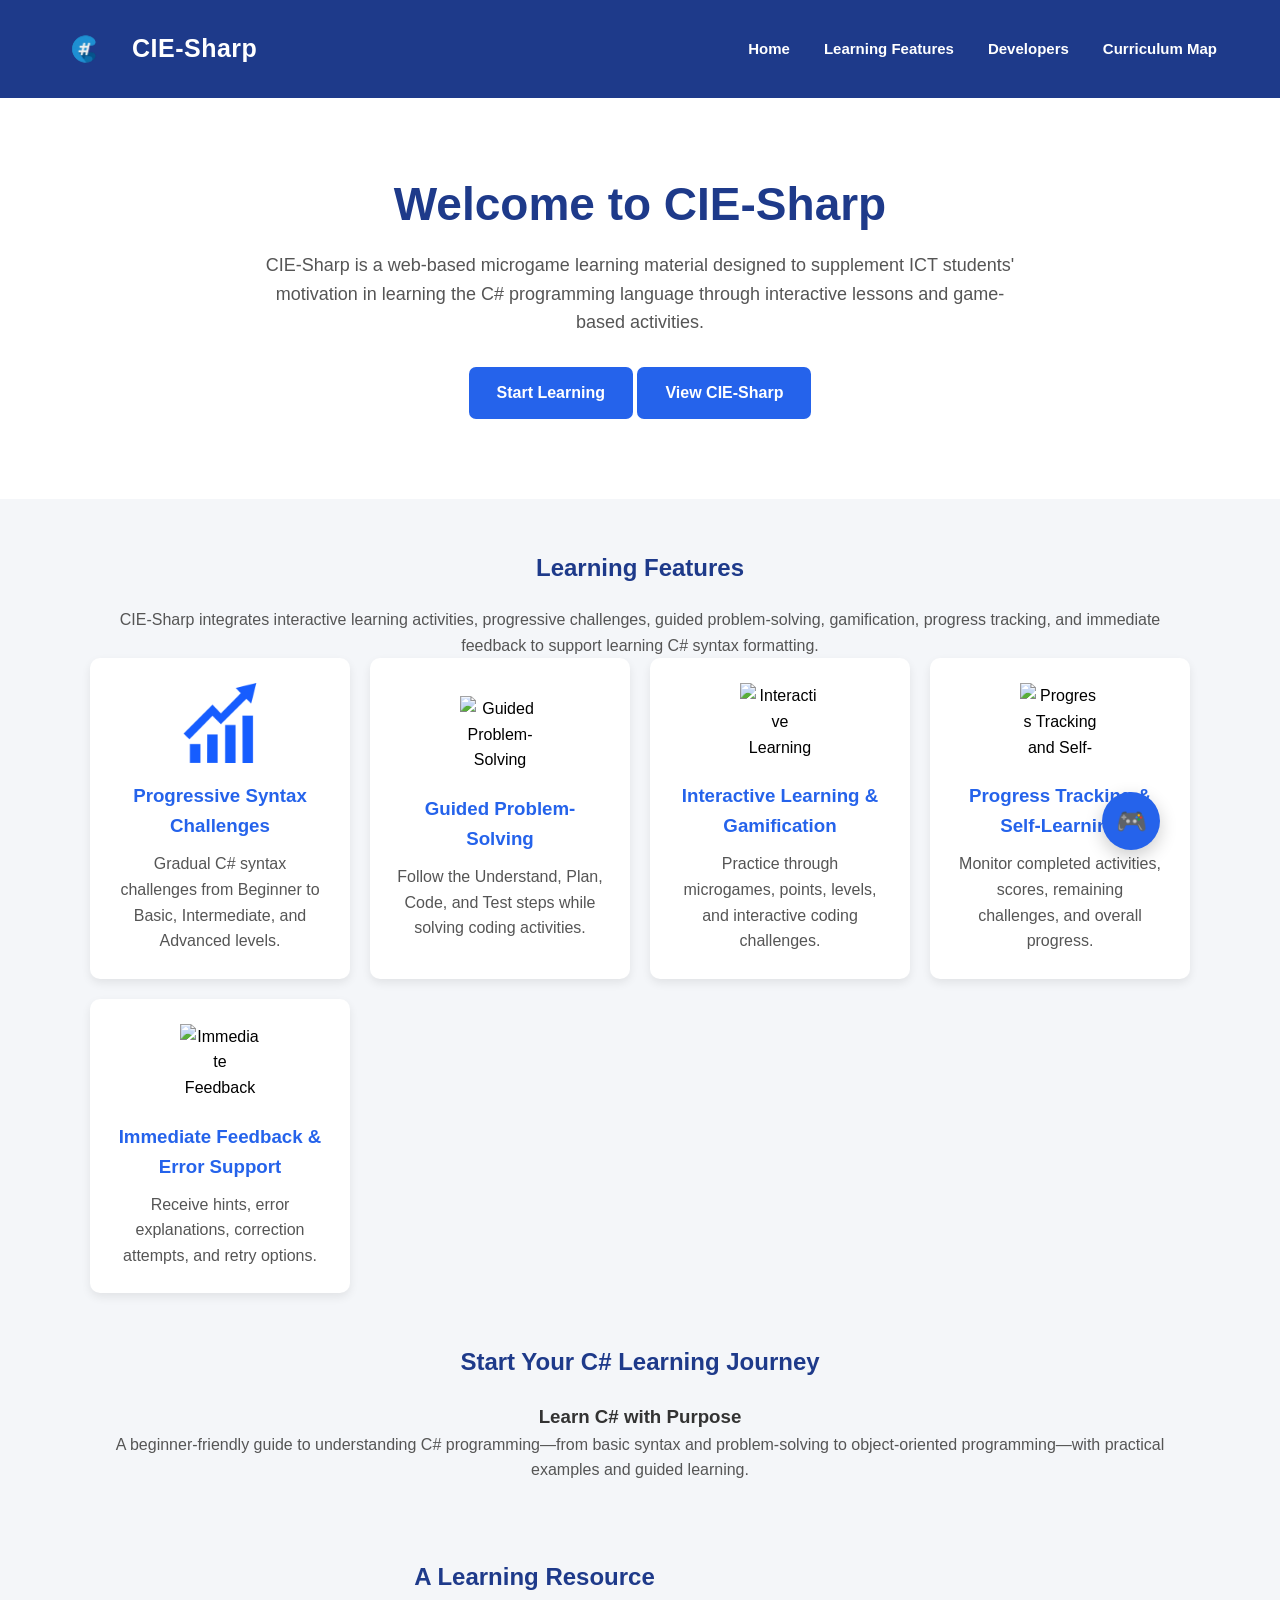
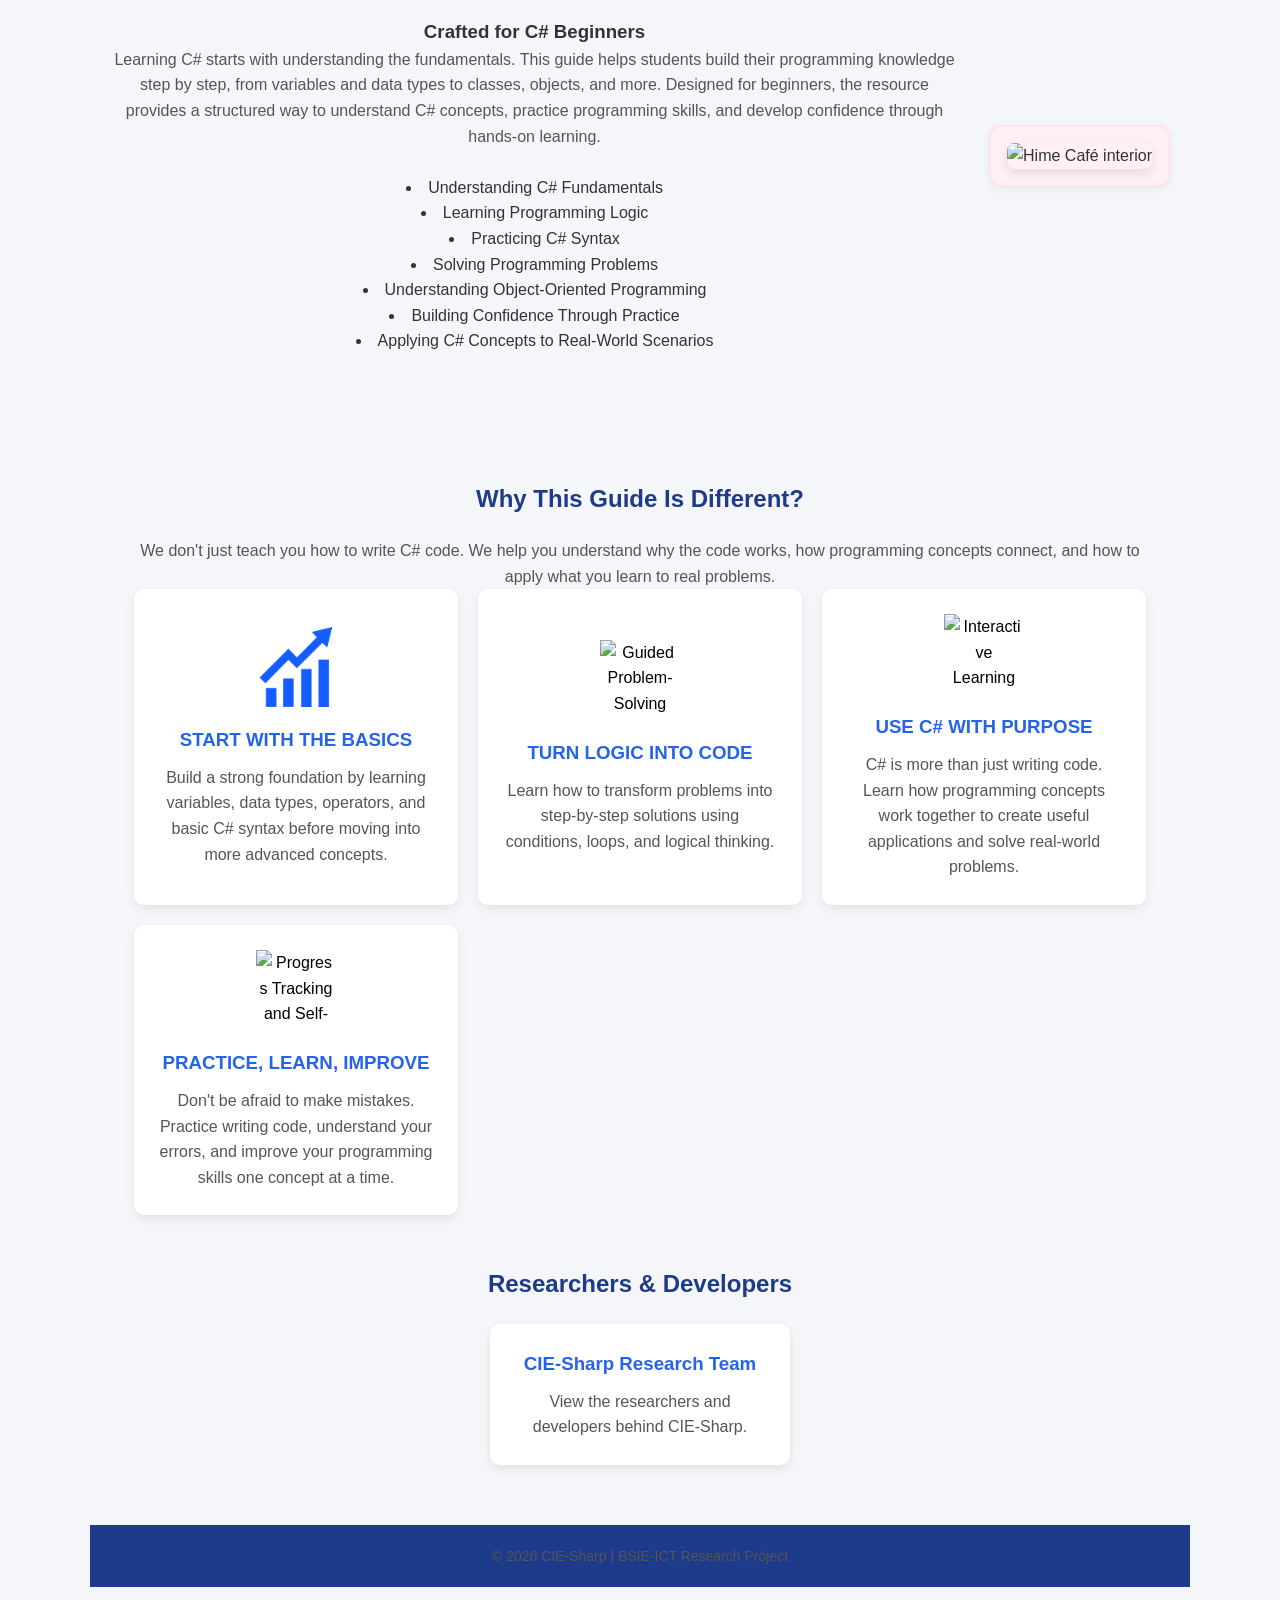
==== index.html @ cc72dd3b "fix button" ====
<!DOCTYPE html>
<html lang="en">
<head>

    <meta charset="UTF-8">
    <meta name="viewport" content="width=device-width, initial-scale=1.0, viewport-fit=cover">

    <title>CIE-Sharp</title>

    <link rel="stylesheet" href="style.css">

</head>
<body>

<!-- HEADER -->
<header>
    <div class="logo">
        <img src="images/cie-sharp-logo.png" alt="CIE-Sharp Logo">
        <h2>CIE-Sharp</h2>
    </div>

    <nav>
        <a href="index.html">Home</a>
        <a href="#features">Learning Features</a>
        <a href="#developers">Developers</a>
        <a href="curriculum.html">Curriculum Map</a>
    </nav>
</header>

<!-- HERO -->
<section class="hero">
    <h1>Welcome to CIE-Sharp</h1>
    <p>
        CIE-Sharp is a web-based microgame learning material designed
        to supplement ICT students' motivation in learning the C#
        programming language through interactive lessons and
        game-based activities.
    </p>

    <button onclick="location.href='lesson.html'" class="btn">
        Start Learning
    </button>

    <button onclick="location.href='C%23BG.html'" class="btn">
        View CIE-Sharp
    </button>
</section>

<!-- LEARNING FEATURES -->
<section class="section" id="features">
    <h2>Learning Features</h2>
    <p class="features-intro">
        CIE-Sharp integrates interactive learning activities,
        progressive challenges, guided problem-solving,
        gamification, progress tracking, and immediate feedback
        to support learning C# syntax formatting.
    </p>


    <div class="features">
        <!-- F1 -->
        <button class="feature-card"
                onclick="showInfo('progressive')">
            <img src="images/PROGRESS_IMAGE.png"
                 alt="Progressive Syntax Challenges"
                 class="feature-icon">
            <h3>Progressive Syntax Challenges</h3>
            <p>
                Gradual C# syntax challenges from Beginner
                to Basic, Intermediate, and Advanced levels.
            </p>
        </button>

        <!-- F2 -->
        <button class="feature-card"
                onclick="showInfo('guided')">
            <img src="images/guided.png"
                 alt="Guided Problem-Solving"
                 class="feature-icon">
            <h3>Guided Problem-Solving</h3>
            <p>
                Follow the Understand, Plan, Code,
                and Test steps while solving coding activities.
            </p>
        </button>

        <!-- F3 -->
        <button class="feature-card"
                onclick="showInfo('gamification')">
            <img src="images/gamification.png"
                 alt="Interactive Learning and Gamification"
                 class="feature-icon">
            <h3>Interactive Learning & Gamification</h3>
            <p>
                Practice through microgames, points,
                levels, and interactive coding challenges.
            </p>
        </button>

        <!-- F4 -->
        <button class="feature-card"
                onclick="showInfo('progress')">
            <img src="images/progress.png"
                 alt="Progress Tracking and Self-Learning"
                 class="feature-icon">
            <h3>Progress Tracking & Self-Learning</h3>
            <p>
                Monitor completed activities, scores,
                remaining challenges, and overall progress.
            </p>
        </button>

        <!-- F5 -->
        <button class="feature-card"
                onclick="showInfo('feedback')">
            <img src="images/feedback.png"
                 alt="Immediate Feedback and Error Support"
                 class="feature-icon">
            <h3>Immediate Feedback & Error Support</h3>
            <p>
                Receive hints, error explanations,
                correction attempts, and retry options.
            </p>
        </button>
    </div>
</section>

<!-- CREATIVE RESOURCE -->
<section class="section" id="features">
    <h2>Start Your C# Learning Journey</h2>
    <h3 class="features-intro">
        Learn C# with Purpose 
    </h3>
    <p>

        A beginner-friendly guide to understanding C# programming—from basic syntax and problem-solving to 
        object-oriented programming—with practical examples and guided learning.

    </p>
<br>

<section class="two-column">
  <div class="story">
    <h2>A Learning Resource</h2>
    <h3>Crafted for C# Beginners</h3>
<p>

        Learning C# starts with understanding the fundamentals. This guide helps students build their programming knowledge step by step, from variables and data types to classes, objects, and more.
        Designed for beginners, the resource provides a structured way to understand C# concepts, practice programming skills, and develop confidence through hands-on learning.
</p>
<br>
    <li>Understanding C# Fundamentals</li>
    <li>Learning Programming Logic</li>
    <li>Practicing C# Syntax</li>
    <li>Solving Programming Problems</li>
    <li>Understanding Object-Oriented Programming</li>
    <li>Building Confidence Through Practice</li>
    <li>Applying C# Concepts to Real-World Scenarios</li>

  </div>
  <div class="image-box"> <!--palitan ng video or sum-->
    <img src="https://i.pinimg.com/1200x/e4/70/a1/e470a11a99ba6babb557b7d8494761b5.jpg" alt="Hime Café interior">
  </div>
</section>
<br>

<!--GUIDE INFORMATION   -->
<section class="section" id="features">
    <h2>Why This Guide Is Different?</h2>
    <p class="features-intro">
        We don't just teach you how to write C# code. We help you understand why the code works, how programming concepts connect, and how to apply what you learn to real problems.
    </p>


    <div class="features">
        <!-- F1 -->
        <button class="feature-card"
                onclick="showInfo('progressive')">
            <img src="images/PROGRESS_IMAGE.png"
                 alt="Progressive Syntax Challenges"
                 class="feature-icon">
            <h3>START WITH THE BASICS</h3>
            <p>
                Build a strong foundation by learning variables, data types, operators, and basic C# syntax before moving into more advanced concepts.
            </p>
        </button>

        <!-- F2 -->
        <button class="feature-card"
                onclick="showInfo('guided')">
            <img src="images/guided.png"
                 alt="Guided Problem-Solving"
                 class="feature-icon">
            <h3>TURN LOGIC INTO CODE</h3>
            <p>
                Learn how to transform problems into step-by-step solutions using conditions, loops, and logical thinking.
            </p>
        </button>

        <!-- F3 -->
        <button class="feature-card"
                onclick="showInfo('gamification')">
            <img src="images/gamification.png"
                 alt="Interactive Learning and Gamification"
                 class="feature-icon">
            <h3>USE C# WITH PURPOSE</h3>
            <p>
                C# is more than just writing code. Learn how programming concepts work together to create useful applications and solve real-world problems.
            </p>
        </button>

        <!-- F4 -->
        <button class="feature-card"
                onclick="showInfo('progress')">
            <img src="images/progress.png"
                 alt="Progress Tracking and Self-Learning"
                 class="feature-icon">
            <h3>PRACTICE, LEARN, IMPROVE</h3>
            <p>
                Don't be afraid to make mistakes. Practice writing code, understand your errors, and improve your programming skills one concept at a time.
            </p>
        </button>
    </div>
</section>


<!-- FEATURE INFORMATION BOX -->
<div id="featureBox" class="info-box">
    <div class="info-content">
        <button class="close-btn" onclick="closeInfo()">
            ×
        </button>
        <h2 id="infoTitle"></h2>
        <p id="infoText"></p>
    </div>
</div>

<!-- RESEARCHERS -->
<section class="section" id="developers">
    <h2>Researchers & Developers</h2>
    <button
        class="feature-card developer-button"
        onclick="showResearchers()"
    >
        <h3>CIE-Sharp Research Team</h3>
        <p>
            View the researchers and developers
            behind CIE-Sharp.
        </p>
    </button>
</section>

<!-- RESEARCHER INFORMATION BOX -->
<div id="researcherBox" class="info-box">
    <div class="researcher-content">
        <button class="close-btn" onclick="closeResearchers()">
            ×
        </button>

        <!-- TITLE -->
        <h2 class="researcher-title">
            Meet the CIE-Sharp Researcher Team
        </h2>

        <!-- RESEARCHER PROFILE -->
        <div class="researcher-profile">
            <div class="researcher-image">
                <img id="researcherImage"
                     src="images/marciales.jpg"
                     alt="Researcher">
            </div>

            <div class="researcher-info">
                <h2 id="researcherName">
                    Marciales, Raynan A.
                </h2>
                <h3 id="researcherRole">
                    Main Developer
                </h3>
                <p id="researcherDescription">
                    Responsible for the development and implementation
                    of the CIE-Sharp web-based microgame learning material.
                </p>
            </div>
        </div>


        <!-- NAVIGATION -->
        <div class="researcher-navigation">
            <button id="prevResearcher"
                    onclick="previousResearcher()"
                    disabled>
                ← Previous
            </button>

           <!-- COUNTER -->
            <span id="researcherNumberBottom">
            1 / 5
             </span>
            <button id="nextResearcher"
                    onclick="nextResearcher()">
                Next →
            </button>
        </div>

        <!-- SCHOOL INFORMATION -->
        <div class="researcher-school">
            <p>
                BSIE-ICT | College of Industrial Education<br>
                Technological University of the Philippines – Manila
            </p>
        </div>

        <!-- FINAL TEAM SUMMARY -->
        <div id="researchTeamSummary" class="research-team-summary">
            <h2>CIE-Sharp Research Team</h2>
            <p>
                The CIE-Sharp research team consists of the
                researchers and developers who contributed to the
                development of the web-based microgame learning
                material for ICT students.
            </p>

            <div class="researcher-list">
                <p>Domingo, Noe D.</p>
                <p>Gidayawan, Joses D.</p>
                <p>Inquig, Precious Gold B. – Research Leader</p>
                <p>Marciales, Raynan A. – Main Developer</p>
                <p>Sorinio, Bea A.</p>
            </div>

            <button class="exit-researcher-btn"
                    onclick="closeResearchers()">
                Close
            </button>
        </div>
    </div>
</div>

<!-- FLOATING ACTION BUTTONS -->
<div class="floating-actions" aria-label="Quick actions">

    <!-- Microgame Character Button -->
    <button
        id="characterFab"
        class="floating-action character-fab"
        type="button"
        aria-label="Create a microgame character"
        aria-controls="characterModal"
        aria-expanded="false"
        title="Create Microgame Character"
    >
        🎮
    </button>

    <!-- Back to Top Button -->
    <button
        id="backToTop"
        class="floating-action back-to-top"
        type="button"
        aria-label="Back to top"
        title="Back to top"
    >
        ↑
    </button>

</div>


<!-- MICROGAME CHARACTER CREATOR -->
<div
    id="characterModal"
    class="character-modal"
    role="dialog"
    aria-modal="true"
    aria-labelledby="characterCreatorTitle"
    aria-hidden="true"
>

    <div class="character-modal-content">

        <button
            id="closeCharacterModal"
            class="character-modal-close"
            type="button"
            aria-label="Close"
        >
            ×
        </button>

        <h2 id="characterCreatorTitle">
            Create Your Microgame Character
        </h2>

        <p class="character-creator-subtitle">
            Create your character for the CIE-Sharp microgame experience.
        </p>


        <!-- Character Preview -->
        <div class="character-preview">

            <div id="characterAvatar" class="character-avatar">
                🧙
            </div>

            <h3 id="characterPreviewName">
                Your Character
            </h3>

        </div>


        <!-- Name -->
        <label for="characterName">
            Character Name
        </label>

        <input
            type="text"
            id="characterName"
            placeholder="Enter character name"
            maxlength="20"
        >


        <!-- Character Type -->
        <label for="characterType">
            Character Type
        </label>

        <select id="characterType">

            <option value="Code Ranger">
                Code Ranger 🏹
            </option>

            <option value="Syntax Mage">
                Syntax Mage 🧙
            </option>

            <option value="Bug Hunter">
                Bug Hunter 🐞
            </option>

            <option value="Logic Knight">
                Logic Knight ⚔️
            </option>

        </select>


        <!-- Character Emoji -->
        <label for="characterEmoji">
            Character Avatar
        </label>

        <select id="characterEmoji">

            <option value="🧙">🧙 Mage</option>
            <option value="🏹">🏹 Ranger</option>
            <option value="🐞">🐞 Bug Hunter</option>
            <option value="⚔️">⚔️ Knight</option>
            <option value="🤖">🤖 Robot</option>
            <option value="👨‍💻">👨‍💻 Coder</option>

        </select>


        <button
            id="createCharacter"
            class="create-character-button"
            type="button"
        >
            Create Character
        </button>

        <p
            id="characterResult"
            class="character-result"
            aria-live="polite"
        ></p>

    </div>

</div>

<!-- FOOTER -->
<footer>
    <p>
        © 2026 CIE-Sharp | BSIE-ICT Research Project
    </p>
</footer>
<script src="script.js"></script>
</body>
</html>
---- style.css ----
*{
    margin:0;
    padding:0;
    box-sizing:border-box;
    font-family:Arial, Helvetica, sans-serif;
}

body{
    background:#f4f6f9;
    color:#333;
    line-height:1.6;
}


/*HEADER */

header{
    background:#1e3a8a;
    color:white;
    padding:14px 50px;
    display:flex;
    align-items:center;
    justify-content:space-between;
    min-height:75px;
    box-shadow:0 2px 8px rgba(0,0,0,.12);
}

.logo{
    display:flex;
    align-items:center;
    gap:12px;
}

.logo img{
    width:70px;
    height:70px;
    object-fit:contain;
}

.logo h2{
    font-size:25px;
    margin:0;
    line-height:1.1;
    letter-spacing:.5px;
}

.logo span{
    display:block;
    font-size:12px;
    color:#dbeafe;
    margin-top:3px;
}

nav{
    display:flex;
    align-items:center;
    gap:8px;
}

nav a{
    color:white;
    text-decoration:none;
    font-size:15px;
    font-weight:bold;
    padding:9px 13px;
    border-radius:6px;
    transition:.3s;
}

nav a:hover{
    background:#2563eb;
    color:white;
}


/* =========================
   BACK BUTTON
========================= */

.back-btn{
    color:white;
    background:#2563eb;
    text-decoration:none;
    padding:9px 15px;
    border-radius:6px;
    font-size:14px;
    font-weight:bold;
    transition:.3s;
}

.back-btn:hover{
    background:#1d4ed8;
    transform:translateX(-3px);
}


/* HERO */

.hero{
    background:white;
    text-align:center;
    padding:80px 20px;
    animation:fadeIn .7s ease;
}

.hero h1{
    color:#1e3a8a;
    font-size:46px;
    margin-bottom:20px;
}

.hero p{
    max-width:750px;
    margin:0 auto 30px;
    font-size:18px;
    color:#555;
}


/* =========================
   MAIN BUTTON
========================= */

.btn{
    display:inline-block;
    border:none;
    background:#2563eb;
    color:white;
    padding:13px 28px;
    border-radius:7px;
    font-size:16px;
    font-weight:bold;
    cursor:pointer;
    text-decoration:none;
    transition:.3s;
}

.btn:hover{
    background:#1d4ed8;
    transform:translateY(-2px);
}


/* =========================
   GENERAL SECTION
========================= */

.section{
    width:90%;
    max-width:1100px;
    margin:50px auto;
    text-align:center;
    animation:fadeIn .8s ease;
}

.section h2{
    color:#1e3a8a;
    margin-bottom:20px;
}

.section p{
    color:#555;
}


/* CARDS */

.card{
    background:white;
    padding:25px;
    margin:15px;
    border-radius:10px;
    box-shadow:0 4px 10px rgba(0,0,0,.08);
    transition:.3s;
}

.card:hover{
    transform:translateY(-5px);
    box-shadow:0 8px 18px rgba(0,0,0,.12);
}

.card h3{
    color:#2563eb;
    margin-bottom:10px;
}

.card h2{
    color:#1e3a8a;
    margin-bottom:12px;
}

.card p{
    color:#555;
}


/* =========================
   LEARNING FEATURES
========================= */

.features{
    display:grid;
    grid-template-columns:repeat(3,1fr);
    gap:20px;
}

.feature-card{
    background:white;
    border:none;
    padding:25px;
    border-radius:10px;
    box-shadow:0 4px 10px rgba(0,0,0,.08);
    cursor:pointer;
    text-align:center;
    transition:.3s;
}

.feature-card:hover{
    transform:translateY(-5px);
    box-shadow:0 8px 18px rgba(0,0,0,.12);
}

.feature-card h3{
    color:#2563eb;
    margin-bottom:10px;
}

.feature-card p{
    color:#555;
}


/*TARGET USERS*/

.target-users{
    width:80%;
    max-width:900px;
    margin:50px auto;
    padding:35px;
    background:white;
    text-align:center;
    border-radius:10px;
    box-shadow:0 4px 10px rgba(0,0,0,.08);
}

.target-users h2{
    color:#1e3a8a;
    margin-bottom:15px;
}


/* =========================
   LESSON MODULES
========================= */

.modules{
    width:90%;
    max-width:1100px;
    margin:50px auto;
    display:grid;
    grid-template-columns:repeat(3,1fr);
    gap:25px;
}

.modules .card{
    margin:0;
}

.modules .card h3{
    font-size:16px;
}

.modules .card h2{
    font-size:22px;
}

.modules button{
    width:100%;
    padding:11px;
    border:none;
    border-radius:6px;
    background:#2563eb;
    color:white;
    font-size:15px;
    font-weight:bold;
    cursor:pointer;
    transition:.3s;
}

.modules button:hover{
    background:#1d4ed8;
    transform:translateY(-2px);
}

.modules button:disabled{
    background:#cbd5e1;
    color:#64748b;
    cursor:not-allowed;
    transform:none;
}


/* PROGRESS */

.progress{
    width:80%;
    max-width:900px;
    margin:40px auto;
    padding:30px;
    background:white;
    border-radius:10px;
    text-align:center;
    box-shadow:0 4px 10px rgba(0,0,0,.08);
}

.progress h2{
    color:#1e3a8a;
    margin-bottom:18px;
}

progress{
    width:100%;
    height:22px;
}

.progress p{
    margin-top:12px;
    font-weight:bold;
    color:#555;
}


/* =========================
   LEARNING OBJECTIVE
========================= */

.objective{
    width:80%;
    max-width:900px;
    margin:50px auto;
    padding:35px;
    background:white;
    border-radius:10px;
    text-align:center;
    box-shadow:0 4px 10px rgba(0,0,0,.08);
}

.objective h2{
    color:#1e3a8a;
    margin-bottom:15px;
}

.objective p{
    color:#555;
}


/* LESSON CONTENT */

.lesson-content{
    width:85%;
    max-width:900px;
    margin:40px auto;
    background:white;
    padding:40px;
    border-radius:10px;
    box-shadow:0 4px 10px rgba(0,0,0,.08);
}

.lesson-content h2{
    color:#1e3a8a;
    margin-bottom:15px;
}

.lesson-content h3{
    color:#2563eb;
    margin-top:25px;
    margin-bottom:10px;
}

.lesson-content p{
    color:#555;
    margin-bottom:15px;
}


/* =========================
   CODE EXAMPLE
========================= */

.code-box{
    background:#1e293b;
    color:#e2e8f0;
    padding:20px;
    border-radius:8px;
    margin:20px 0;
    overflow-x:auto;
    font-family:Consolas, monospace;
    line-height:1.6;
}


/* MICROGAME AREA */

.game-area{
    width:90%;
    max-width:900px;
    margin:40px auto;
    padding:35px;
    background:white;
    border-radius:10px;
    text-align:center;
    box-shadow:0 4px 10px rgba(0,0,0,.08);
}

.game-area h2{
    color:#1e3a8a;
    margin-bottom:15px;
}

.game-btn{
    background:#2563eb;
    color:white;
    border:none;
    padding:12px 22px;
    border-radius:6px;
    cursor:pointer;
    font-weight:bold;
    transition:.3s;
}

.game-btn:hover{
    background:#1d4ed8;
    transform:translateY(-2px);
}


/*INFORMATION BOX */

.info-box{
    display:none;
    position:fixed;
    top:0;
    left:0;
    width:100%;
    height:100%;
    background:rgba(0,0,0,.45);
    justify-content:center;
    align-items:center;
    z-index:1000;
}

.info-content{
    background:white;
    width:90%;
    max-width:600px;
    padding:35px;
    border-radius:10px;
    position:relative;
    box-shadow:0 10px 30px rgba(0,0,0,.2);
    animation:popup .3s ease;
}

.info-content h2{
    color:#1e3a8a;
    margin-bottom:15px;
}

.info-content p{
    color:#555;
    line-height:1.7;
}

.close-btn{
    position:absolute;
    right:15px;
    top:8px;
    border:none;
    background:none;
    font-size:28px;
    color:#555;
    cursor:pointer;
    transition:.2s;
}

.close-btn:hover{
    color:#1e3a8a;
    transform:scale(1.1);
}


/* RESEARCHER BUTTON*/

.developer-button{
    width:300px;
    margin:auto;
    display:block;
}


/* RESEARCHER INFORMATION */

.developer-intro{
    margin-bottom:20px;
}

.researcher-list{
    background:#f4f6f9;
    padding:15px;
    border-radius:8px;
    margin:20px 0;
}

.researcher-list p{
    color:#1e3a8a;
    font-weight:bold;
    margin:8px 0;
}

.developer-school{
    text-align:center;
    font-size:14px;
    color:#666;
    margin-top:20px;
}


/* FOOTER */

footer{
    background:#1e3a8a;
    color:white;
    text-align:center;
    padding:20px;
    margin-top:60px;
}

footer p{
    font-size:14px;
}


/* ANIMATIONS */

@keyframes fadeIn{

    from{
        opacity:0;
        transform:translateY(10px);
    }

    to{
        opacity:1;
        transform:translateY(0);
    }

}

@keyframes popup{

    from{
        opacity:0;
        transform:scale(.95) translateY(10px);
    }

    to{
        opacity:1;
        transform:scale(1) translateY(0);
    }

}


/* RESPONSIVE */

@media(max-width:900px){

    header{
        padding:15px 30px;
    }

    .modules{
        grid-template-columns:repeat(2,1fr);
    }

    .features{
        grid-template-columns:1fr;
    }

}


@media(max-width:650px){

    header{
        flex-direction:column;
        gap:15px;
        text-align:center;
    }

    .logo{
        justify-content:center;
    }

    .logo img{
        width:60px;
        height:60px;
    }

    .logo h2{
        font-size:22px;
    }

    .logo span{
        font-size:11px;
    }

    nav{
        gap:5px;
        flex-wrap:wrap;
        justify-content:center;
    }

    nav a{
        font-size:14px;
        padding:7px 10px;
    }

    .hero{
        padding:60px 20px;
    }

    .hero h1{
        font-size:34px;
    }

    .hero p{
        width:95%;
        font-size:16px;
    }

    .modules{
        grid-template-columns:1fr;
    }

    .progress,
    .objective,
    .target-users{
        width:90%;
    }

    .lesson-content{
        width:90%;
        padding:25px;
    }

    .developer-button{
        width:90%;
        max-width:300px;
    }

    .info-content{
        padding:30px 25px;
    }

}



/* RESEARCHER INFORMATION BOX */

#researcherBox{
    display:none;
    position:fixed;
    top:0;
    left:0;
    width:100%;
    height:100%;
    background:rgba(0,0,0,.45);
    justify-content:center;
    align-items:center;
    padding:20px;
    z-index:1000;
}


/* NORMAL RESEARCHER MODAL */

.researcher-content{
    background:white;
    width:90%;
    max-width:720px;
    height:560px;
    padding:30px 40px 20px;
    border-radius:14px;
    position:relative;
    overflow:hidden;
    box-shadow:0 10px 30px rgba(0,0,0,.20);
    animation:fadeIn .3s ease;

    display:flex;
    flex-direction:column;
}


/* =========================
   TITLE
========================= */

.researcher-title{
    text-align:center;
    color:#1e3a8a;
    font-size:25px;
    margin:0 30px 15px;
    flex-shrink:0;
}


/* COUNTER*/

.researcher-counter{
    text-align:center;
    margin-bottom:10px;
    flex-shrink:0;
}

.researcher-counter span{
    display:inline-block;
    background:#1e3a8a;
    color:white;
    padding:5px 13px;
    border-radius:20px;
    font-size:13px;
    font-weight:bold;
}


/* RESEARCHER PROFILE */

.researcher-profile{
    display:flex;
    align-items:center;
    justify-content:center;
    gap:30px;

    height:275px;
    flex-shrink:0;
}


/* RESEARCHER IMAGE */

.researcher-image{
    width:185px;
    height:215px;

    flex-shrink:0;

    overflow:hidden;

    border-radius:12px;

    background:#f4f6f9;

    border:3px solid #e2e8f0;
}

.researcher-image img{
    width:100%;
    height:100%;
    object-fit:cover;
}


/* =========================
   RESEARCHER DETAILS
========================= */

.researcher-info{
    flex:1;
    max-width:390px;
}

.researcher-info h2{
    color:#1e3a8a;
    font-size:24px;
    margin-bottom:5px;
}

.researcher-info h3{
    color:#2563eb;
    font-size:17px;
    margin-bottom:14px;
}

.researcher-info p{
    color:#555;
    line-height:1.7;
}


/* =========================
   NAVIGATION
========================= */

.researcher-navigation{
    width:100%;

    display:flex;
    align-items:center;
    justify-content:space-between;

    margin-top:10px;

    flex-shrink:0;
}

.researcher-navigation button{
    border:none;
    background:#2563eb;
    color:white;

    padding:10px 18px;

    border-radius:7px;

    font-size:14px;
    font-weight:bold;

    cursor:pointer;

    transition:.3s;
}

.researcher-navigation button:hover{
    background:#1d4ed8;
    transform:translateY(-2px);
}

.researcher-navigation button:disabled{
    background:#cbd5e1;
    color:#64748b;
    cursor:not-allowed;
    transform:none;
}


/* ONLY ONE 1 / 5 */

#researcherNumberBottom{
    color:#1e3a8a;
    font-size:15px;
    font-weight:bold;
    text-align:center;
}


/* =========================
   SCHOOL INFORMATION
========================= */

.researcher-school{
    width:100%;

    text-align:center;

    border-top:1px solid #e2e8f0;

    padding-top:12px;

    margin-top:auto;

    flex-shrink:0;
}

.researcher-school p{
    color:#64748b;
    font-size:13px;
    line-height:1.5;
}


/* =========================
   CLOSE BUTTON
========================= */

.close-btn{
    position:absolute;

    right:15px;
    top:8px;

    width:35px;
    height:35px;

    border:none;
    background:none;

    font-size:30px;
    line-height:30px;

    color:#64748b;

    cursor:pointer;

    z-index:20;
}

.close-btn:hover{
    color:#1e3a8a;
}


/* =========================
   FINAL TEAM SUMMARY
========================= */

.research-team-summary{
    display:none;

    width:100%;
    height:100%;

    text-align:center;

    padding:15px 10px 5px;

    overflow-y:auto;
}

.research-team-summary h2{
    color:#1e3a8a;
    margin-bottom:15px;
}

.research-team-summary > p{
    color:#555;
    line-height:1.7;
    max-width:580px;
    margin:0 auto 20px;
}


/* =========================
   TEAM LIST
========================= */

.researcher-list{
    background:#f4f6f9;

    padding:15px;

    border-radius:8px;

    margin:20px auto;

    max-width:500px;
}

.researcher-list p{
    color:#1e3a8a;

    font-weight:bold;

    margin:8px 0;
}


/* =========================
   FINAL CLOSE BUTTON
========================= */

.exit-researcher-btn{
    display:block;

    margin:20px auto 10px;

    background:#1e3a8a;

    color:white;

    border:none;

    padding:11px 28px;

    border-radius:7px;

    font-weight:bold;

    cursor:pointer;

    transition:.3s;
}

.exit-researcher-btn:hover{
    background:#172554;

    transform:translateY(-2px);
}


/* =========================
   FLOATING ACTION BUTTON
========================= */

.floating-action{
    position:fixed;
    margin:20px;
    z-index:999;
}

.back-to-top{
    bottom:30px;
    right:30px;
    background:#2563eb;
    color:white;
    border:none;
    padding:15px 18px;
    border-radius:50%;
    font-size:20px;
    cursor:pointer;
    transition:.3s;
    box-shadow:0 4px 10px rgba(0,0,0,.15);
}

.back-to-top:hover{
    background:#1d4ed8;
    transform:translateY(-3px);
    box-shadow:0 6px 15px rgba(0,0,0,.2);
}

.character-fab{
    bottom:30px;
    right:100px;
}


/* =========================
   MOBILE RESEARCHER MODAL
========================= */

@media(max-width:650px){

    #researcherBox{
        padding:15px;
    }

    .researcher-content{
        width:95%;
        height:620px;
        padding:25px 20px 15px;
    }

    .researcher-title{
        font-size:21px;
        margin-bottom:12px;
    }

    .researcher-profile{
        flex-direction:column;
        gap:15px;
        height:360px;
    }

    .researcher-image{
        width:145px;
        height:170px;
    }

    .researcher-info{
        text-align:center;
        max-width:100%;
    }

    .researcher-info h2{
        font-size:20px;
    }

    .researcher-info h3{
        font-size:15px;
        margin-bottom:8px;
    }

    .researcher-info p{
        font-size:14px;
    }

    .researcher-navigation button{
        padding:9px 12px;
        font-size:13px;
    }

    .researcher-school p{
        font-size:11px;
    }

}

/* FEATURE ICONS */

.feature-icon{
    width:80px;
    height:80px;
    object-fit:contain;
    display:block;
    margin:0 auto 18px;
}







/* ================================
   CURRICULUM MAP
================================ */

.curriculum-section {
    width: 100%;
    background: #ffffff;
    font-family: Arial, sans-serif;
}


/* ================================
   HEADER
================================ */

.curriculum-header {
    background: #1c2d61;
    color: white;
    text-align: center;
    padding: 55px 20px 50px;
}

.curriculum-header h1 {
    margin: 0;
    font-size: 42px;
    font-weight: 500;
    letter-spacing: 1px;
}

.curriculum-header p {
    max-width: 500px;
    margin: 12px auto 0;
    font-size: 13px;
    line-height: 1.5;
    color: #d9deee;
}


/* ================================
   CONTENT CONTAINER
================================ */

.curriculum-container {
    max-width: 1100px;
    margin: 0 auto;
    padding: 55px 30px;
}


/* ================================
   CURRICULUM ROW
================================ */

.curriculum-row {
    display: flex;
    align-items: center;
    justify-content: space-between;
    gap: 50px;
    margin-bottom: 60px;
}


/* Reverse layout for second item */

.curriculum-row.reverse {
    flex-direction: row-reverse;
}


/* ================================
   TEXT CONTENT
================================ */

.curriculum-content {
    flex: 1;
    max-width: 520px;
}

.level-badge {
    display: inline-block;
    background: #e7efff;
    color: #5274bd;
    font-size: 9px;
    font-weight: bold;
    letter-spacing: 0.5px;
    padding: 5px 10px;
    border-radius: 20px;
    margin-bottom: 12px;
}

.curriculum-content h2 {
    margin: 0 0 10px;
    color: #4b5d8c;
    font-size: 25px;
    font-weight: 400;
}

.curriculum-content p {
    margin: 0 0 18px;
    color: #666;
    font-size: 13px;
    line-height: 1.6;
}


/* ================================
   TOPICS
================================ */

.topics {
    display: grid;
    grid-template-columns: 1fr 1fr;
    gap: 10px 25px;
    margin-bottom: 18px;
}

.topics span {
    color: #555;
    font-size: 11px;
}


/* ================================
   SYLLABUS LINK
================================ */

.syllabus-link {
    color: #3d6ed8;
    text-decoration: none;
    font-size: 11px;
    font-weight: bold;
}

.syllabus-link:hover {
    text-decoration: underline;
}


/* ================================
   IMAGE
================================ */

.curriculum-image {
    width: 45%;
    height: 180px;
    overflow: hidden;
    border-radius: 10px;
    box-shadow: 0 8px 20px rgba(0, 0, 0, 0.10);
}

.curriculum-image img {
    width: 100%;
    height: 100%;
    object-fit: cover;
    display: block;
}


/* ================================
   RESPONSIVE DESIGN
================================ */

@media (max-width: 768px) {

    .curriculum-header {
        padding: 40px 20px;
    }

    .curriculum-header h1 {
        font-size: 32px;
    }

    .curriculum-container {
        padding: 40px 20px;
    }

    .curriculum-row,
    .curriculum-row.reverse {
        flex-direction: column;
        gap: 25px;
        margin-bottom: 50px;
    }

    .curriculum-content {
        max-width: 100%;
        width: 100%;
    }

    .curriculum-image {
        width: 100%;
        height: 220px;
    }

    .topics {
        grid-template-columns: 1fr;
    }
}


/* ================================
   SMALL MOBILE DEVICES
================================ */

@media (max-width: 480px) {

    .curriculum-header h1 {
        font-size: 27px;
    }

    .curriculum-header p {
        font-size: 12px;
    }

    .curriculum-content h2 {
        font-size: 22px;
    }

    .curriculum-image {
        height: 180px;
    }
}

/* --------------------
   ABOUT STORY + IMAGE LAYOUT
-------------------- */
.two-column {
  display: flex;
  flex-wrap: wrap; 
  padding: 50px 20px;
  gap: 30px; 
}

.two-column .story {
  flex: 1;
  min-width: 280px; 
}

.two-column .image {
  flex: 1;
  min-width: 280px;
}

.two-column img {
  width: 100%;
  border-radius: 12px; 
  box-shadow: 0 4px 12px rgba(0,0,0,0.1); 
}

/* --------------------
   VALUES SECTION 
-------------------- */
.values {
  display: grid;
  grid-template-columns: repeat(auto-fit, minmax(220px, 1fr)); 
  gap: 20px;
  padding: 50px 20px;
  background: #ffe4ec; 
}

.value-card {
  background: white;
  padding: 20px;
  border-radius: 12px;
  text-align: center;
  box-shadow: 2px 2px 10px rgba(0,0,0,0.1); 
}

.value-card h3 {
  color: #d6336c; 
  margin-bottom: 10px;
}

/* --------------------
   RESPONSIVENESS
-------------------- */
@media (max-width: 768px) {
  .two-column {
    flex-direction: column; 
  }
}

/* --------------------
   IMAGE BOX STYLING
-------------------- */
.image-box {
  background: #fff0f5;
  border: 2px solid #ffe4e9;
  border-radius: 12px;
  padding: 16px;
  box-shadow: 0 2px 8px rgba(0,0,0,0.06); 
  display: flex;
  justify-content: center;
  align-items: center;
  max-width: 400px;
  margin: auto; 
}

.image-box img {
  max-width: 100%;
  border-radius: 8px;
  display: block;
}

/*-- --------------------
   CIE-SHARP BACKGROUND PAGE
-------------------- */

.ciepage,
.ciepage * {
    box-sizing: border-box;
}

.ciepage {
    margin: 0;
    padding: 0;
    font-family: "Segoe UI", Arial, sans-serif;
    line-height: 1.7;
    background-color: #d6d3f0;
    color: #333;
}


/* HEADER */

.ciepage .ciepage-header {
    background: linear-gradient(
        90deg,
        #c2a8f9,
        #4a3ce6,
        #6077fa
    );
    color: #fff;
    padding: 20px 0;
    text-align: center;
    box-shadow: 0 3px 6px rgba(0, 0, 0, 0.1);
}

.ciepage .ciepage-header-title {
    font-size: 2rem;
    margin-bottom: 8px;
    font-weight: 700;
    letter-spacing: 1px;
}

.ciepage .ciepage-navigation {
    margin-top: 8px;
}

.ciepage .ciepage-navigation-link {
    color: #fff;
    text-decoration: none;
    margin: 0 12px;
    font-weight: 500;
    transition: opacity 0.3s ease;
}

.ciepage .ciepage-navigation-link:hover {
    opacity: 0.8;
}


/* MAIN CONTAINER */

.ciepage .ciepage-container {
    max-width: 1000px;
    margin: 30px;
    padding: 25px;
    background: #ffffff;
    border-radius: 12px;
    box-shadow: 0 4px 10px rgba(0, 0, 0, 0.08);
}


/* SECTION HEADINGS */

.ciepage .ciepage-section-title {
    color: #3c33ea;
    border-bottom: 2px solid #a8b1f9;
    padding-bottom: 6px;
    margin-bottom: 18px;
    font-size: 1.4rem;
}

.ciepage .ciepage-subsection-title {
    color: #2563eb;
    margin-bottom: 10px;
    font-size: 1.2rem;
}


/* ARTICLES */

.ciepage .ciepage-article {
    margin-bottom: 30px;
}

.ciepage .ciepage-article p {
    margin-bottom: 12px;
}


/* LISTS */

.ciepage .ciepage-list {
    margin-left: 50px;
    margin-bottom: 20px;
}

.ciepage .ciepage-numbered-list {
    margin-left: 30px;
    margin-bottom: 18px;
}

.ciepage .ciepage-list-item {
    margin-bottom: 12px;
}


/* VIDEO EMBEDS */

.ciepage .ciepage-video {
    display: block;
    margin: 15px auto;
    border-radius: 10px;
    box-shadow: 0 2px 6px rgba(0, 0, 0, 0.1);
    transition: box-shadow 0.3s ease;
}

.ciepage .ciepage-video:hover {
    box-shadow: 0 4px 12px rgba(0, 0, 0, 0.15);
}


/* FOOTER */

.ciepage .ciepage-footer {
    text-align: center;
    padding: 15px;
    margin-top: 40px;
    font-size: 0.9rem;
    color: #666;
}


/* ANIMATION */

@keyframes ciepageFadeIn {
    from {
        opacity: 0;
        transform: translateY(20px);
    }

    to {
        opacity: 1;
        transform: translateY(0);
    }
}

.ciepage .ciepage-fade-in {
    animation: ciepageFadeIn 1s ease forwards;
}


/* HOVER EFFECT */

.ciepage .ciepage-article-hover {
    margin-bottom: 40px;
}


/* RESPONSIVE */

@media (max-width: 768px) {

    .ciepage {
        font-size: 0.95rem;
    }

    .ciepage .ciepage-header-title {
        font-size: 1.6rem;
    }

    .ciepage .ciepage-video {
        width: 100%;
        height: auto;
    }
}

/* =========================================================
   RESPONSIVE / DEVICE-FRIENDLY OVERRIDES
   CIE-Sharp
   Works across phones, tablets, laptops, desktops and
   narrow browser windows without horizontal scrolling.
========================================================= */

html {
    width: 100%;
    min-width: 0;
    overflow-x: hidden;
    scroll-behavior: smooth;
    -webkit-text-size-adjust: 100%;
}

body {
    width: 100%;
    min-width: 0;
    overflow-x: hidden;
    overflow-wrap: break-word;
    word-wrap: break-word;
}

img,
svg,
video,
canvas,
iframe {
    max-width: 100%;
}

img {
    height: auto;
}

button,
a,
input,
select,
textarea {
    font: inherit;
}

button,
a {
    -webkit-tap-highlight-color: transparent;
}

button {
    touch-action: manipulation;
}

/* ---------- GLOBAL CONTAINERS ---------- */

.section,
.modules,
.progress,
.objective,
.target-users,
.lesson-content,
.game-area {
    width: min(92%, 1100px);
}

.features {
    grid-template-columns: repeat(auto-fit, minmax(min(100%, 250px), 1fr));
}

.modules {
    grid-template-columns: repeat(auto-fit, minmax(min(100%, 280px), 1fr));
}

.card,
.feature-card,
.lesson-content,
.game-area,
.info-content,
.researcher-content,
.target-users,
.progress,
.objective {
    min-width: 0;
}

.card,
.feature-card {
    overflow-wrap: anywhere;
}

.code-box {
    width: 100%;
    max-width: 100%;
    overflow-x: auto;
    -webkit-overflow-scrolling: touch;
    white-space: pre;
}

/* ---------- HEADER / NAVIGATION ---------- */

header {
    width: 100%;
    gap: 14px 24px;
    flex-wrap: wrap;
    padding-inline: clamp(16px, 4vw, 50px);
}

.logo {
    min-width: 0;
}

.logo h2 {
    font-size: clamp(20px, 2.2vw, 25px);
}

nav {
    flex-wrap: wrap;
    justify-content: flex-end;
}

nav a,
.back-btn {
    min-height: 42px;
    display: inline-flex;
    align-items: center;
    justify-content: center;
}

.back-btn {
    flex-shrink: 0;
}

/* ---------- HERO ---------- */

.hero {
    padding: clamp(44px, 8vw, 80px) clamp(16px, 4vw, 30px);
}

.hero h1 {
    font-size: clamp(30px, 6vw, 46px);
    line-height: 1.15;
}

.hero p {
    width: min(100%, 750px);
    font-size: clamp(15px, 2vw, 18px);
}

/* ---------- CONTENT ---------- */

.section {
    margin-block: clamp(32px, 6vw, 50px);
}

.two-column {
    width: min(100%, 1100px);
    margin-inline: auto;
    padding: clamp(28px, 5vw, 50px) clamp(16px, 4vw, 20px);
}

.two-column .story,
.two-column .image {
    min-width: min(100%, 280px);
}

.values {
    padding: clamp(30px, 5vw, 50px) clamp(16px, 4vw, 20px);
}

.target-users,
.progress,
.objective {
    padding: clamp(22px, 5vw, 35px);
}

.lesson-content,
.game-area {
    padding: clamp(22px, 5vw, 40px);
}

/* ---------- MEDIA / EMBEDS ---------- */

.ciepage .ciepage-video {
    display: block;
    width: min(100%, 560px);
    aspect-ratio: 16 / 9;
    height: auto;
    border: 0;
}

/* ---------- CURRICULUM ---------- */

.curriculum-container {
    width: min(100%, 1160px);
    padding-inline: clamp(16px, 4vw, 30px);
}

.curriculum-row {
    min-width: 0;
}

.curriculum-content {
    min-width: 0;
}

.curriculum-image {
    max-width: 100%;
}

.topics {
    grid-template-columns: repeat(auto-fit, minmax(min(100%, 180px), 1fr));
}

.curriculum-header h1 {
    font-size: clamp(27px, 5vw, 42px);
}

/* ---------- BACKGROUND / INFORMATION PAGE ---------- */

.ciepage .ciepage-container {
    width: min(calc(100% - 32px), 1000px);
    margin: clamp(16px, 4vw, 30px) auto;
    padding: clamp(18px, 4vw, 25px);
}

.ciepage .ciepage-header {
    padding-inline: clamp(16px, 4vw, 30px);
}

.ciepage .ciepage-header-title {
    font-size: clamp(1.35rem, 5vw, 2rem);
    line-height: 1.2;
}

.ciepage .ciepage-list {
    margin-left: clamp(20px, 5vw, 50px);
}

.ciepage .ciepage-numbered-list {
    margin-left: clamp(20px, 4vw, 30px);
}

/* ---------- MODALS ---------- */

.info-box,
#researcherBox {
    padding: clamp(12px, 4vw, 24px);
}

.info-content {
    width: min(100%, 600px);
    max-height: min(90vh, 720px);
    overflow-y: auto;
    padding: clamp(22px, 5vw, 35px);
}

.researcher-content {
    width: min(100%, 720px);
    height: min(560px, 90vh);
    max-height: 90vh;
    padding: clamp(22px, 5vw, 40px);
}

.researcher-profile {
    min-height: 0;
}

.researcher-info {
    min-width: 0;
}

.researcher-info p {
    overflow-wrap: anywhere;
}

.researcher-team-summary {
    min-height: 0;
}

/* ---------- TABLET ---------- */

@media (max-width: 900px) {
    header {
        justify-content: center;
    }

    header .logo {
        order: 1;
    }

    header .back-btn {
        order: 0;
    }

    header nav {
        order: 2;
        width: 100%;
        justify-content: center;
    }

    .features,
    .modules {
        grid-template-columns: repeat(2, minmax(0, 1fr));
    }

    .curriculum-row,
    .curriculum-row.reverse {
        gap: clamp(24px, 5vw, 50px);
    }
}

/* ---------- PHONE ---------- */

@media (max-width: 650px) {
    header {
        flex-direction: column;
        align-items: stretch;
        justify-content: center;
        text-align: center;
        padding-block: 12px 16px;
        gap: 10px;
    }

    header .logo {
        justify-content: center;
    }

    header .back-btn {
        align-self: center;
    }

    nav {
        width: 100%;
        justify-content: center;
        gap: 4px;
    }

    nav a {
        flex: 0 1 auto;
        padding: 8px 10px;
        font-size: 13px;
    }

    .hero {
        padding-block: 42px;
    }

    .hero h1 {
        margin-bottom: 14px;
    }

    .hero p {
        width: 100%;
        margin-bottom: 24px;
    }

    .btn,
    .game-btn {
        max-width: 100%;
        min-height: 44px;
    }

    .features,
    .modules {
        grid-template-columns: 1fr;
        width: min(92%, 600px);
    }

    .card {
        padding: 20px;
    }

    .feature-card {
        padding: 20px;
    }

    .feature-icon {
        width: 68px;
        height: 68px;
    }

    .two-column {
        flex-direction: column;
    }

    .two-column .story,
    .two-column .image {
        width: 100%;
        min-width: 0;
    }

    .image-box {
        width: 100%;
    }

    .curriculum-row,
    .curriculum-row.reverse {
        flex-direction: column;
        align-items: stretch;
    }

    .curriculum-content,
    .curriculum-image {
        width: 100%;
        max-width: none;
    }

    .curriculum-image {
        height: auto;
        aspect-ratio: 16 / 9;
    }

    .topics {
        grid-template-columns: 1fr;
    }

    .researcher-content {
        width: 100%;
        height: min(620px, 92vh);
        padding: 22px 16px 14px;
    }

    .researcher-title {
        font-size: 21px;
        margin-inline: 28px;
    }

    .researcher-profile {
        flex-direction: column;
        height: auto;
        flex: 1 1 auto;
        overflow-y: auto;
        padding-block: 8px;
        gap: 14px;
    }

    .researcher-image {
        width: 135px;
        height: 160px;
    }

    .researcher-info {
        width: 100%;
        max-width: 100%;
        text-align: center;
    }

    .researcher-info h2 {
        font-size: 20px;
        line-height: 1.25;
    }

    .researcher-info h3 {
        font-size: 15px;
    }

    .researcher-info p {
        font-size: 14px;
        line-height: 1.55;
    }

    .researcher-navigation {
        gap: 8px;
    }

    .researcher-navigation button {
        min-height: 42px;
        padding: 9px 12px;
    }

    .researcher-school {
        margin-top: 10px;
    }

    .researcher-school p {
        font-size: 11px;
    }

    .info-content {
        max-height: 88vh;
    }

    footer {
        padding: 18px 16px;
    }

    footer p {
        font-size: 12px;
    }

    .ciepage .ciepage-container {
        width: calc(100% - 24px);
        margin-block: 12px;
    }

    .ciepage .ciepage-section-title {
        font-size: 1.2rem;
    }

    .ciepage .ciepage-subsection-title {
        font-size: 1.05rem;
    }

    .ciepage .ciepage-list {
        margin-left: 20px;
    }

    .ciepage .ciepage-numbered-list {
        margin-left: 20px;
    }
}

/* ---------- VERY SMALL PHONES ---------- */

@media (max-width: 380px) {
    nav a {
        font-size: 12px;
        padding: 7px 8px;
    }

    .logo h2 {
        font-size: 20px;
    }

    .logo img {
        width: 52px;
        height: 52px;
    }

    .card,
    .feature-card {
        padding: 16px;
    }

    .researcher-content {
        padding-inline: 12px;
    }

    .researcher-navigation button {
        font-size: 12px;
        padding-inline: 9px;
    }
}

/* ---------- LANDSCAPE PHONES ---------- */

@media (max-height: 520px) and (orientation: landscape) {
    .hero {
        padding-block: 28px;
    }

    .researcher-content {
        height: 94vh;
    }

    .researcher-profile {
        flex-direction: row;
        height: auto;
    }

    .researcher-image {
        width: 110px;
        height: 130px;
    }

    .researcher-info {
        text-align: left;
    }
}

/* ---------- REDUCED MOTION ---------- */

@media (prefers-reduced-motion: reduce) {
    *,
    *::before,
    *::after {
        scroll-behavior: auto !important;
        animation-duration: 0.01ms !important;
        animation-iteration-count: 1 !important;
        transition-duration: 0.01ms !important;
    }
}

/* =========================================================
   FLOATING ACTION BUTTONS
   ========================================================= */

.floating-actions {
    position: fixed;
    right: 24px;
    bottom: 24px;

    display: flex;
    flex-direction: column;
    align-items: flex-end;
    gap: 12px;

    z-index: 9999;

    pointer-events: none;
}


/* General floating button */

.floating-action {
    width: 58px;
    height: 58px;

    border: none;
    border-radius: 50%;

    display: flex;
    align-items: center;
    justify-content: center;

    font-size: 25px;
    cursor: pointer;

    box-shadow:
        0 6px 18px rgba(0, 0, 0, 0.20);

    transition:
        transform 0.2s ease,
        opacity 0.2s ease,
        box-shadow 0.2s ease;

    pointer-events: auto;
}


/* Microgame character button */

.character-fab {
    background: #2563eb;
    color: white;
}

.character-fab:hover {
    transform: scale(1.08);
    box-shadow:
        0 8px 24px rgba(0, 0, 0, 0.28);
}


/* Back to top */

.back-to-top {
    background: #111827;
    color: white;

    opacity: 0;
    visibility: hidden;
    transform: translateY(15px);
}


/*
   JavaScript adds this class when
   the user reaches the bottom.
*/

.back-to-top.is-visible {
    opacity: 1;
    visibility: visible;
    transform: translateY(0);
}

.back-to-top:hover {
    transform: translateY(-3px);
}


/* =========================================================
   CHARACTER CREATOR MODAL
   ========================================================= */

.character-modal {
    position: fixed;

    inset: 0;

    display: flex;
    align-items: center;
    justify-content: center;

    padding: 20px;

    background: rgba(0, 0, 0, 0.55);

    z-index: 10000;

    opacity: 0;
    visibility: hidden;

    transition:
        opacity 0.25s ease,
        visibility 0.25s ease;
}


/* Modal opened */

.character-modal.is-open {
    opacity: 1;
    visibility: visible;
}


/* Modal box */

.character-modal-content {
    position: relative;

    width: min(480px, 100%);

    max-height: 90vh;
    overflow-y: auto;

    padding: 30px;

    background: white;

    border-radius: 20px;

    box-shadow:
        0 20px 60px rgba(0, 0, 0, 0.30);

    transform: translateY(20px) scale(0.96);

    transition:
        transform 0.25s ease;
}


.character-modal.is-open .character-modal-content {
    transform: translateY(0) scale(1);
}


/* Close button */

.character-modal-close {
    position: absolute;

    top: 12px;
    right: 14px;

    width: 38px;
    height: 38px;

    border: none;
    border-radius: 50%;

    background: #f1f5f9;

    font-size: 25px;
    line-height: 1;

    cursor: pointer;
}

.character-modal-close:hover {
    background: #e2e8f0;
}


/* Modal heading */

.character-modal-content h2 {
    margin-top: 0;
    padding-right: 35px;
}


.character-creator-subtitle {
    color: #64748b;
    margin-bottom: 22px;
}


/* Character preview */

.character-preview {
    text-align: center;

    margin-bottom: 25px;
}


.character-avatar {
    width: 100px;
    height: 100px;

    margin: 0 auto 12px;

    display: flex;
    align-items: center;
    justify-content: center;

    border-radius: 50%;

    background: #eff6ff;

    font-size: 55px;

    box-shadow:
        inset 0 0 0 4px #dbeafe;
}


.character-preview h3 {
    margin: 0;
}


/* Form */

.character-modal-content label {
    display: block;

    margin-top: 15px;
    margin-bottom: 6px;

    font-weight: 600;
}


.character-modal-content input,
.character-modal-content select {
    width: 100%;

    box-sizing: border-box;

    padding: 12px 14px;

    border: 1px solid #cbd5e1;

    border-radius: 10px;

    background: white;

    font-size: 16px;

    outline: none;
}


.character-modal-content input:focus,
.character-modal-content select:focus {
    border-color: #2563eb;

    box-shadow:
        0 0 0 3px rgba(37, 99, 235, 0.12);
}


/* Create button */

.create-character-button {
    width: 100%;

    margin-top: 24px;

    padding: 14px 20px;

    border: none;
    border-radius: 12px;

    background: #2563eb;
    color: white;

    font-size: 16px;
    font-weight: 700;

    cursor: pointer;

    transition:
        transform 0.2s ease,
        background 0.2s ease;
}


.create-character-button:hover {
    background: #1d4ed8;

    transform: translateY(-2px);
}


/* Result message */

.character-result {
    margin: 15px 0 0;

    text-align: center;

    font-weight: 600;
}


/* =========================================================
   MOBILE
   ========================================================= */

@media (max-width: 600px) {

    .floating-actions {
        right: 14px;
        bottom: 14px;

        gap: 9px;
    }


    .floating-action {
        width: 52px;
        height: 52px;

        font-size: 22px;
    }


    .character-modal {
        padding: 12px;
    }


    .character-modal-content {
        padding: 24px 20px;

        border-radius: 16px;

        max-height: 92vh;
    }


    .character-avatar {
        width: 85px;
        height: 85px;

        font-size: 45px;
    }

}


/* =========================================================
   SMALL PHONES
   ========================================================= */

@media (max-width: 380px) {

    .floating-actions {
        right: 10px;
        bottom: 10px;
    }


    .floating-action {
        width: 48px;
        height: 48px;

        font-size: 20px;
    }


    .character-modal-content {
        padding: 20px 16px;
    }

}
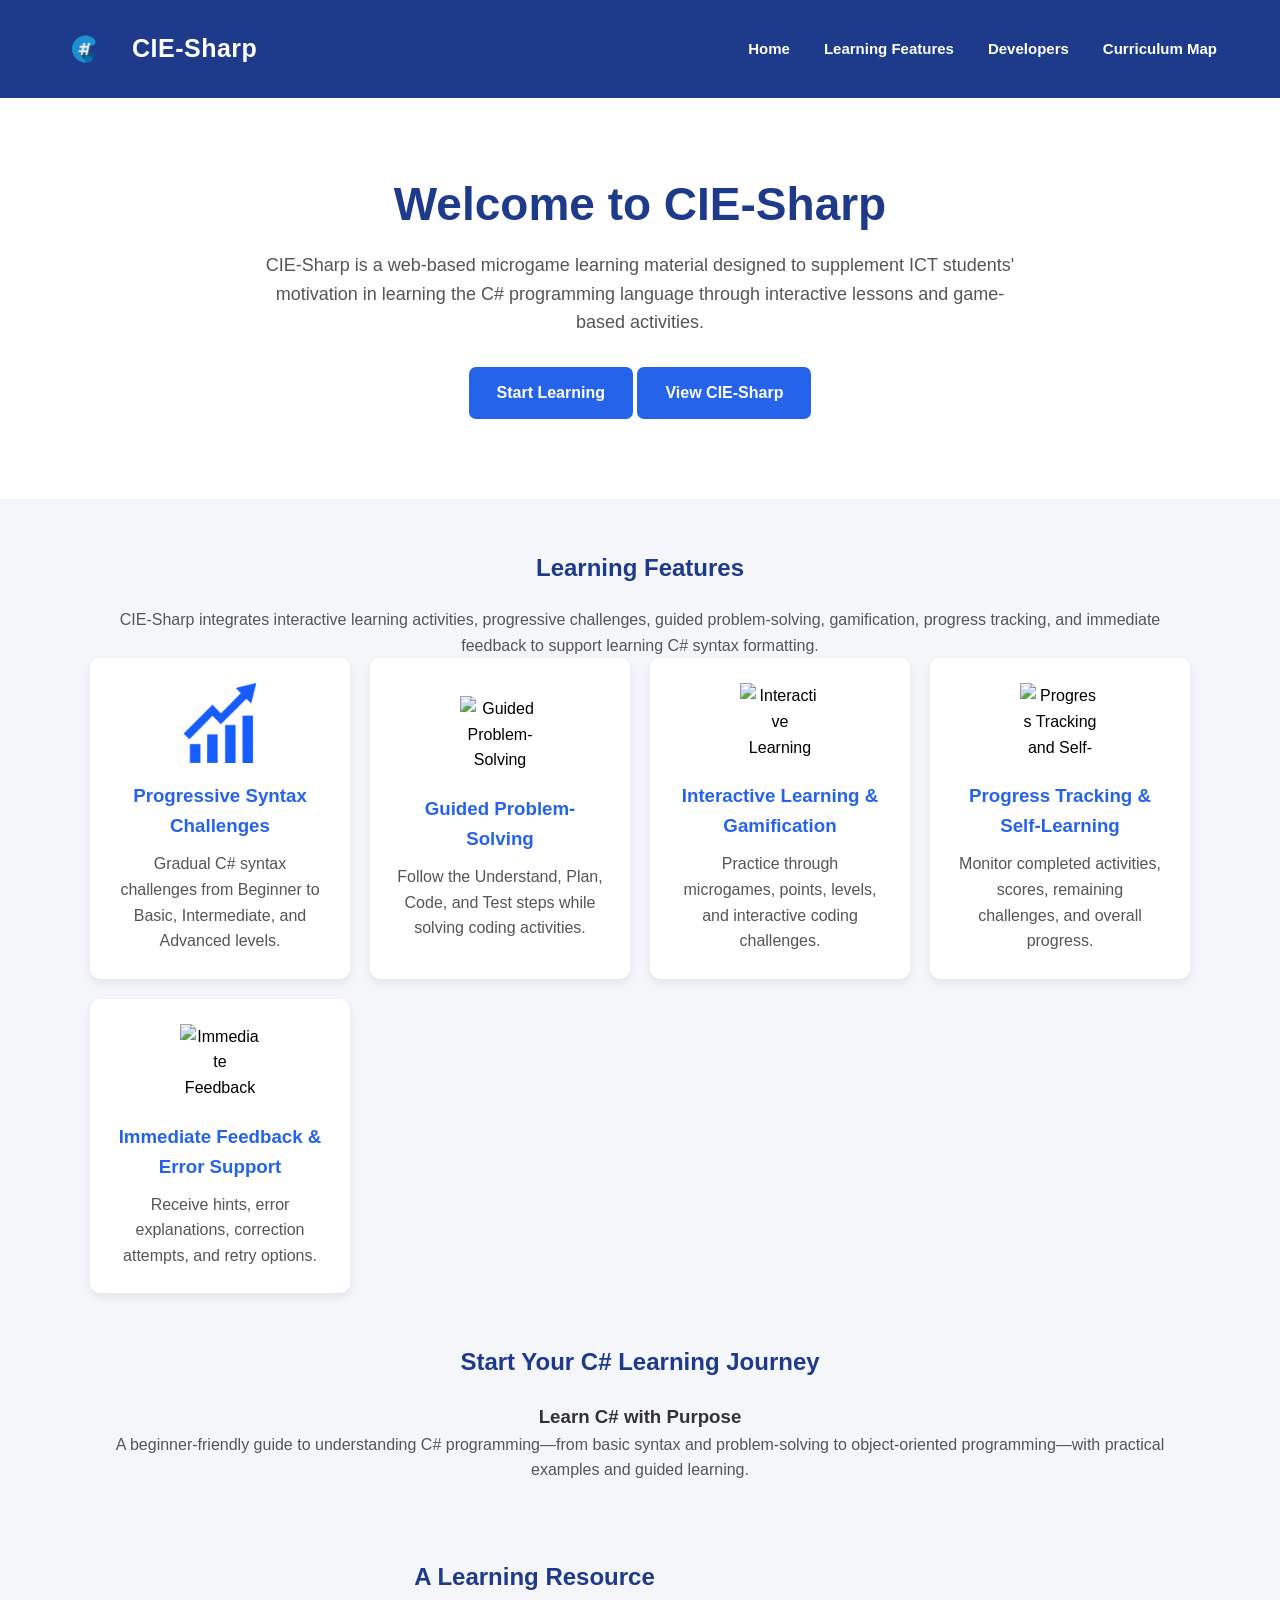
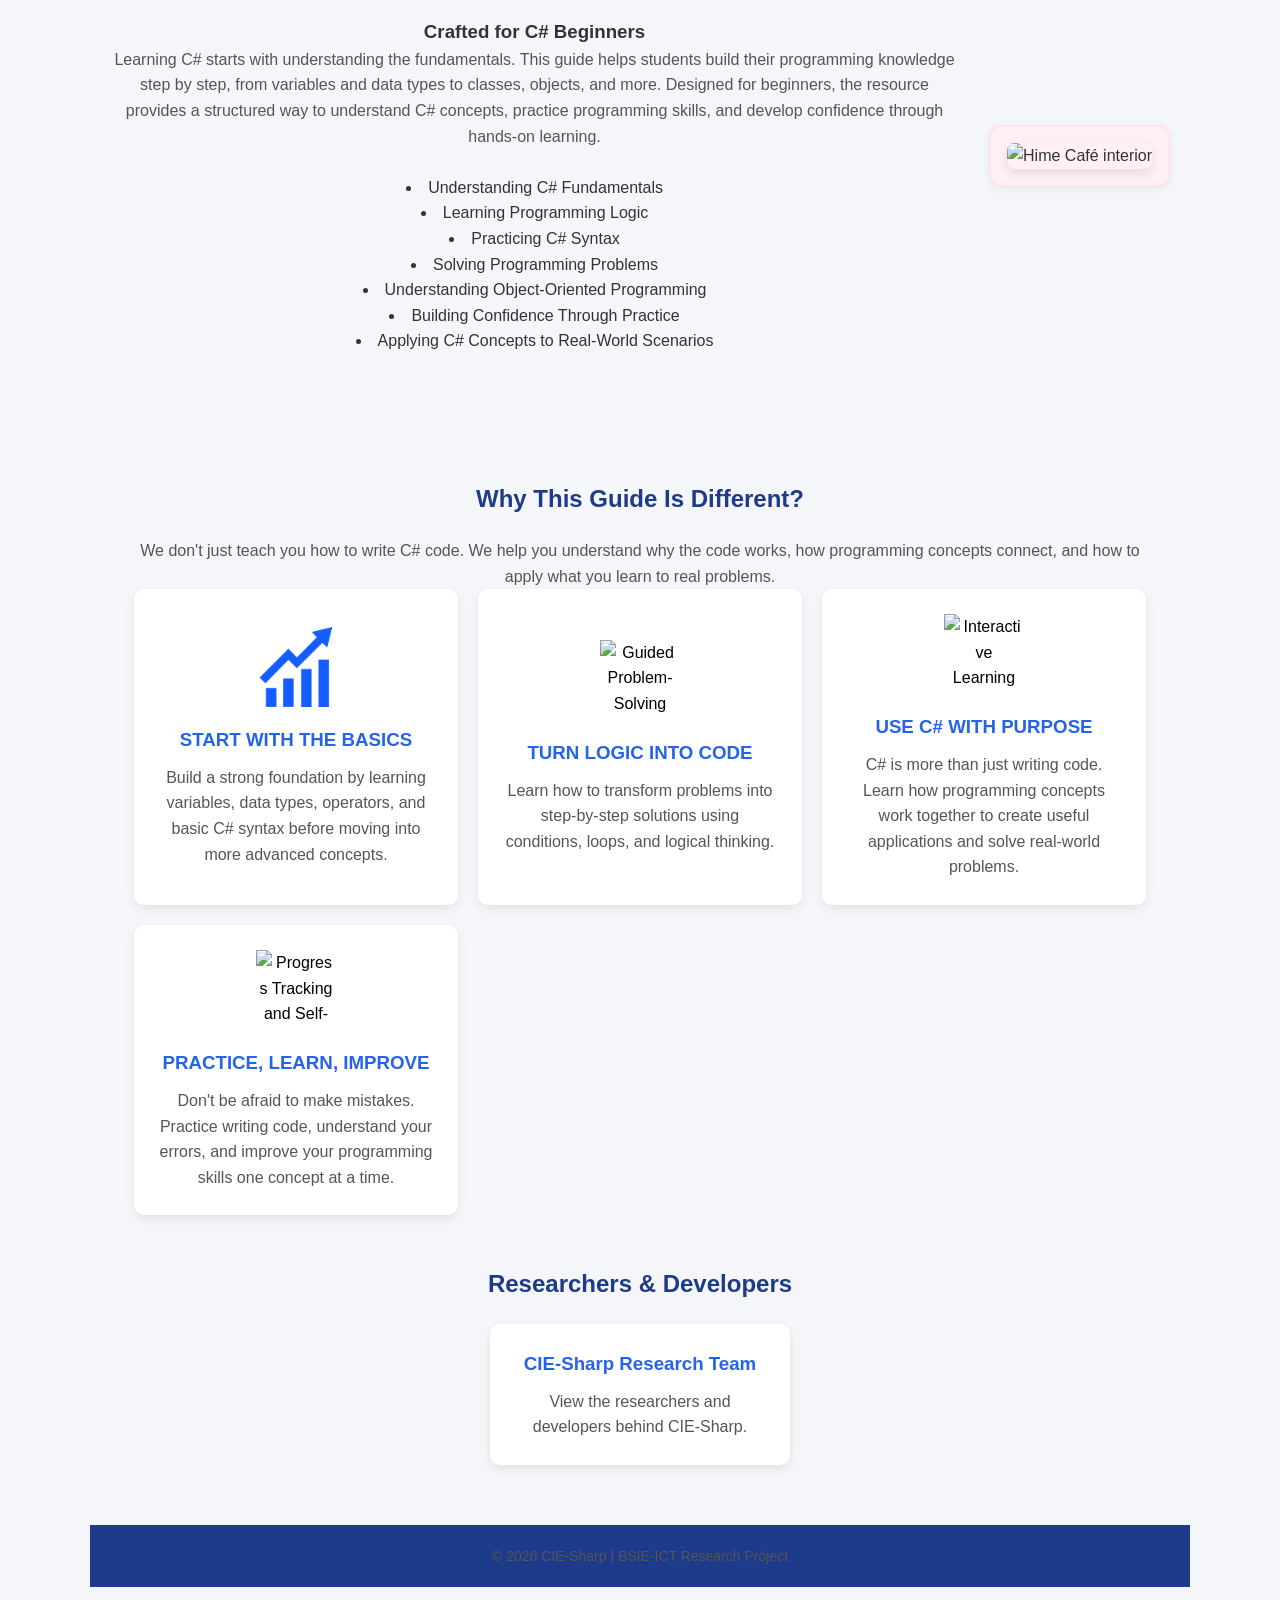
==== commit bf555175: "button fixed" ====
--- a/index.html
+++ b/index.html
@@ -340,19 +340,6 @@
 <!-- FLOATING ACTION BUTTONS -->
 <div class="floating-actions" aria-label="Quick actions">
 
-    <!-- Microgame Character Button -->
-    <button
-        id="characterFab"
-        class="floating-action character-fab"
-        type="button"
-        aria-label="Create a microgame character"
-        aria-controls="characterModal"
-        aria-expanded="false"
-        title="Create Microgame Character"
-    >
-        🎮
-    </button>
-
     <!-- Back to Top Button -->
     <button
         id="backToTop"
@@ -366,125 +353,6 @@
 
 </div>
 
-
-<!-- MICROGAME CHARACTER CREATOR -->
-<div
-    id="characterModal"
-    class="character-modal"
-    role="dialog"
-    aria-modal="true"
-    aria-labelledby="characterCreatorTitle"
-    aria-hidden="true"
->
-
-    <div class="character-modal-content">
-
-        <button
-            id="closeCharacterModal"
-            class="character-modal-close"
-            type="button"
-            aria-label="Close"
-        >
-            ×
-        </button>
-
-        <h2 id="characterCreatorTitle">
-            Create Your Microgame Character
-        </h2>
-
-        <p class="character-creator-subtitle">
-            Create your character for the CIE-Sharp microgame experience.
-        </p>
-
-
-        <!-- Character Preview -->
-        <div class="character-preview">
-
-            <div id="characterAvatar" class="character-avatar">
-                🧙
-            </div>
-
-            <h3 id="characterPreviewName">
-                Your Character
-            </h3>
-
-        </div>
-
-
-        <!-- Name -->
-        <label for="characterName">
-            Character Name
-        </label>
-
-        <input
-            type="text"
-            id="characterName"
-            placeholder="Enter character name"
-            maxlength="20"
-        >
-
-
-        <!-- Character Type -->
-        <label for="characterType">
-            Character Type
-        </label>
-
-        <select id="characterType">
-
-            <option value="Code Ranger">
-                Code Ranger 🏹
-            </option>
-
-            <option value="Syntax Mage">
-                Syntax Mage 🧙
-            </option>
-
-            <option value="Bug Hunter">
-                Bug Hunter 🐞
-            </option>
-
-            <option value="Logic Knight">
-                Logic Knight ⚔️
-            </option>
-
-        </select>
-
-
-        <!-- Character Emoji -->
-        <label for="characterEmoji">
-            Character Avatar
-        </label>
-
-        <select id="characterEmoji">
-
-            <option value="🧙">🧙 Mage</option>
-            <option value="🏹">🏹 Ranger</option>
-            <option value="🐞">🐞 Bug Hunter</option>
-            <option value="⚔️">⚔️ Knight</option>
-            <option value="🤖">🤖 Robot</option>
-            <option value="👨‍💻">👨‍💻 Coder</option>
-
-        </select>
-
-
-        <button
-            id="createCharacter"
-            class="create-character-button"
-            type="button"
-        >
-            Create Character
-        </button>
-
-        <p
-            id="characterResult"
-            class="character-result"
-            aria-live="polite"
-        ></p>
-
-    </div>
-
-</div>
-
 <!-- FOOTER -->
 <footer>
     <p>
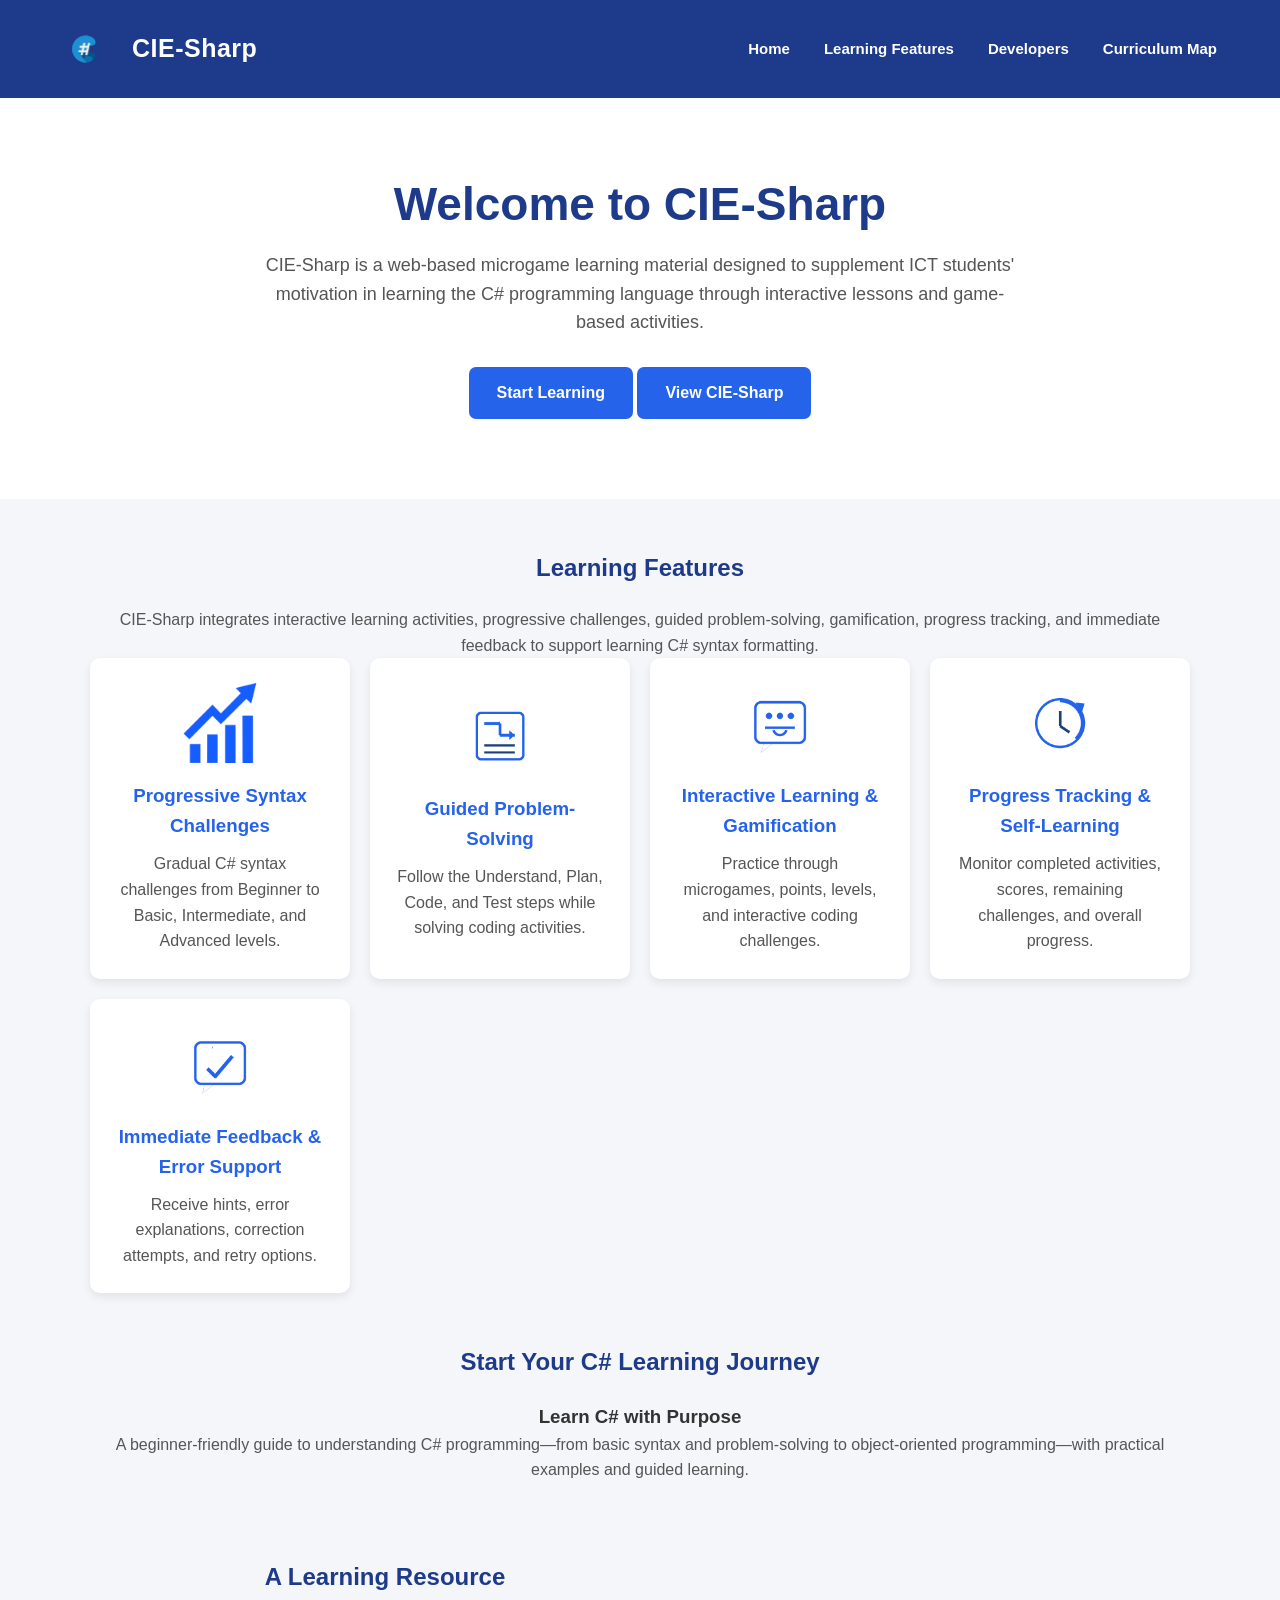
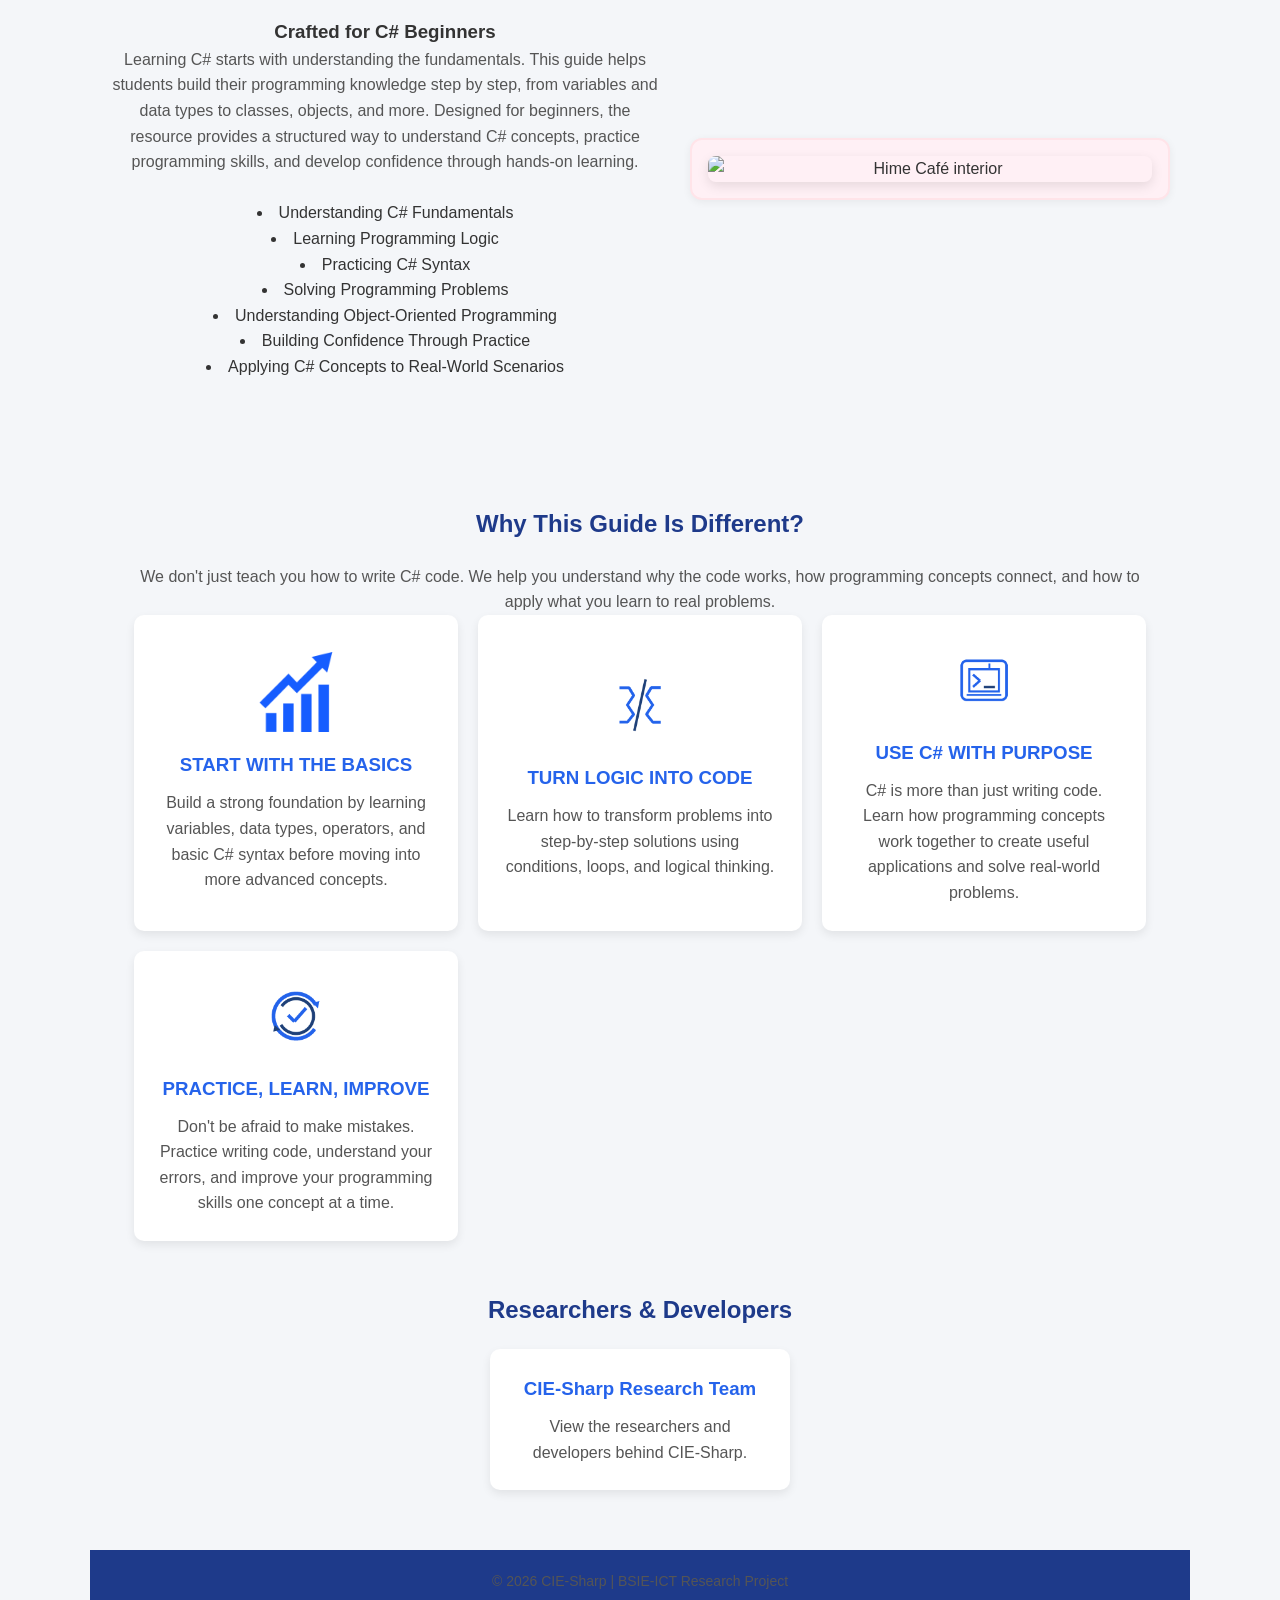
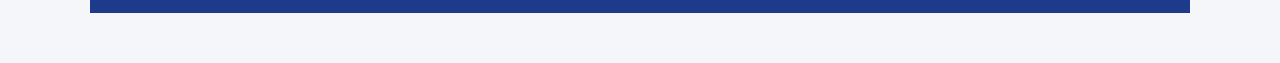
==== commit c7326194: "added photos" ====
--- a/index.html
+++ b/index.html
@@ -74,7 +74,7 @@
         <!-- F2 -->
         <button class="feature-card"
                 onclick="showInfo('guided')">
-            <img src="images/guided.png"
+            <img src="images/02_guided_problem_solving.png"
                  alt="Guided Problem-Solving"
                  class="feature-icon">
             <h3>Guided Problem-Solving</h3>
@@ -87,7 +87,7 @@
         <!-- F3 -->
         <button class="feature-card"
                 onclick="showInfo('gamification')">
-            <img src="images/gamification.png"
+            <img src="images/03_interactive_learning_gamification.png"
                  alt="Interactive Learning and Gamification"
                  class="feature-icon">
             <h3>Interactive Learning & Gamification</h3>
@@ -100,7 +100,7 @@
         <!-- F4 -->
         <button class="feature-card"
                 onclick="showInfo('progress')">
-            <img src="images/progress.png"
+            <img src="images/04_progress_tracking_self_learning.png"
                  alt="Progress Tracking and Self-Learning"
                  class="feature-icon">
             <h3>Progress Tracking & Self-Learning</h3>
@@ -113,7 +113,7 @@
         <!-- F5 -->
         <button class="feature-card"
                 onclick="showInfo('feedback')">
-            <img src="images/feedback.png"
+            <img src="images/05_feedback_error_support.png"
                  alt="Immediate Feedback and Error Support"
                  class="feature-icon">
             <h3>Immediate Feedback & Error Support</h3>
@@ -188,7 +188,7 @@
         <!-- F2 -->
         <button class="feature-card"
                 onclick="showInfo('guided')">
-            <img src="images/guided.png"
+            <img src="images/07_turn_logic_into_code.png"
                  alt="Guided Problem-Solving"
                  class="feature-icon">
             <h3>TURN LOGIC INTO CODE</h3>
@@ -200,7 +200,7 @@
         <!-- F3 -->
         <button class="feature-card"
                 onclick="showInfo('gamification')">
-            <img src="images/gamification.png"
+            <img src="images/08_use_csharp_with_purpose.png"
                  alt="Interactive Learning and Gamification"
                  class="feature-icon">
             <h3>USE C# WITH PURPOSE</h3>
@@ -212,7 +212,7 @@
         <!-- F4 -->
         <button class="feature-card"
                 onclick="showInfo('progress')">
-            <img src="images/progress.png"
+            <img src="images/09_practice_learn_improve.png"
                  alt="Progress Tracking and Self-Learning"
                  class="feature-icon">
             <h3>PRACTICE, LEARN, IMPROVE</h3>
--- a/style.css
+++ b/style.css
@@ -1205,14 +1205,14 @@
 .curriculum-content h2 {
     margin: 0 0 10px;
     color: #4b5d8c;
-    font-size: 25px;
+    font-size: px;
     font-weight: 400;
 }
 
 .curriculum-content p {
     margin: 0 0 18px;
-    color: #666;
-    font-size: 13px;
+    color: #25336d;
+    font-size: 20px;
     line-height: 1.6;
 }
 
@@ -1229,8 +1229,8 @@
 }
 
 .topics span {
-    color: #555;
-    font-size: 11px;
+    color: #4b6084;
+    font-size: 15px;
 }
 
 
@@ -1339,25 +1339,35 @@
 -------------------- */
 .two-column {
   display: flex;
-  flex-wrap: wrap; 
+  flex-wrap: wrap;
+  align-items: center;
+  justify-content: center;
+  gap: 30px;
+  width: min(1100px, 90%);
+  margin: 0 auto;
   padding: 50px 20px;
-  gap: 30px; 
+}
+
+.two-column .story,
+.two-column .image-box {
+  flex: 1 1 0;
+  min-width: 0;
 }
 
 .two-column .story {
-  flex: 1;
-  min-width: 280px; 
-}
-
-.two-column .image {
-  flex: 1;
-  min-width: 280px;
+  max-width: 560px;
+}
+
+.two-column .image-box {
+  max-width: 480px;
+  width: 100%;
+  margin: 0;
 }
 
 .two-column img {
   width: 100%;
-  border-radius: 12px; 
-  box-shadow: 0 4px 12px rgba(0,0,0,0.1); 
+  border-radius: 12px;
+  box-shadow: 0 4px 12px rgba(0,0,0,0.1);
 }
 
 /* --------------------
@@ -1401,15 +1411,17 @@
   border: 2px solid #ffe4e9;
   border-radius: 12px;
   padding: 16px;
-  box-shadow: 0 2px 8px rgba(0,0,0,0.06); 
+  box-shadow: 0 2px 8px rgba(0,0,0,0.06);
   display: flex;
   justify-content: center;
   align-items: center;
-  max-width: 400px;
-  margin: auto; 
+  width: 100%;
+  max-width: 480px;
+  margin: 0 auto;
 }
 
 .image-box img {
+  width: 100%;
   max-width: 100%;
   border-radius: 8px;
   display: block;
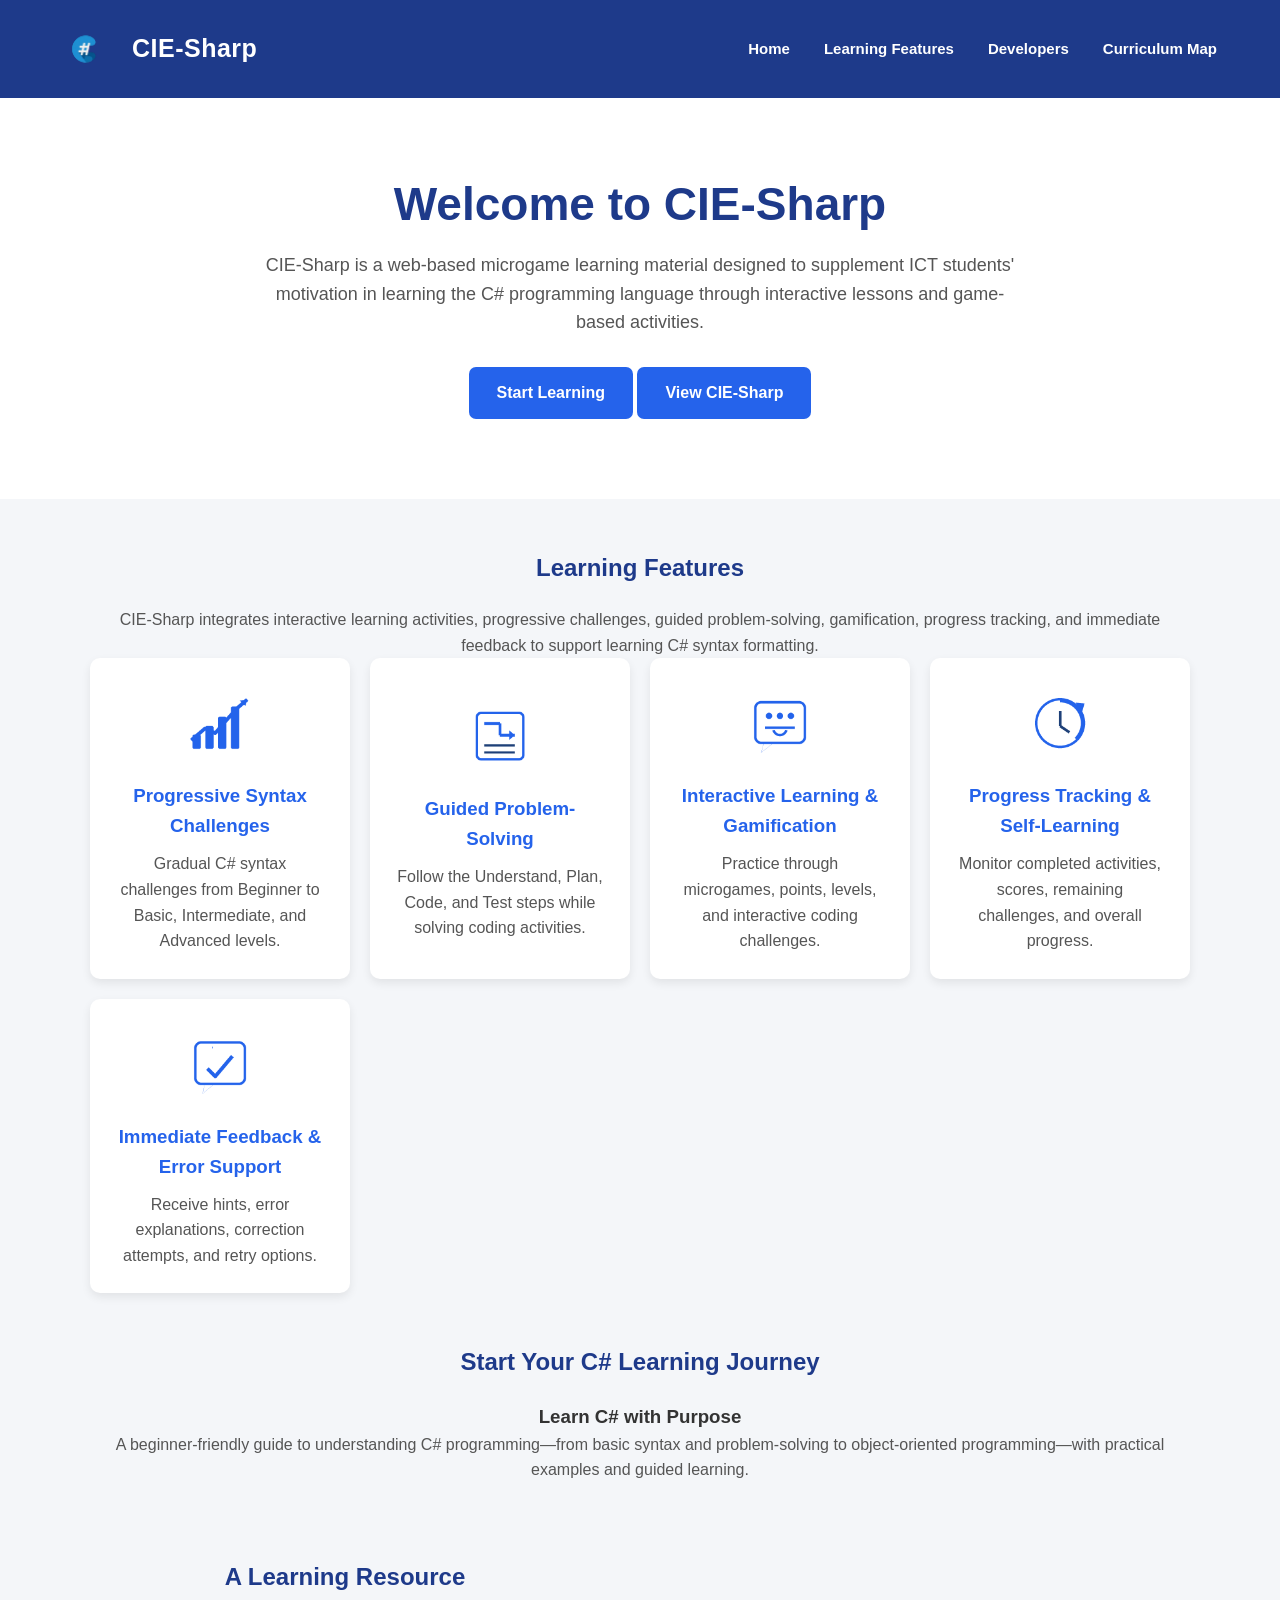
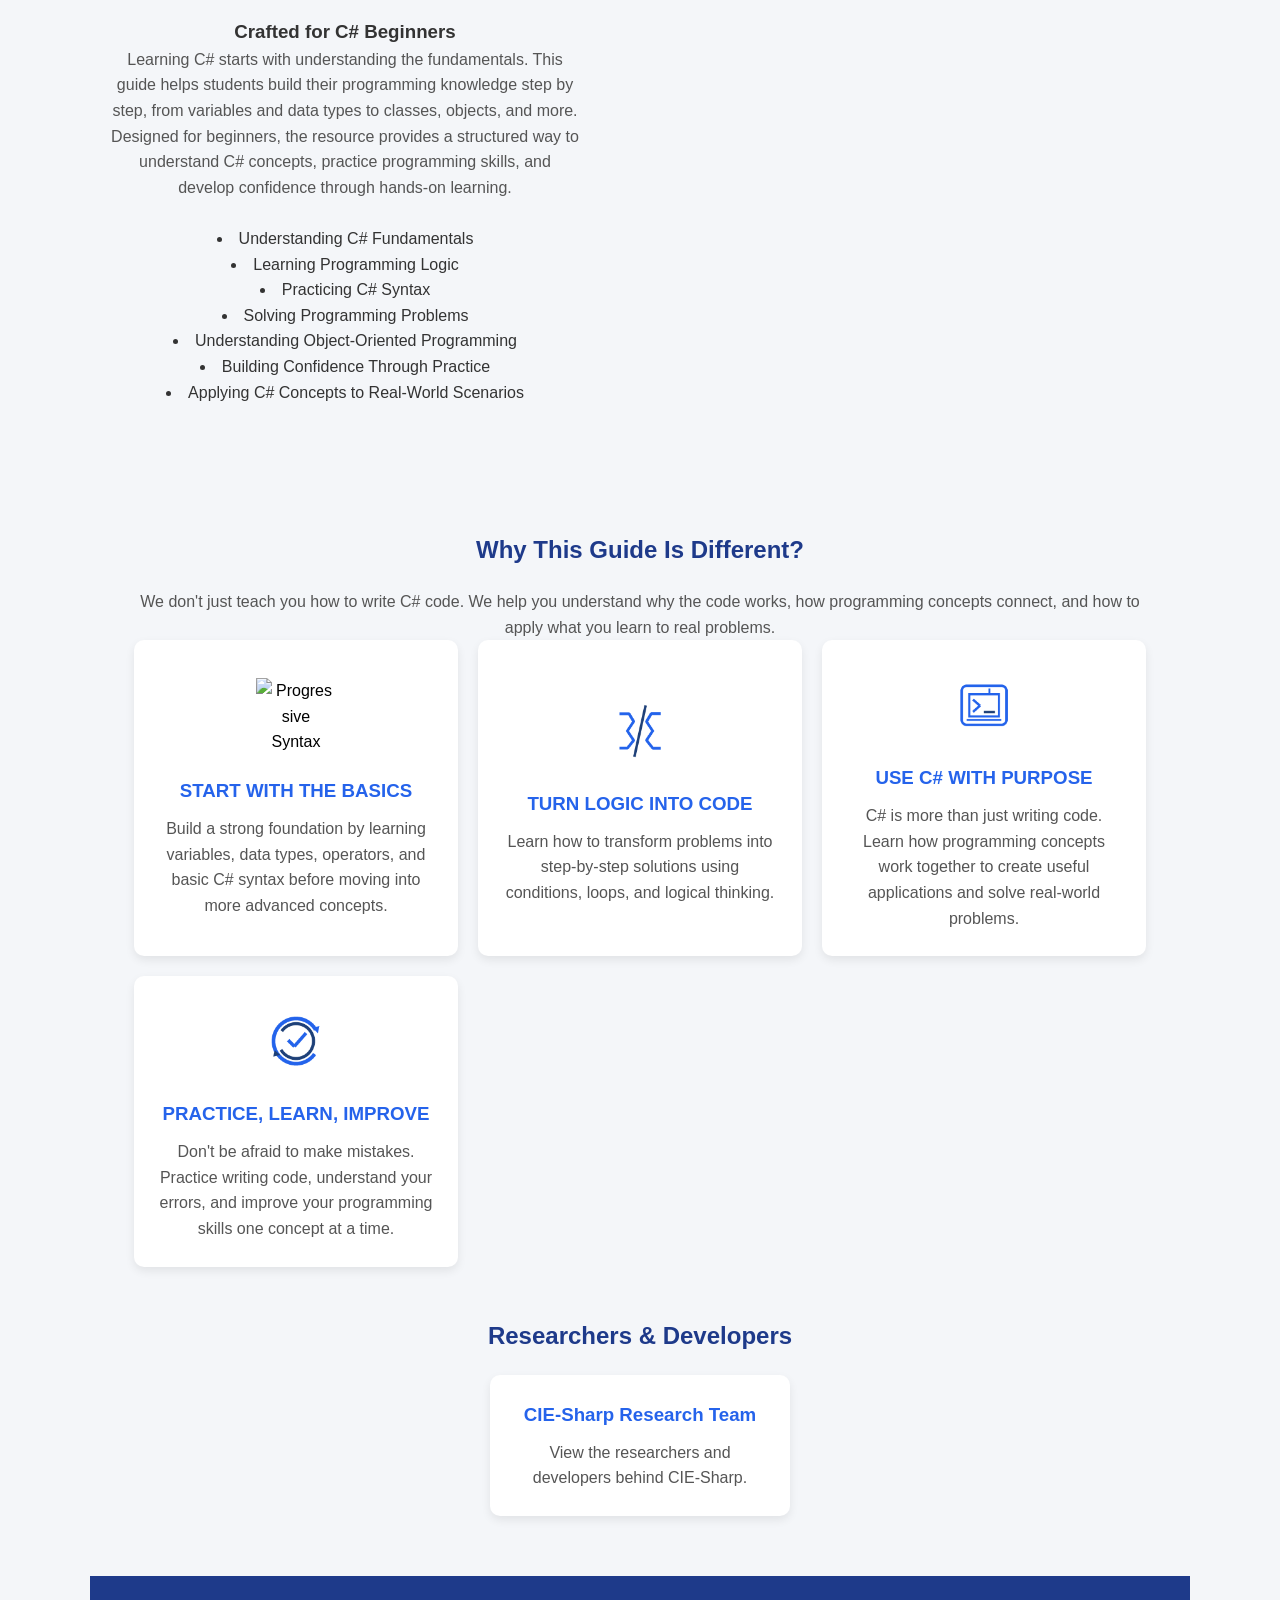
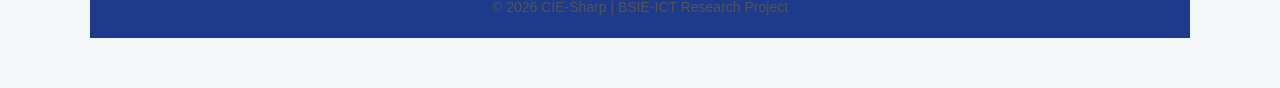
==== commit 44a4f6cc: "photo replace" ====
--- a/index.html
+++ b/index.html
@@ -61,7 +61,7 @@
         <!-- F1 -->
         <button class="feature-card"
                 onclick="showInfo('progressive')">
-            <img src="images/PROGRESS_IMAGE.png"
+            <img src="images/01_progressive_syntax(1).png"
                  alt="Progressive Syntax Challenges"
                  class="feature-icon">
             <h3>Progressive Syntax Challenges</h3>
@@ -158,9 +158,15 @@
     <li>Applying C# Concepts to Real-World Scenarios</li>
 
   </div>
-  <div class="image-box"> <!--palitan ng video or sum-->
-    <img src="https://i.pinimg.com/1200x/e4/70/a1/e470a11a99ba6babb557b7d8494761b5.jpg" alt="Hime Café interior">
-  </div>
+    <iframe
+        class="ciepage-video"
+        width="560"
+        height="315"
+        src="https://pin.it/4NNlC5ZQN"
+        title="Cornell Note-Taking"
+        frameborder="0"
+        allowfullscreen>
+    </iframe>
 </section>
 <br>
 
@@ -176,7 +182,7 @@
         <!-- F1 -->
         <button class="feature-card"
                 onclick="showInfo('progressive')">
-            <img src="images/PROGRESS_IMAGE.png"
+            <img src=".png"
                  alt="Progressive Syntax Challenges"
                  class="feature-icon">
             <h3>START WITH THE BASICS</h3>
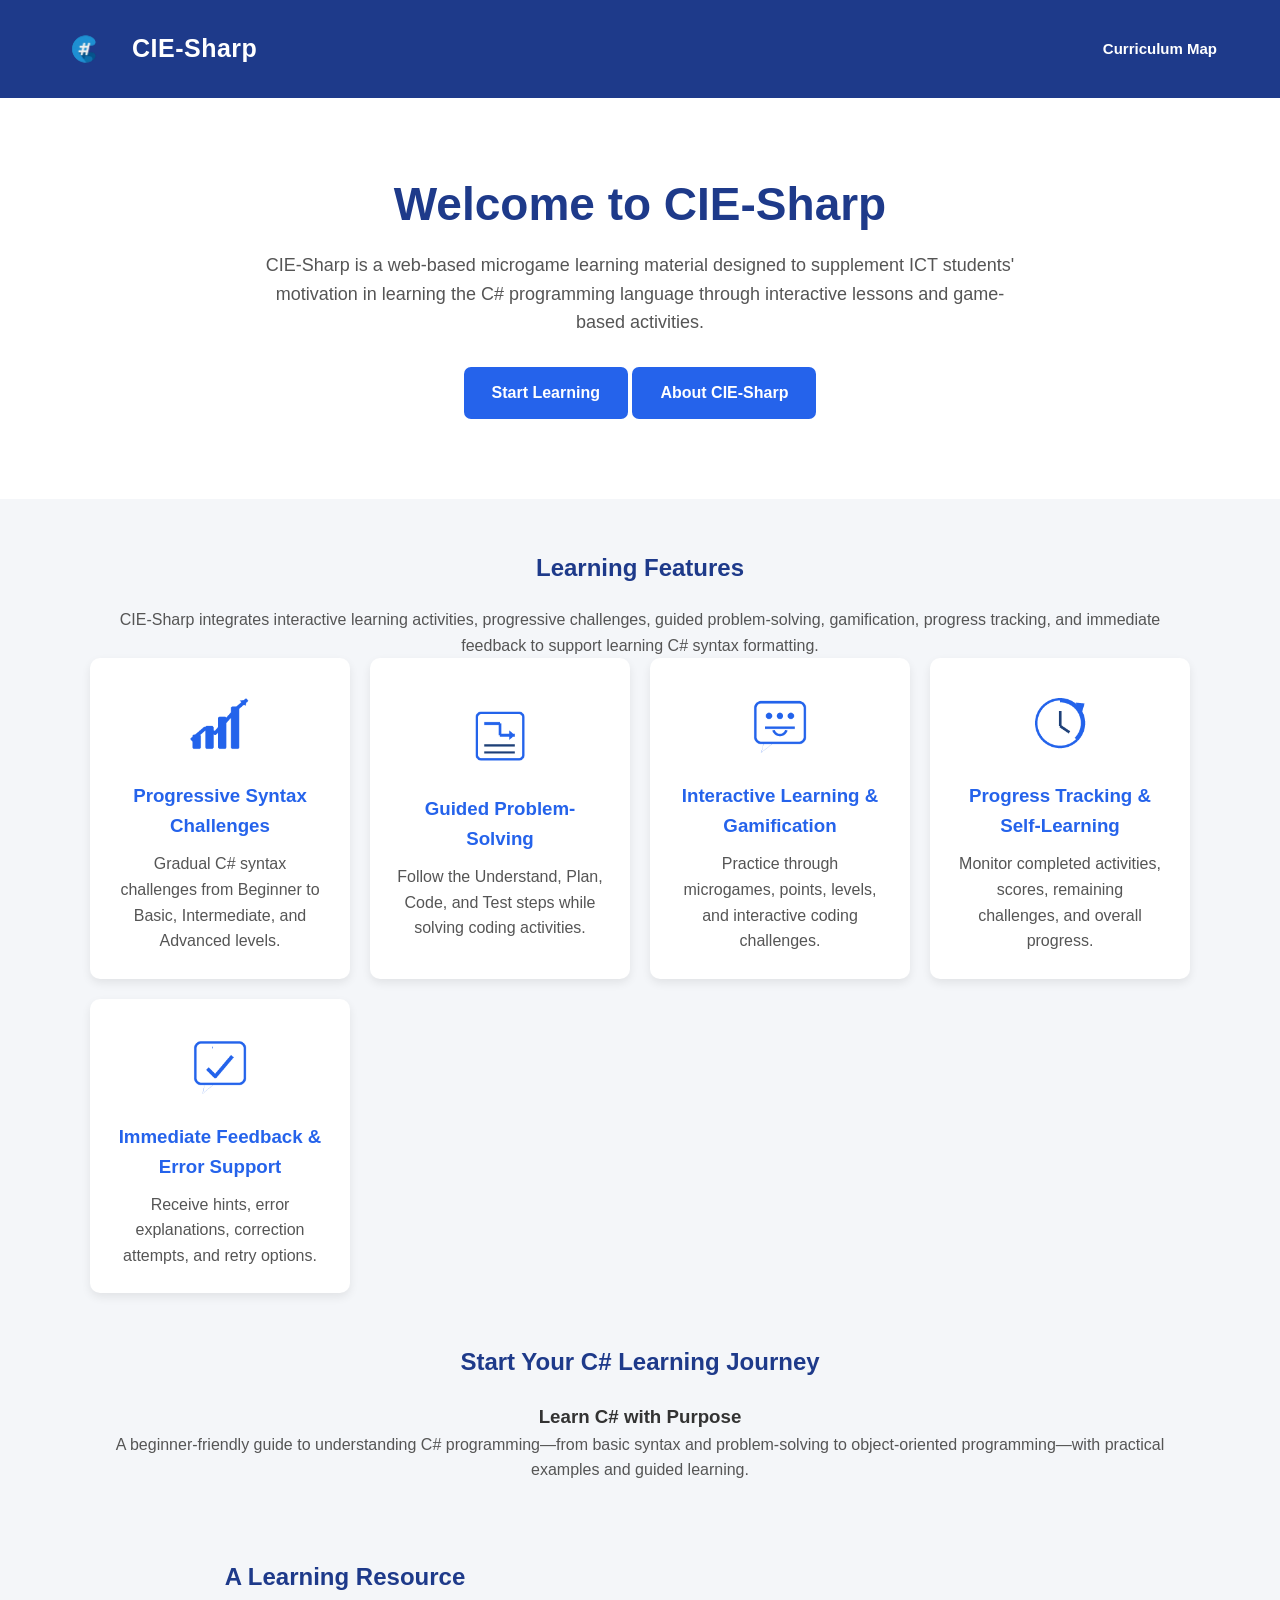
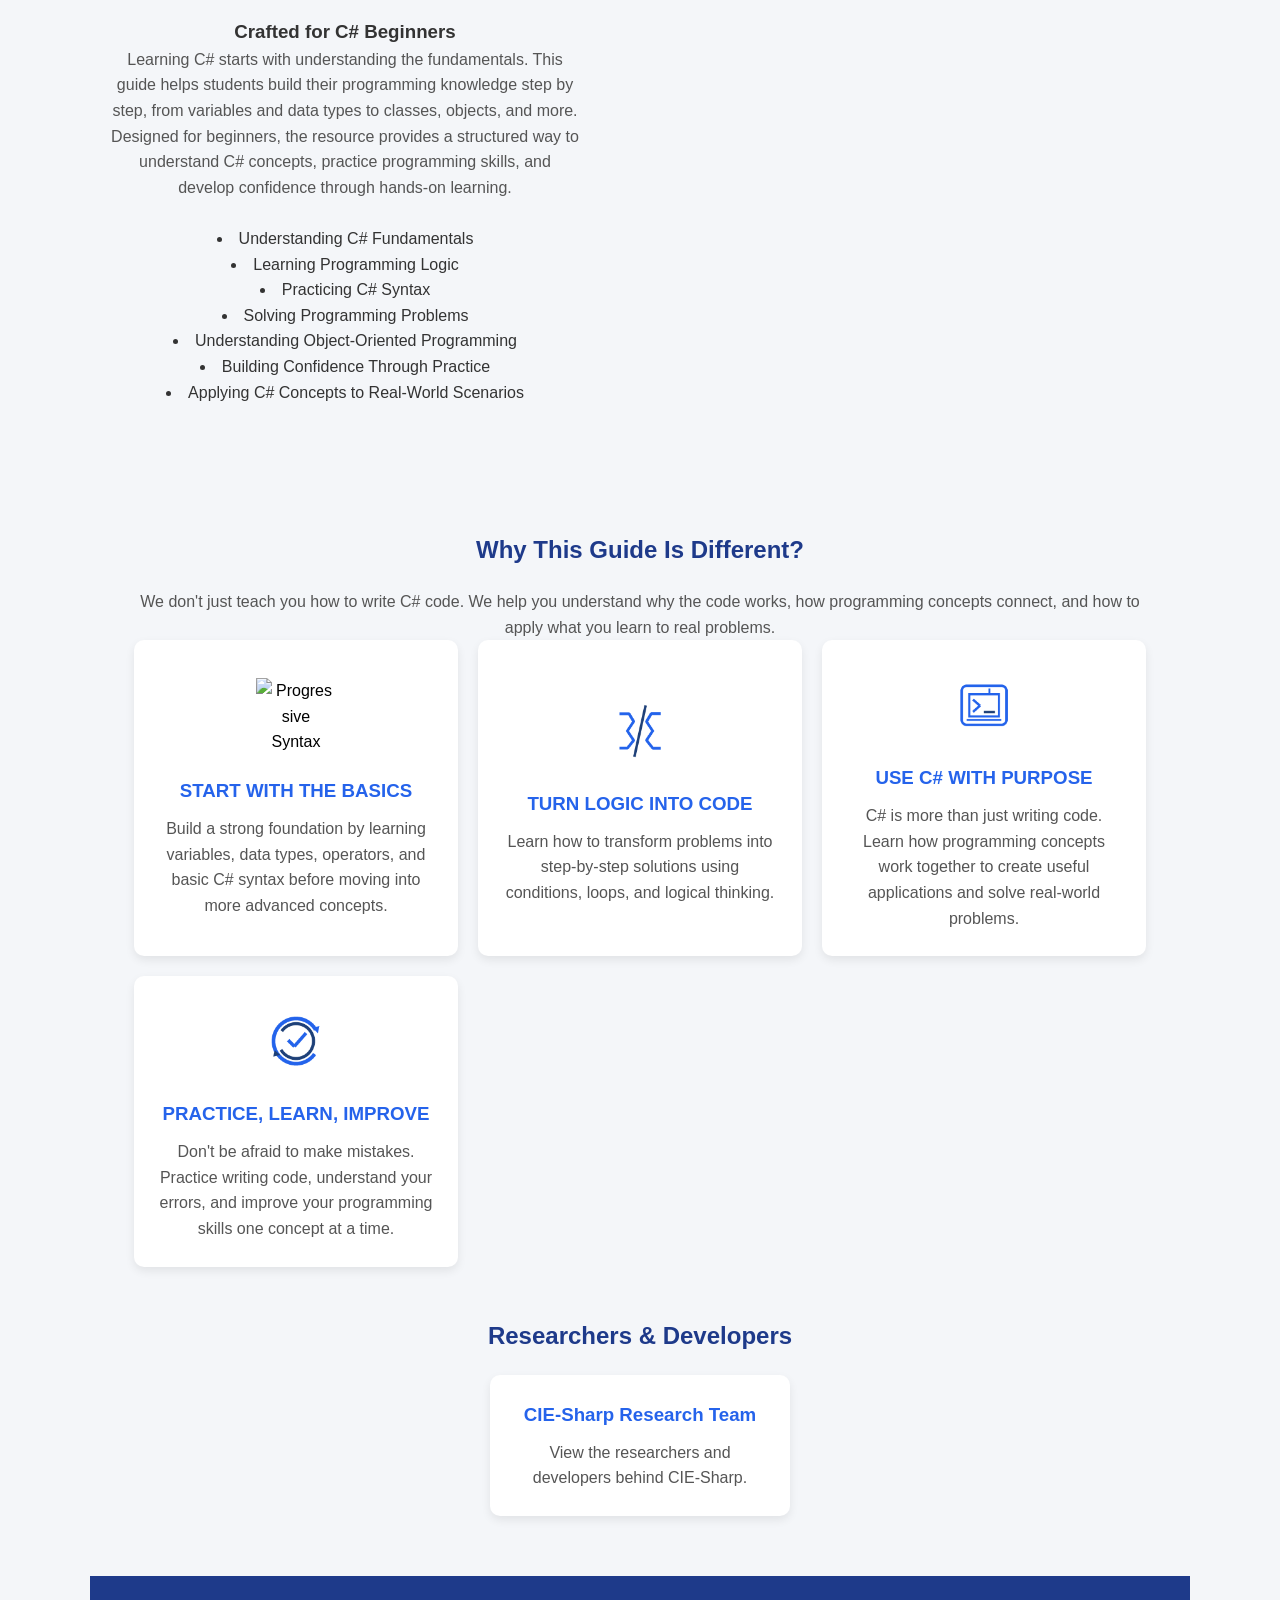
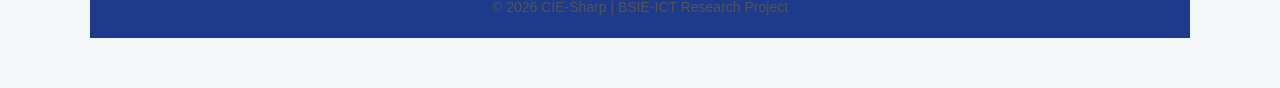
==== commit 899125f9: "nav bar edited" ====
--- a/index.html
+++ b/index.html
@@ -20,9 +20,6 @@
     </div>
 
     <nav>
-        <a href="index.html">Home</a>
-        <a href="#features">Learning Features</a>
-        <a href="#developers">Developers</a>
         <a href="curriculum.html">Curriculum Map</a>
     </nav>
 </header>
@@ -41,8 +38,8 @@
         Start Learning
     </button>
 
-    <button onclick="location.href='C%23BG.html'" class="btn">
-        View CIE-Sharp
+    <button onclick="location.href='about.html'" class="btn">
+        About CIE-Sharp
     </button>
 </section>
 
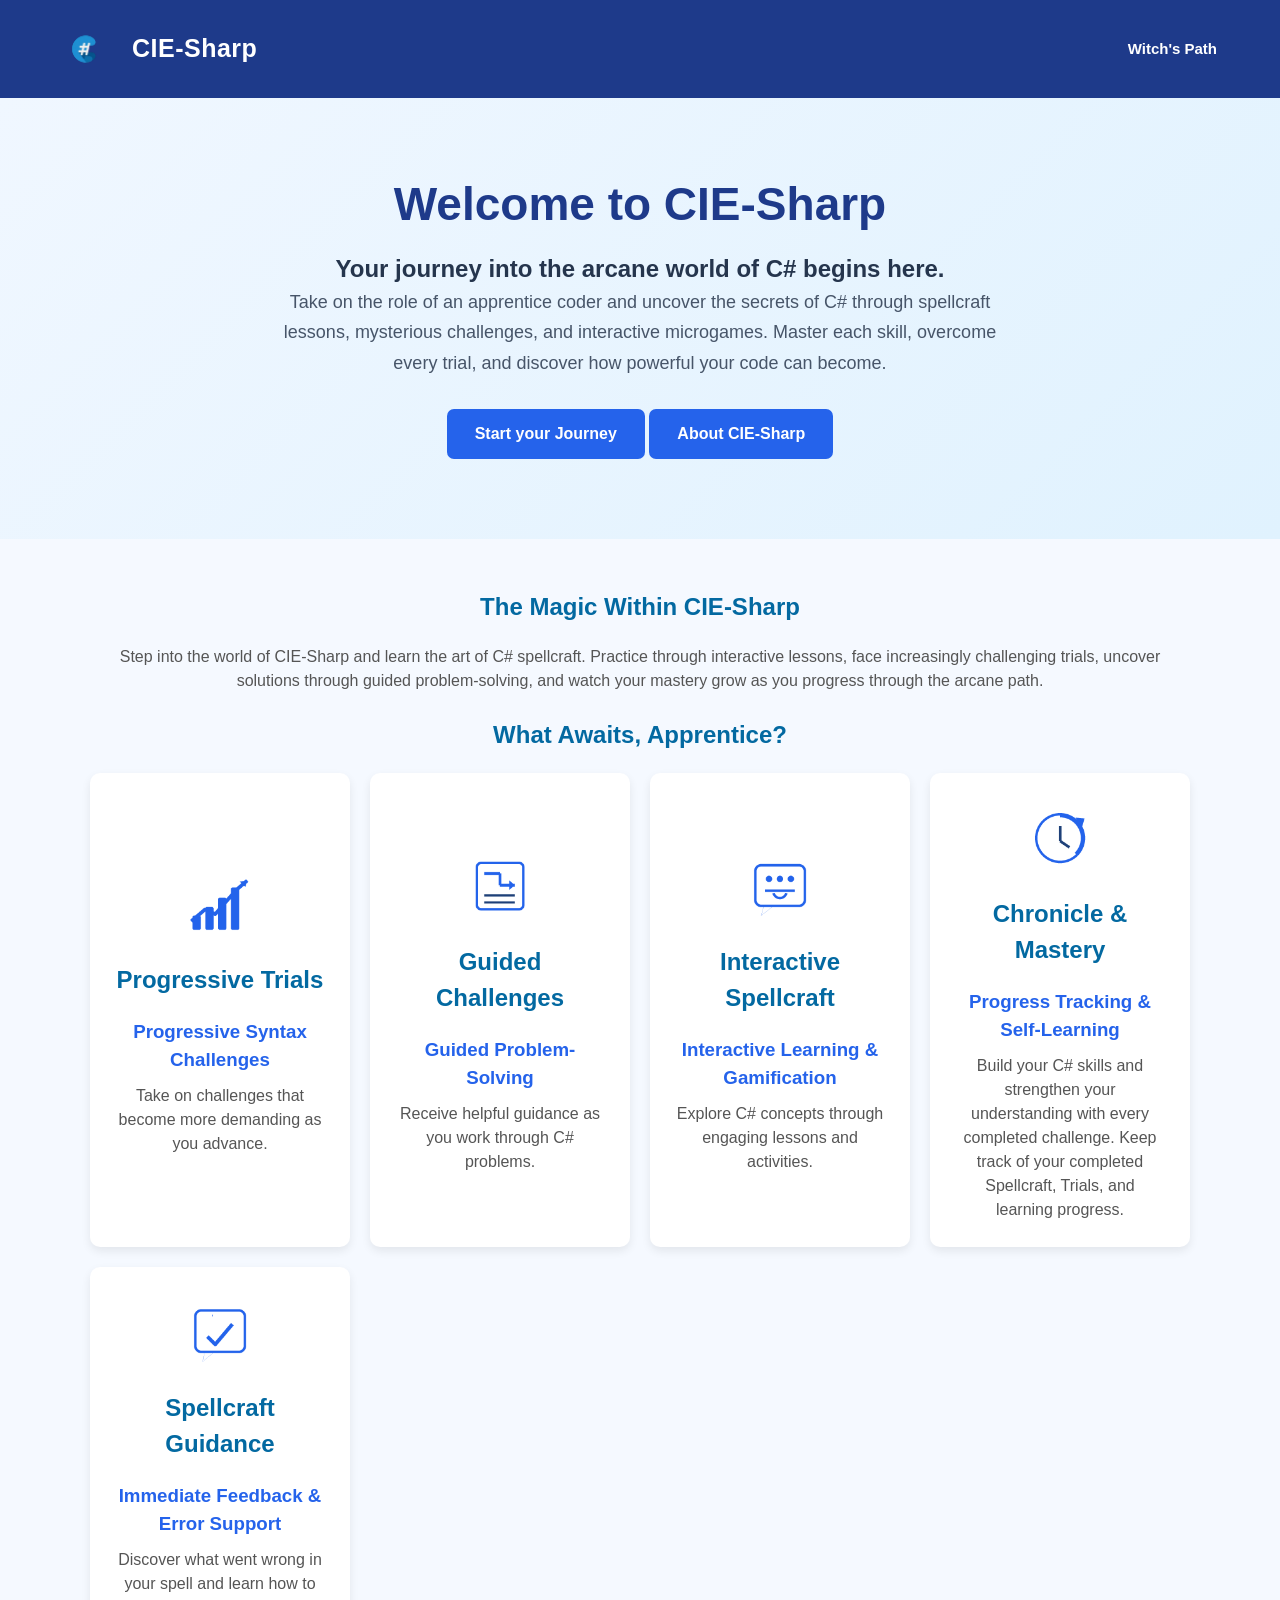
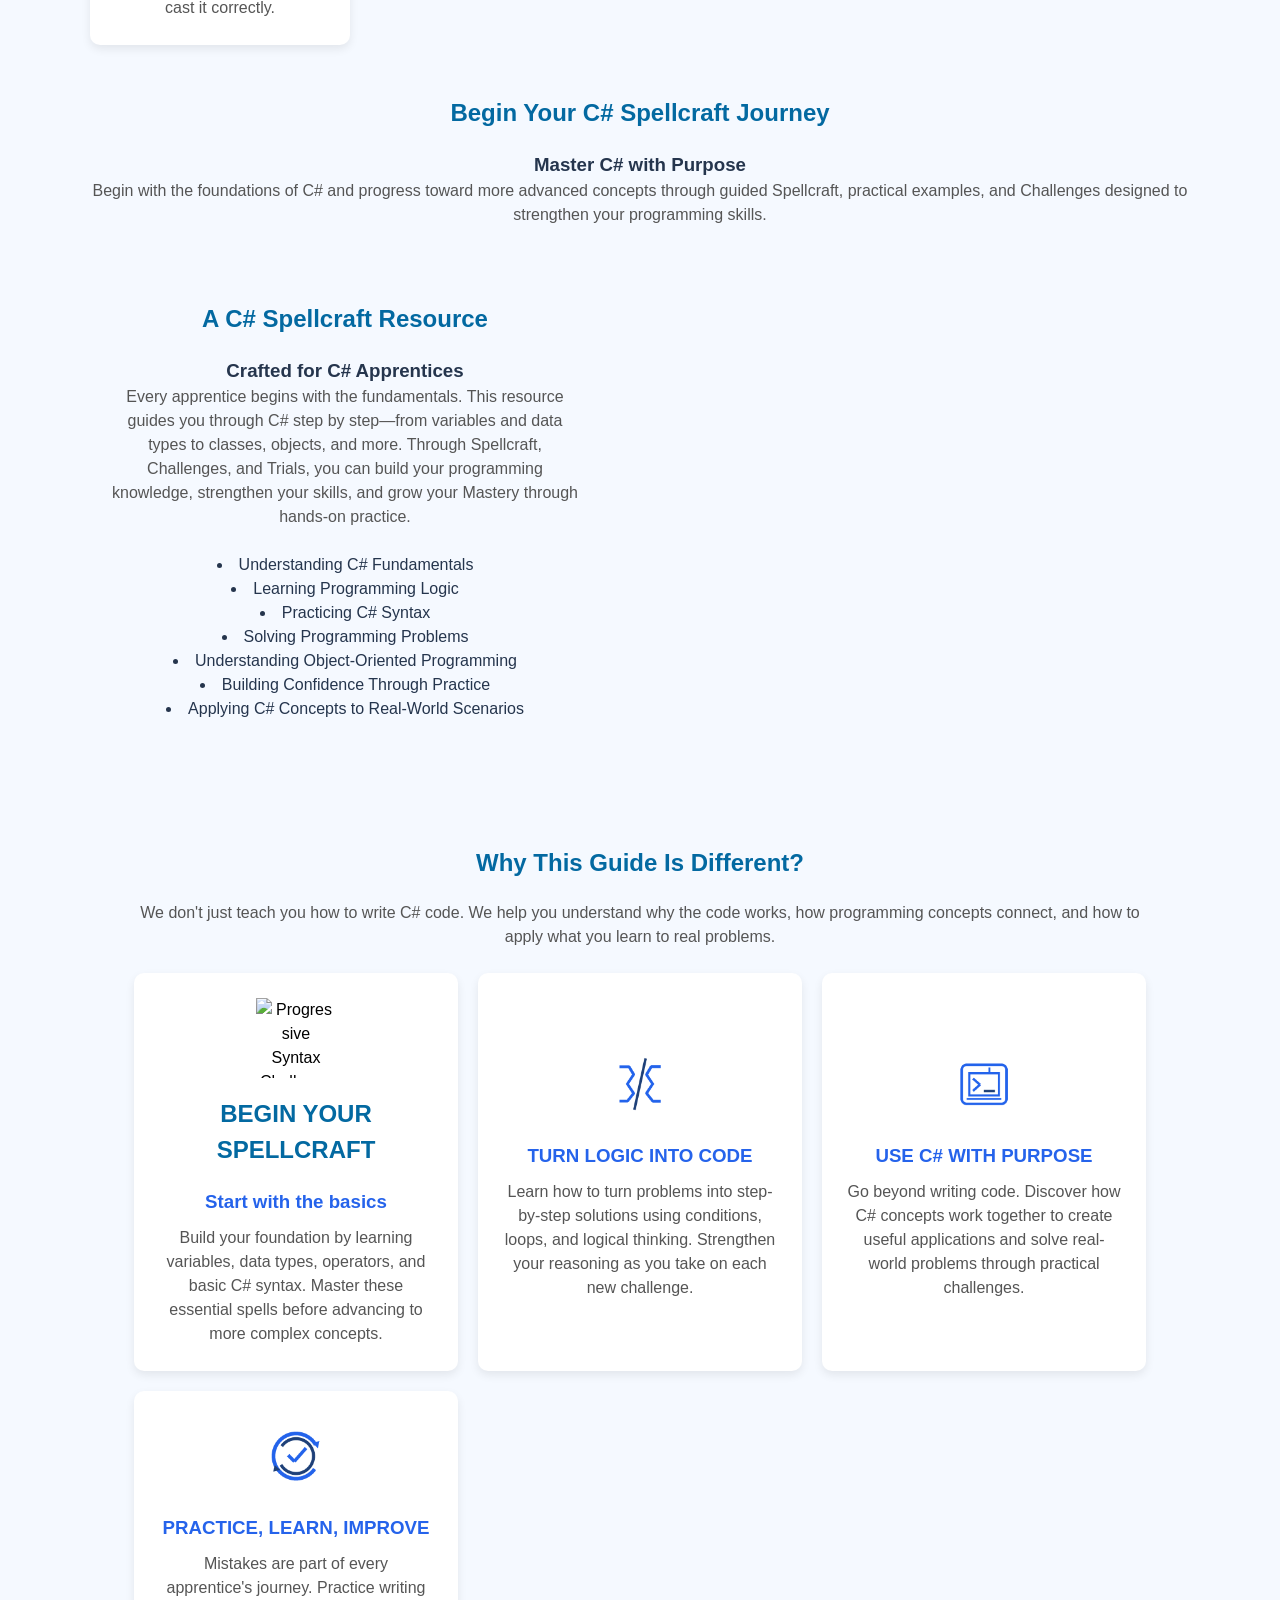
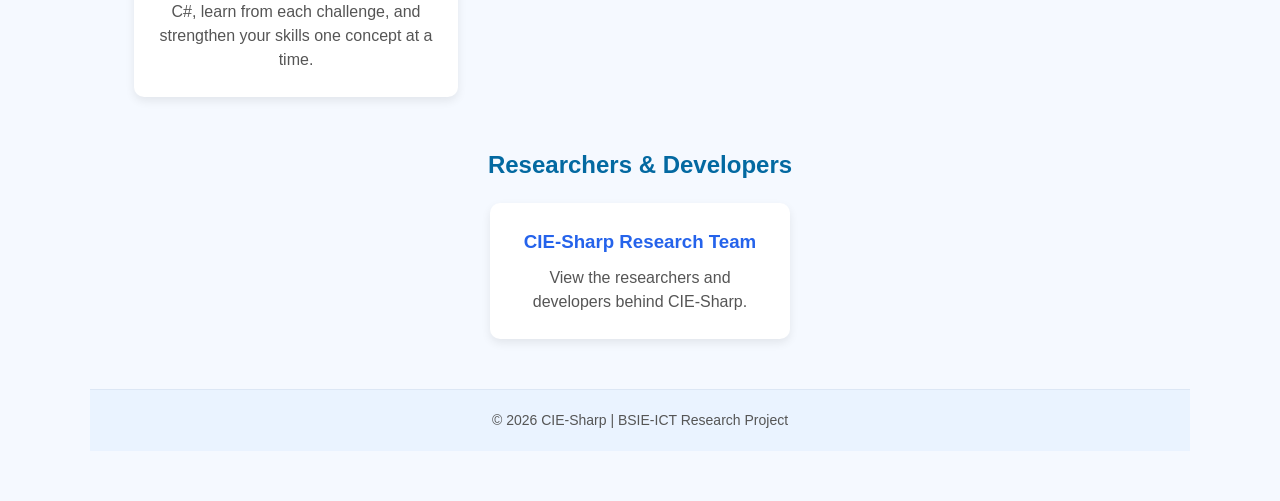
==== commit f12626cb: "replaced terms" ====
--- a/index.html
+++ b/index.html
@@ -20,22 +20,21 @@
     </div>
 
     <nav>
-        <a href="curriculum.html">Curriculum Map</a>
+        <a href="curriculum.html"> Witch's Path</a>
     </nav>
 </header>
 
 <!-- HERO -->
 <section class="hero">
     <h1>Welcome to CIE-Sharp</h1>
+    <h2>Your journey into the arcane world of C# begins here.
+</h2>
     <p>
-        CIE-Sharp is a web-based microgame learning material designed
-        to supplement ICT students' motivation in learning the C#
-        programming language through interactive lessons and
-        game-based activities.
+        Take on the role of an apprentice coder and uncover the secrets of C# through spellcraft lessons, mysterious challenges, and interactive microgames. Master each skill, overcome every trial, and discover how powerful your code can become.
     </p>
 
     <button onclick="location.href='lesson.html'" class="btn">
-        Start Learning
+        Start your Journey
     </button>
 
     <button onclick="location.href='about.html'" class="btn">
@@ -45,14 +44,12 @@
 
 <!-- LEARNING FEATURES -->
 <section class="section" id="features">
-    <h2>Learning Features</h2>
+    <h2>The Magic Within CIE-Sharp</h2>
     <p class="features-intro">
-        CIE-Sharp integrates interactive learning activities,
-        progressive challenges, guided problem-solving,
-        gamification, progress tracking, and immediate feedback
-        to support learning C# syntax formatting.
-    </p>
-
+        Step into the world of CIE-Sharp and learn the art of C# spellcraft. Practice through interactive lessons, face increasingly challenging trials, uncover solutions through guided problem-solving, and watch your mastery grow as you progress through the arcane path.
+    </p>
+    <br>
+    <h2>What Awaits, Apprentice?</h2>
 
     <div class="features">
         <!-- F1 -->
@@ -61,10 +58,10 @@
             <img src="images/01_progressive_syntax(1).png"
                  alt="Progressive Syntax Challenges"
                  class="feature-icon">
+            <h2>Progressive Trials</h2>
             <h3>Progressive Syntax Challenges</h3>
             <p>
-                Gradual C# syntax challenges from Beginner
-                to Basic, Intermediate, and Advanced levels.
+                Take on challenges that become more demanding as you advance.
             </p>
         </button>
 
@@ -74,10 +71,10 @@
             <img src="images/02_guided_problem_solving.png"
                  alt="Guided Problem-Solving"
                  class="feature-icon">
+            <h2>Guided Challenges</h2>
             <h3>Guided Problem-Solving</h3>
             <p>
-                Follow the Understand, Plan, Code,
-                and Test steps while solving coding activities.
+                Receive helpful guidance as you work through C# problems.
             </p>
         </button>
 
@@ -87,10 +84,10 @@
             <img src="images/03_interactive_learning_gamification.png"
                  alt="Interactive Learning and Gamification"
                  class="feature-icon">
+            <h2>Interactive Spellcraft</h2>
             <h3>Interactive Learning & Gamification</h3>
             <p>
-                Practice through microgames, points,
-                levels, and interactive coding challenges.
+                Explore C# concepts through engaging lessons and activities.
             </p>
         </button>
 
@@ -100,10 +97,10 @@
             <img src="images/04_progress_tracking_self_learning.png"
                  alt="Progress Tracking and Self-Learning"
                  class="feature-icon">
+            <h2>Chronicle & Mastery</h2>
             <h3>Progress Tracking & Self-Learning</h3>
             <p>
-                Monitor completed activities, scores,
-                remaining challenges, and overall progress.
+                Build your C# skills and strengthen your understanding with every completed challenge. Keep track of your completed Spellcraft, Trials, and learning progress.
             </p>
         </button>
 
@@ -113,10 +110,10 @@
             <img src="images/05_feedback_error_support.png"
                  alt="Immediate Feedback and Error Support"
                  class="feature-icon">
+            <h2>Spellcraft Guidance</h2>
             <h3>Immediate Feedback & Error Support</h3>
             <p>
-                Receive hints, error explanations,
-                correction attempts, and retry options.
+                Discover what went wrong in your spell and learn how to cast it correctly.
             </p>
         </button>
     </div>
@@ -124,26 +121,23 @@
 
 <!-- CREATIVE RESOURCE -->
 <section class="section" id="features">
-    <h2>Start Your C# Learning Journey</h2>
+    <h2>Begin Your C# Spellcraft Journey</h2>
     <h3 class="features-intro">
-        Learn C# with Purpose 
+        Master C# with Purpose
     </h3>
     <p>
 
-        A beginner-friendly guide to understanding C# programming—from basic syntax and problem-solving to 
-        object-oriented programming—with practical examples and guided learning.
+        Begin with the foundations of C# and progress toward more advanced concepts through guided Spellcraft, practical examples, and Challenges designed to strengthen your programming skills.
 
     </p>
 <br>
 
 <section class="two-column">
   <div class="story">
-    <h2>A Learning Resource</h2>
-    <h3>Crafted for C# Beginners</h3>
+    <h2>A C# Spellcraft Resource</h2>
+    <h3>Crafted for C# Apprentices</h3>
 <p>
-
-        Learning C# starts with understanding the fundamentals. This guide helps students build their programming knowledge step by step, from variables and data types to classes, objects, and more.
-        Designed for beginners, the resource provides a structured way to understand C# concepts, practice programming skills, and develop confidence through hands-on learning.
+    Every apprentice begins with the fundamentals. This resource guides you through C# step by step—from variables and data types to classes, objects, and more. Through Spellcraft, Challenges, and Trials, you can build your programming knowledge, strengthen your skills, and grow your Mastery through hands-on practice.
 </p>
 <br>
     <li>Understanding C# Fundamentals</li>
@@ -173,7 +167,7 @@
     <p class="features-intro">
         We don't just teach you how to write C# code. We help you understand why the code works, how programming concepts connect, and how to apply what you learn to real problems.
     </p>
-
+    <br>
 
     <div class="features">
         <!-- F1 -->
@@ -182,9 +176,10 @@
             <img src=".png"
                  alt="Progressive Syntax Challenges"
                  class="feature-icon">
-            <h3>START WITH THE BASICS</h3>
-            <p>
-                Build a strong foundation by learning variables, data types, operators, and basic C# syntax before moving into more advanced concepts.
+            <h2>BEGIN YOUR SPELLCRAFT</h2>
+            <h3>Start with the basics</h3>
+            <p>
+                Build your foundation by learning variables, data types, operators, and basic C# syntax. Master these essential spells before advancing to more complex concepts.
             </p>
         </button>
 
@@ -196,7 +191,7 @@
                  class="feature-icon">
             <h3>TURN LOGIC INTO CODE</h3>
             <p>
-                Learn how to transform problems into step-by-step solutions using conditions, loops, and logical thinking.
+                Learn how to turn problems into step-by-step solutions using conditions, loops, and logical thinking. Strengthen your reasoning as you take on each new challenge.
             </p>
         </button>
 
@@ -208,7 +203,7 @@
                  class="feature-icon">
             <h3>USE C# WITH PURPOSE</h3>
             <p>
-                C# is more than just writing code. Learn how programming concepts work together to create useful applications and solve real-world problems.
+                Go beyond writing code. Discover how C# concepts work together to create useful applications and solve real-world problems through practical challenges.
             </p>
         </button>
 
@@ -220,7 +215,7 @@
                  class="feature-icon">
             <h3>PRACTICE, LEARN, IMPROVE</h3>
             <p>
-                Don't be afraid to make mistakes. Practice writing code, understand your errors, and improve your programming skills one concept at a time.
+                Mistakes are part of every apprentice's journey. Practice writing C#, learn from each challenge, and strengthen your skills one concept at a time.
             </p>
         </button>
     </div>
--- a/style.css
+++ b/style.css
@@ -6,7 +6,7 @@
 }
 
 body{
-    background:#f4f6f9;
+    background:#f0f7ff;
     color:#333;
     line-height:1.6;
 }
@@ -104,7 +104,7 @@
 }
 
 .hero h1{
-    color:#1e3a8a;
+    color:#0c4a6e;
     font-size:46px;
     margin-bottom:20px;
 }
@@ -154,7 +154,7 @@
 }
 
 .section h2{
-    color:#1e3a8a;
+    color:#0369a1;
     margin-bottom:20px;
 }
 
@@ -185,7 +185,7 @@
 }
 
 .card h2{
-    color:#1e3a8a;
+    color:#0c4a6e;
     margin-bottom:12px;
 }
 
@@ -244,7 +244,7 @@
 }
 
 .target-users h2{
-    color:#1e3a8a;
+    color:#0c4a6e;
     margin-bottom:15px;
 }
 
@@ -253,50 +253,532 @@
    LESSON MODULES
 ========================= */
 
-.modules{
-    width:90%;
-    max-width:1100px;
-    margin:50px auto;
-    display:grid;
-    grid-template-columns:repeat(3,1fr);
-    gap:25px;
-}
-
-.modules .card{
-    margin:0;
-}
-
-.modules .card h3{
-    font-size:16px;
-}
-
-.modules .card h2{
-    font-size:22px;
-}
-
-.modules button{
-    width:100%;
-    padding:11px;
-    border:none;
-    border-radius:6px;
-    background:#2563eb;
-    color:white;
-    font-size:15px;
-    font-weight:bold;
-    cursor:pointer;
-    transition:.3s;
-}
-
-.modules button:hover{
-    background:#1d4ed8;
-    transform:translateY(-2px);
-}
-
-.modules button:disabled{
-    background:#cbd5e1;
-    color:#64748b;
-    cursor:not-allowed;
-    transform:none;
+.modules {
+    width: min(92%, 1120px);
+    max-width: 1120px;
+
+    margin: 45px auto;
+
+    display: grid;
+    grid-template-columns: repeat(3, minmax(0, 1fr));
+
+    gap: 24px;
+
+    align-items: stretch;
+}
+
+
+/* =========================
+   CARD
+========================= */
+
+.modules .module-card {
+    position: relative;
+
+    margin: 0;
+    padding: 0;
+
+    min-width: 0;
+
+    background: #f0f7ff;
+
+    border: 1px solid #bfdbfe;
+
+    border-radius: 20px;
+
+    overflow: hidden;
+
+    box-shadow:
+        0 5px 14px rgba(12, 74, 110, 0.10);
+
+    transition:
+        transform 0.25s ease,
+        box-shadow 0.25s ease;
+}
+
+
+/* Hover */
+
+.modules .module-card:hover {
+    transform: translateY(-6px);
+
+    box-shadow:
+        0 12px 28px rgba(12, 74, 110, 0.16);
+}
+
+
+/* =========================
+   IMAGE AREA
+========================= */
+
+.module-image {
+    position: relative;
+
+    width: 100%;
+    height: 155px;
+
+    overflow: hidden;
+
+    background:
+        linear-gradient(
+            135deg,
+            #93c5fd,
+            #60a5fa
+        );
+}
+
+
+/* Image */
+
+.module-image img {
+    width: 100%;
+    height: 100%;
+
+    display: block;
+
+    object-fit: cover;
+
+    transition:
+        transform 0.4s ease,
+        filter 0.3s ease;
+}
+
+
+/* Slight image zoom */
+
+.module-card:hover .module-image img {
+    transform: scale(1.05);
+}
+
+
+/* Soft overlay */
+
+.module-image::after {
+    content: "";
+
+    position: absolute;
+
+    inset: 0;
+
+    background:
+        linear-gradient(
+            to bottom,
+            rgba(2, 44, 122, 0.02),
+            rgba(2, 44, 122, 0.16)
+        );
+
+    pointer-events: none;
+}
+
+
+/* =========================
+   PROGRESS BADGE
+========================= */
+
+.module-progress {
+    position: absolute;
+
+    top: 12px;
+    left: 12px;
+
+    z-index: 2;
+
+    min-width: 48px;
+
+    padding: 5px 10px;
+
+    background: rgba(255, 252, 250, 0.90);
+
+    color: #0369a1;
+
+    border: 1px solid rgba(255,255,255,0.7);
+
+    border-radius: 20px;
+
+    font-size: 11px;
+
+    font-weight: 600;
+
+    text-align: center;
+
+    box-shadow:
+        0 2px 6px rgba(0,0,0,0.08);
+
+    backdrop-filter: blur(4px);
+}
+
+
+/* =========================
+   CARD CONTENT
+========================= */
+
+.module-content {
+    display: flex;
+
+    flex-direction: column;
+
+    min-height: 255px;
+
+    padding: 20px 20px 18px;
+}
+
+
+/* Module number */
+
+.module-number {
+    display: inline-block;
+
+    margin-bottom: 8px;
+
+    color: #4b5563;
+
+    font-size: 10px;
+
+    font-weight: 700;
+
+    letter-spacing: 1px;
+
+    text-transform: uppercase;
+}
+
+
+/* Title */
+
+.modules .module-card h2 {
+    margin: 0 0 9px;
+
+    color: #1e40af;
+
+    font-size: 19px;
+
+    line-height: 1.25;
+
+    font-weight: 600;
+}
+
+
+/* Description */
+
+.modules .module-card p {
+    margin: 0;
+
+    color: #2563eb;
+
+    font-size: 13px;
+
+    line-height: 1.55;
+}
+
+
+/* =========================
+   INFORMATION ROW
+========================= */
+
+.module-info {
+    display: flex;
+
+    align-items: center;
+
+    flex-wrap: wrap;
+
+    gap: 10px;
+
+    margin-top: auto;
+
+    margin-bottom: 14px;
+
+    padding-top: 14px;
+
+    border-top: 1px solid #0c4a6e;
+
+    color: #0369a1;
+
+    font-size: 11px;
+}
+
+
+/* =========================
+   BUTTON
+========================= */
+
+.modules .module-card button {
+    width: 100%;
+
+    min-height: 40px;
+
+    padding: 9px 14px;
+
+    border: none;
+
+    border-radius: 10px;
+
+    background: #3b82f6;
+
+    color: white;
+
+    font-size: 13px;
+
+    font-weight: 700;
+
+    cursor: pointer;
+
+    transition:
+        background 0.2s ease,
+        transform 0.2s ease;
+}
+
+
+/* Active button */
+
+.modules .module-card button:hover {
+    background: #2563eb;
+
+    transform: translateY(-2px);
+}
+
+
+/* Locked button */
+
+.modules .module-card button:disabled {
+    background: #bfdbfe;
+
+    color: #2832a0;
+
+    cursor: not-allowed;
+
+    transform: none;
+}
+
+
+/* =========================================================
+   PROGRESS SECTION
+========================================================= */
+
+.progress {
+    width: min(92%, 1120px);
+
+    max-width: 1120px;
+
+    margin: 30px auto;
+
+    padding: 24px 28px;
+
+    background: #f0f7ff;
+
+    border: 1px solid #bfdbfe;
+
+    border-radius: 18px;
+
+    box-shadow:
+        0 5px 14px rgba(12, 74, 110, 0.08);
+}
+
+
+.progress h2 {
+    margin-bottom: 12px;
+
+    color: #0c4a6e;
+
+    font-size: 18px;
+}
+
+
+/* Progress bar */
+
+.progress progress {
+    width: 100%;
+
+    height: 10px;
+
+    border: none;
+
+    border-radius: 20px;
+
+    overflow: hidden;
+}
+
+
+/* Chrome / Edge / Safari */
+
+.progress progress::-webkit-progress-bar {
+    background: #dbeafe;
+
+    border-radius: 20px;
+}
+
+.progress progress::-webkit-progress-value {
+    background: #3b82f6;
+
+    border-radius: 20px;
+}
+
+
+/* Firefox */
+
+.progress progress::-moz-progress-bar {
+    background: #3b82f6;
+
+    border-radius: 20px;
+}
+
+
+.progress p {
+    margin-top: 8px;
+
+    color: #64748b;
+
+    font-size: 12px;
+}
+
+
+/* =========================================================
+   HERO - MATCH SOFTER DESIGN
+========================================================= */
+
+.hero {
+    background:
+        linear-gradient(
+            135deg,
+            #f0f7ff,
+            #e0f2fe
+        );
+
+    padding: 65px 20px 55px;
+}
+
+
+.hero h1 {
+    color: #1e3a8a;
+
+    font-size: clamp(32px, 5vw, 46px);
+
+    font-weight: 600;
+}
+
+
+.hero p {
+    color: #475569;
+
+    font-size: 16px;
+
+    line-height: 1.7;
+}
+
+
+/* =========================================================
+   OBJECTIVE
+========================================================= */
+
+.objective {
+    width: min(92%, 900px);
+
+    background: #f0f7ff;
+
+    border: 1px solid #bfdbfe;
+
+    border-radius: 18px;
+
+    box-shadow:
+        0 5px 14px rgba(29, 78, 137, 0.08);
+}
+
+
+.objective h2 {
+    color: #1e40af;
+}
+
+
+.objective p {
+    color: #475569;
+}
+
+
+/* =========================================================
+   RESPONSIVE TABLET
+========================================================= */
+
+@media (max-width: 900px) {
+
+    .modules {
+        grid-template-columns:
+            repeat(2, minmax(0, 1fr));
+
+        gap: 20px;
+    }
+
+    .module-image {
+        height: 150px;
+    }
+
+}
+
+
+/* =========================================================
+   RESPONSIVE PHONE
+========================================================= */
+
+@media (max-width: 650px) {
+
+    .modules {
+        width: min(92%, 550px);
+
+        grid-template-columns: 1fr;
+
+        gap: 20px;
+
+        margin-top: 30px;
+    }
+
+
+    .module-image {
+        height: 175px;
+    }
+
+
+    .module-content {
+        min-height: 230px;
+
+        padding: 18px;
+    }
+
+
+    .modules .module-card h2 {
+        font-size: 18px;
+    }
+
+
+    .modules .module-card p {
+        font-size: 13px;
+    }
+
+
+    .module-info {
+        font-size: 11px;
+    }
+
+}
+
+
+/* =========================================================
+   VERY SMALL PHONES
+========================================================= */
+
+@media (max-width: 380px) {
+
+    .module-image {
+        height: 150px;
+    }
+
+
+    .module-content {
+        padding: 16px;
+    }
+
+
+    .modules .module-card h2 {
+        font-size: 17px;
+    }
+
 }
 
 
@@ -329,6 +811,26 @@
     color:#555;
 }
 
+.progress button{
+    display:inline-block;
+    border:none;
+    background:#2563eb;
+    color:white;
+    padding:13px 28px;
+    border-radius:7px;
+    font-size:16px;
+    font-weight:bold;
+    cursor:pointer;
+    text-decoration:none;
+    transition:.3s;
+    margin-top:12px;
+}
+
+.progress button:hover{
+    background:#1d4ed8;
+    transform:translateY(-2px);
+}
+
 
 /* =========================
    LEARNING OBJECTIVE
@@ -346,7 +848,7 @@
 }
 
 .objective h2{
-    color:#1e3a8a;
+    color:#0c4a6e;
     margin-bottom:15px;
 }
 
@@ -368,7 +870,7 @@
 }
 
 .lesson-content h2{
-    color:#1e3a8a;
+    color:#0c4a6e;
     margin-bottom:15px;
 }
 
@@ -389,8 +891,8 @@
 ========================= */
 
 .code-box{
-    background:#1e293b;
-    color:#e2e8f0;
+    background:#0f172a;
+    color:#dbeafe;
     padding:20px;
     border-radius:8px;
     margin:20px 0;
@@ -414,7 +916,7 @@
 }
 
 .game-area h2{
-    color:#1e3a8a;
+    color:#0c4a6e;
     margin-bottom:15px;
 }
 
@@ -462,7 +964,7 @@
 }
 
 .info-content h2{
-    color:#1e3a8a;
+    color:#0c4a6e;
     margin-bottom:15px;
 }
 
@@ -484,7 +986,7 @@
 }
 
 .close-btn:hover{
-    color:#1e3a8a;
+    color:#0c4a6e;
     transform:scale(1.1);
 }
 
@@ -505,14 +1007,14 @@
 }
 
 .researcher-list{
-    background:#f4f6f9;
+    background:#dbeafe;
     padding:15px;
     border-radius:8px;
     margin:20px 0;
 }
 
 .researcher-list p{
-    color:#1e3a8a;
+    color:#0369a1;
     font-weight:bold;
     margin:8px 0;
 }
@@ -528,7 +1030,7 @@
 /* FOOTER */
 
 footer{
-    background:#1e3a8a;
+    background:#0369a1;
     color:white;
     text-align:center;
     padding:20px;
@@ -709,7 +1211,7 @@
 
 .researcher-title{
     text-align:center;
-    color:#1e3a8a;
+    color:#0c4a6e;
     font-size:25px;
     margin:0 30px 15px;
     flex-shrink:0;
@@ -726,7 +1228,7 @@
 
 .researcher-counter span{
     display:inline-block;
-    background:#1e3a8a;
+    background:#0369a1;
     color:white;
     padding:5px 13px;
     border-radius:20px;
@@ -760,9 +1262,9 @@
 
     border-radius:12px;
 
-    background:#f4f6f9;
-
-    border:3px solid #e2e8f0;
+    background:#dbeafe;
+
+    border:3px solid #bfdbfe;
 }
 
 .researcher-image img{
@@ -782,7 +1284,7 @@
 }
 
 .researcher-info h2{
-    color:#1e3a8a;
+    color:#0c4a6e;
     font-size:24px;
     margin-bottom:5px;
 }
@@ -848,7 +1350,7 @@
 /* ONLY ONE 1 / 5 */
 
 #researcherNumberBottom{
-    color:#1e3a8a;
+    color:#0369a1;
     font-size:15px;
     font-weight:bold;
     text-align:center;
@@ -929,7 +1431,7 @@
 }
 
 .research-team-summary h2{
-    color:#1e3a8a;
+    color:#0c4a6e;
     margin-bottom:15px;
 }
 
@@ -958,7 +1460,7 @@
 }
 
 .researcher-list p{
-    color:#1e3a8a;
+    color:#0369a1;
 
     font-weight:bold;
 
@@ -975,7 +1477,7 @@
 
     margin:20px auto 10px;
 
-    background:#1e3a8a;
+    background:#0369a1;
 
     color:white;
 
@@ -993,7 +1495,7 @@
 }
 
 .exit-researcher-btn:hover{
-    background:#172554;
+    background:#0c4a6e;
 
     transform:translateY(-2px);
 }
@@ -1128,7 +1630,7 @@
 ================================ */
 
 .curriculum-header {
-    background: #1c2d61;
+    background: #2a54c5;
     color: white;
     text-align: center;
     padding: 55px 20px 50px;
@@ -1146,7 +1648,7 @@
     margin: 12px auto 0;
     font-size: 13px;
     line-height: 1.5;
-    color: #d9deee;
+    color: #dbeafe;
 }
 
 
@@ -1192,8 +1694,8 @@
 
 .level-badge {
     display: inline-block;
-    background: #e7efff;
-    color: #5274bd;
+    background: #e0f2fe;
+    color: #0369a1;
     font-size: 9px;
     font-weight: bold;
     letter-spacing: 0.5px;
@@ -1204,14 +1706,14 @@
 
 .curriculum-content h2 {
     margin: 0 0 10px;
-    color: #4b5d8c;
+    color: #0369a1;
     font-size: px;
     font-weight: 400;
 }
 
 .curriculum-content p {
     margin: 0 0 18px;
-    color: #25336d;
+    color: #0c4a6e;
     font-size: 20px;
     line-height: 1.6;
 }
@@ -1378,7 +1880,7 @@
   grid-template-columns: repeat(auto-fit, minmax(220px, 1fr)); 
   gap: 20px;
   padding: 50px 20px;
-  background: #ffe4ec; 
+  background: #dbeafe; 
 }
 
 .value-card {
@@ -1390,7 +1892,7 @@
 }
 
 .value-card h3 {
-  color: #d6336c; 
+  color: #0369a1; 
   margin-bottom: 10px;
 }
 
@@ -1407,8 +1909,8 @@
    IMAGE BOX STYLING
 -------------------- */
 .image-box {
-  background: #fff0f5;
-  border: 2px solid #ffe4e9;
+  background: #e0f2fe;
+  border: 2px solid #bfdbfe;
   border-radius: 12px;
   padding: 16px;
   box-shadow: 0 2px 8px rgba(0,0,0,0.06);
@@ -1441,7 +1943,7 @@
     padding: 0;
     font-family: "Segoe UI", Arial, sans-serif;
     line-height: 1.7;
-    background-color: #d6d3f0;
+    background-color: #f0f7ff;
     color: #333;
 }
 
@@ -1449,12 +1951,7 @@
 /* HEADER */
 
 .ciepage .ciepage-header {
-    background: linear-gradient(
-        90deg,
-        #c2a8f9,
-        #4a3ce6,
-        #6077fa
-    );
+    background: #1e3a8a;
     color: #fff;
     padding: 20px 0;
     text-align: center;
@@ -1500,8 +1997,8 @@
 /* SECTION HEADINGS */
 
 .ciepage .ciepage-section-title {
-    color: #3c33ea;
-    border-bottom: 2px solid #a8b1f9;
+    color: #0c4a6e;
+    border-bottom: 2px solid #bfdbfe;
     padding-bottom: 6px;
     margin-bottom: 18px;
     font-size: 1.4rem;
@@ -2582,4 +3079,760 @@
         padding: 20px 16px;
     }
 
+}
+
+/* =========================================================
+    PROGRESS PAGE
+========================================================= */
+
+
+* {
+    margin: 0;
+    padding: 0;
+    box-sizing: border-box;
+}
+
+
+html {
+    scroll-behavior: smooth;
+}
+
+
+body {
+    min-height: 100vh;
+
+    background: #f5f9ff;
+
+    color: #25354d;
+
+    font-family:
+        "Segoe UI",
+        Arial,
+        Helvetica,
+        sans-serif;
+
+    line-height: 1.5;
+
+    overflow-x: hidden;
+}
+
+
+/* PAGE HEADER */
+
+.progress-header {
+
+    width: 100%;
+
+    padding:
+        12px 20px
+        16px;
+
+    text-align: center;
+}
+
+
+/* Small title */
+
+.eyebrow {
+
+    margin-bottom: 10px;
+
+    color: #5b8fd8;
+
+    font-size: 11px;
+
+    font-weight: 800;
+
+    letter-spacing: 3px;
+
+    text-transform: uppercase;
+}
+
+
+/* Main title */
+
+.progress-header h1 {
+
+    color: #3672c5;
+
+    font-size: clamp(
+        50px,
+        6vw,
+        58px
+    );
+
+    line-height: 1.05;
+
+    font-weight: 700;
+
+    letter-spacing: -1px;
+}
+
+
+/* Subtitle */
+
+.progress-header p {
+
+    margin-top: 12px;
+
+    color: #71839b;
+
+    font-size: 15px;
+
+    line-height: 1.35;
+}
+
+
+/* MAIN CONTAINER */
+
+.progress-container {
+
+    width: min(
+        calc(100% - 32px),
+        900px
+    );
+
+    margin: 0 auto;
+}
+
+
+/*MAIN CARD */
+
+.progress-card {
+
+    width: 100%;
+
+    padding: 22px;
+
+    background: #ffffff;
+
+    border: 1px solid #dce7f5;
+
+    border-radius: 20px;
+
+    box-shadow:
+        0 5px 20px rgba(
+            53,
+            88,
+            130,
+            0.08
+        );
+}
+
+
+/* CHARACTER DISPLAY */
+
+.character-display {
+    margin-top: 24px;
+    margin-bottom: 28px;
+    padding-bottom: 20px;
+    border-bottom: 2px solid #dbeafe;
+}
+
+.character-display h2 {
+    color: #0c4a6e;
+    font-size: 18px;
+    margin-bottom: 16px;
+}
+
+.character-info {
+    display: flex;
+    align-items: center;
+    gap: 20px;
+}
+
+.character-avatar-display {
+    font-size: 64px;
+    width: 90px;
+    height: 90px;
+    display: flex;
+    align-items: center;
+    justify-content: center;
+    background: #f0f7ff;
+    border-radius: 12px;
+    border: 2px solid #bfdbfe;
+}
+
+.character-details h3 {
+    color: #1e40af;
+    font-size: 20px;
+    margin-bottom: 4px;
+}
+
+.character-details p {
+    color: #0369a1;
+    font-size: 14px;
+}
+
+
+/* STATISTICS  */
+
+.statistics-grid {
+
+    display: grid;
+
+    grid-template-columns:
+        repeat(2, 1fr);
+
+    gap: 10px;
+}
+
+
+/* Individual statistic */
+
+.stat-box {
+
+    min-height: 84px;
+
+    padding: 12px 14px;
+
+    background: #eaf3ff;
+
+    border-radius: 10px;
+
+    display: flex;
+
+    flex-direction: column;
+
+    justify-content: center;
+
+    align-items: flex-start;
+}
+
+
+/* Number */
+
+.stat-box strong {
+
+    display: block;
+
+    color: #4b82ca;
+
+    font-size: 29px;
+
+    line-height: 1;
+
+    font-weight: 700;
+
+    margin-bottom: 5px;
+}
+
+
+/* Label */
+
+.stat-box span {
+
+    color: #53677f;
+
+    font-size: 11px;
+
+    line-height: 1.2;
+}
+
+
+/* Extra text */
+
+.stat-box small {
+
+    color: #71839b;
+
+    font-size: 10px;
+}
+
+
+/* SECTION HEADINGS */
+
+.weekly-section,
+.habits-section {
+
+    margin-top: 20px;
+}
+
+
+.weekly-section h2,
+.habits-section h2 {
+
+    margin-bottom: 12px;
+
+    color: #60728b;
+
+    font-size: 10px;
+
+    font-weight: 800;
+
+    letter-spacing: 2px;
+}
+
+
+/* WEEKLY CHART */
+
+.weekly-chart {
+
+    display: grid;
+
+    grid-template-columns:
+        repeat(7, 1fr);
+
+    gap: 7px;
+
+    align-items: end;
+
+    height: 92px;
+}
+
+
+/* Individual day */
+
+.day {
+
+    height: 100%;
+
+    display: flex;
+
+    flex-direction: column;
+
+    justify-content: flex-end;
+
+    align-items: center;
+
+    min-width: 0;
+}
+
+
+/* Percentage */
+
+.percentage {
+
+    margin-bottom: 4px;
+
+    color: #70829a;
+
+    font-size: 8px;
+
+    font-weight: 600;
+}
+
+
+/* Bar background */
+
+.bar-container {
+
+    position: relative;
+
+    width: 100%;
+
+    max-width: 82px;
+
+    height: 25px;
+
+    background: #e8f1fc;
+
+    border-radius: 5px;
+
+    overflow: hidden;
+}
+
+
+/* Bar */
+
+.bar {
+
+    position: absolute;
+
+    left: 0;
+
+    bottom: 0;
+
+    width: 100%;
+
+    background: #8bb4e8;
+
+    border-radius: 5px;
+
+    transition:
+        height 0.5s ease;
+}
+
+
+/* Active/current day */
+
+.active-day .bar {
+
+    background: #4f86cf;
+}
+
+
+.active-day .percentage {
+
+    color: #4f86cf;
+
+    font-weight: 800;
+}
+
+
+/* Day label */
+
+.day-name {
+
+    margin-top: 5px;
+
+    color: #75879c;
+
+    font-size: 9px;
+
+    font-weight: 600;
+}
+
+
+/* TOP HABITS  */
+
+.habit {
+
+    display: grid;
+
+    grid-template-columns:
+        135px 1fr 35px;
+
+    align-items: center;
+
+    gap: 10px;
+
+    margin-bottom: 9px;
+}
+
+
+/* Habit name */
+
+.habit-name {
+
+    color: #394b61;
+
+    font-size: 11px;
+
+    white-space: nowrap;
+}
+
+
+/* Progress background */
+
+.habit-progress {
+
+    width: 100%;
+
+    height: 5px;
+
+    background: #e8f1fc;
+
+    border-radius: 20px;
+
+    overflow: hidden;
+}
+
+
+/* Progress fill */
+
+.habit-fill {
+
+    height: 100%;
+
+    background: #6095d6;
+
+    border-radius: 20px;
+}
+
+
+/* Percentage */
+
+.habit strong {
+
+    color: #4f86cf;
+
+    font-size: 10px;
+
+    text-align: right;
+}
+
+
+/* CONTINUE SECTION */
+
+.continue-section {
+
+    text-align: center;
+
+    padding:
+        25px
+        0
+        35px;
+}
+
+
+/* Button */
+
+.continue-button {
+
+    display: inline-flex;
+
+    align-items: center;
+
+    justify-content: center;
+
+    min-width: 205px;
+
+    min-height: 48px;
+
+    padding:
+        12px 25px;
+
+    background: #4f86cf;
+
+    color: white;
+
+    text-decoration: none;
+
+    border-radius: 30px;
+
+    font-size: 14px;
+
+    font-weight: 700;
+
+    box-shadow:
+        0 5px 15px rgba(
+            79,
+            134,
+            207,
+            0.20
+        );
+
+    transition:
+        transform 0.2s ease,
+        background 0.2s ease,
+        box-shadow 0.2s ease;
+}
+
+
+.continue-button:hover {
+
+    background: #3d73ba;
+
+    transform: translateY(-2px);
+
+    box-shadow:
+        0 8px 20px rgba(
+            79,
+            134,
+            207,
+            0.28
+        );
+}
+
+
+/* Description below button */
+
+.continue-section p {
+
+    margin-top: 18px;
+
+    color: #7a8ba0;
+
+    font-size: 11px;
+}
+
+
+/* FOOTER */
+
+footer {
+
+    margin-top: 30px;
+
+    padding: 20px;
+
+    background: #eaf3ff;
+
+    color: #71839b;
+
+    text-align: center;
+
+    font-size: 11px;
+
+    border-top:
+        1px solid #dce7f5;
+}
+
+
+/* TABLET */
+
+@media (max-width: 700px) {
+
+    .progress-header {
+
+        padding-top: 35px;
+    }
+
+
+    .progress-card {
+
+        padding: 18px;
+    }
+
+
+    .habit {
+
+        grid-template-columns:
+            115px 1fr 35px;
+    }
+
+}
+
+
+/* MOBILE */
+
+@media (max-width: 520px) {
+
+    .progress-header {
+
+        padding:
+            30px
+            15px
+            25px;
+    }
+
+
+    .progress-header h1 {
+
+        font-size: 40px;
+    }
+
+
+    .progress-header p {
+
+        font-size: 13px;
+    }
+
+
+    .progress-container {
+
+        width:
+            calc(100% - 20px);
+    }
+
+
+    .progress-card {
+
+        padding: 14px;
+
+        border-radius: 16px;
+    }
+
+
+    .statistics-grid {
+
+        gap: 8px;
+    }
+
+
+    .stat-box {
+
+        min-height: 78px;
+
+        padding: 10px;
+    }
+
+
+    .stat-box strong {
+
+        font-size: 25px;
+    }
+
+
+    .stat-box span {
+
+        font-size: 10px;
+    }
+
+
+    .weekly-chart {
+
+        gap: 4px;
+
+        height: 82px;
+    }
+
+
+    .percentage {
+
+        font-size: 7px;
+    }
+
+
+    .day-name {
+
+        font-size: 8px;
+    }
+
+
+    .habit {
+
+        grid-template-columns:
+            105px 1fr 32px;
+
+        gap: 7px;
+    }
+
+
+    .habit-name {
+
+        font-size: 10px;
+    }
+
+
+    .habit strong {
+
+        font-size: 9px;
+    }
+
+
+    .continue-button {
+
+        width: 90%;
+
+        max-width: 250px;
+    }
+
+}
+
+
+/* SMALL PHONES */
+
+@media (max-width: 380px) {
+
+    .progress-header h1 {
+
+        font-size: 34px;
+    }
+
+
+    .statistics-grid {
+
+        grid-template-columns: 1fr;
+    }
+
+
+    .stat-box {
+
+        min-height: 68px;
+    }
+
+
+    .weekly-chart {
+
+        height: 75px;
+    }
+
+
+    .habit {
+
+        grid-template-columns:
+            90px 1fr 30px;
+    }
+
 }
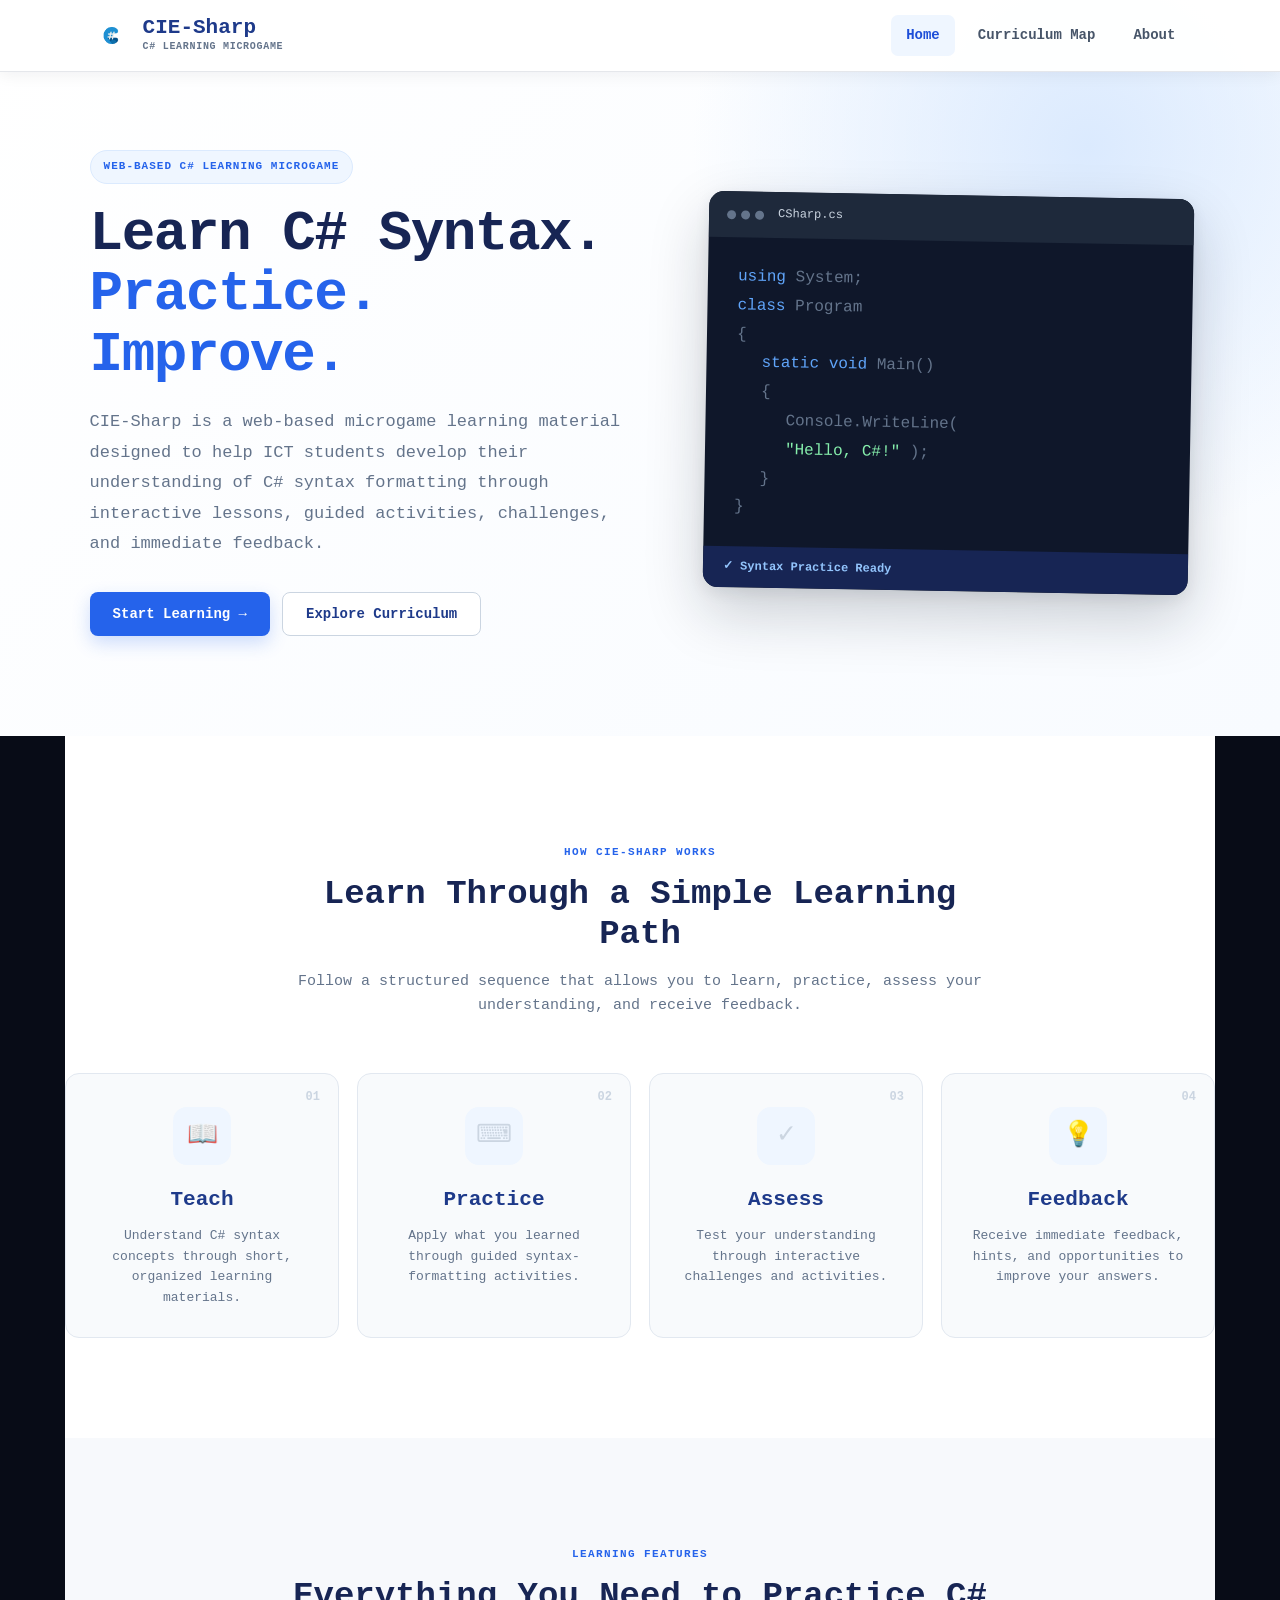
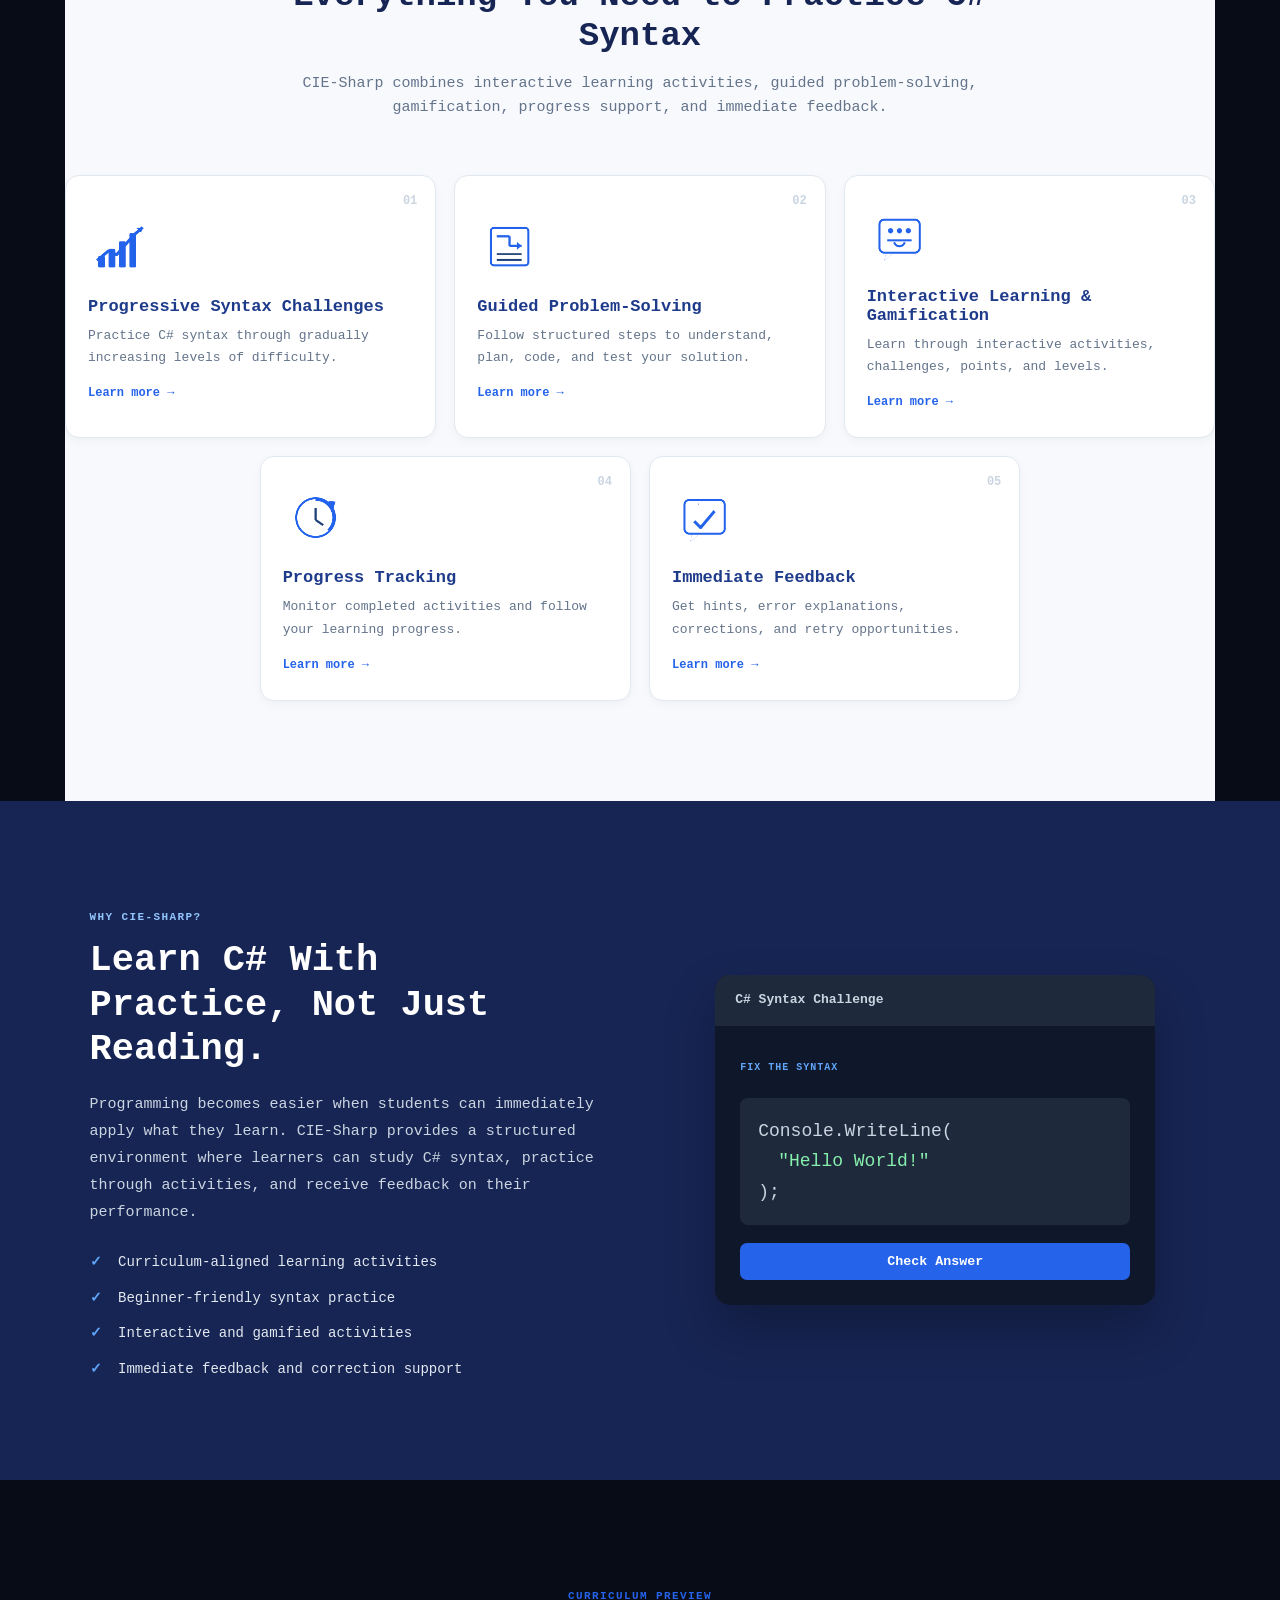
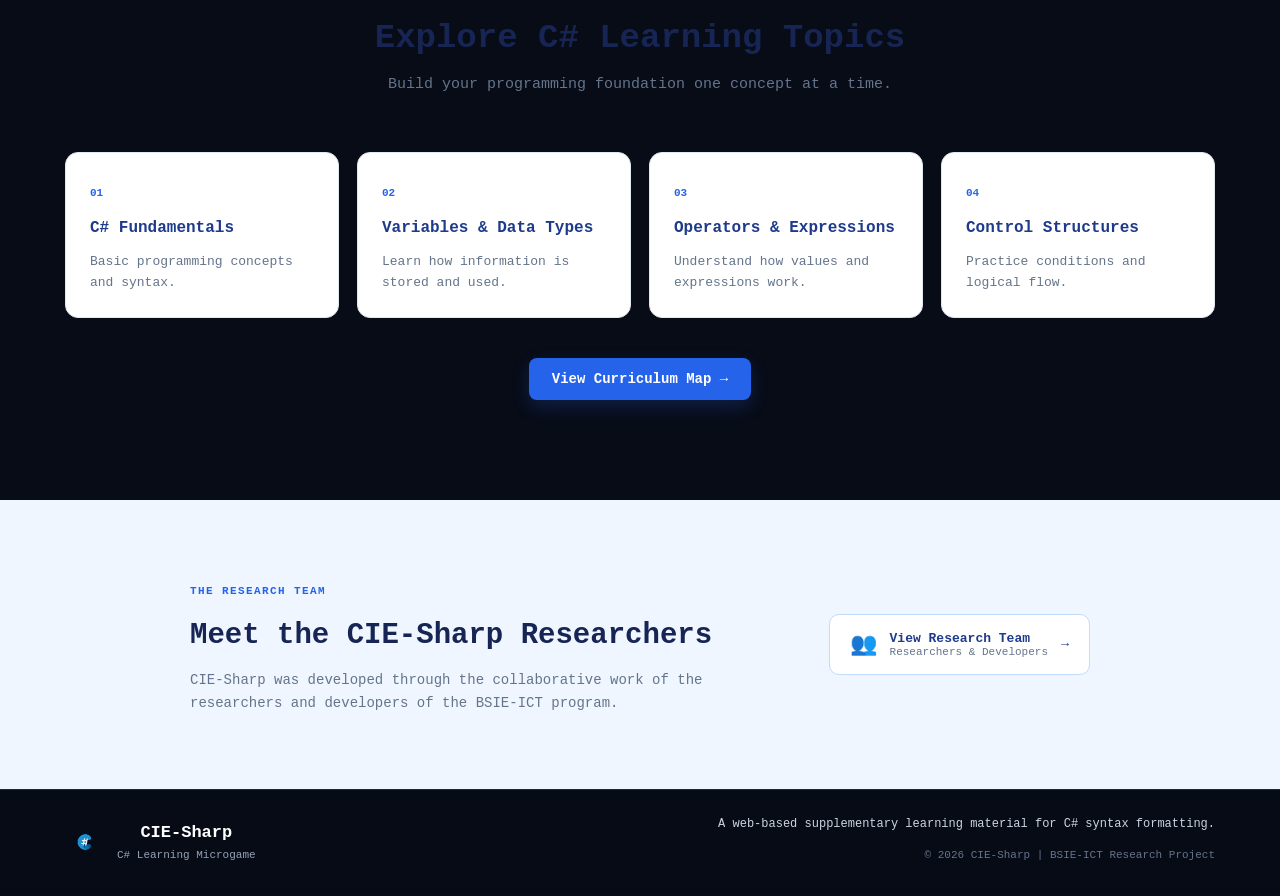
==== commit c234295f: "v3 revision" ====
--- a/index.html
+++ b/index.html
@@ -3,315 +3,764 @@
 <head>
 
     <meta charset="UTF-8">
-    <meta name="viewport" content="width=device-width, initial-scale=1.0, viewport-fit=cover">
-
-    <title>CIE-Sharp</title>
+    <meta name="viewport" content="width=device-width, initial-scale=1.0">
+
+    <title>CIE-Sharp | C# Learning Microgame</title>
 
     <link rel="stylesheet" href="style.css">
 
 </head>
+
 <body>
 
-<!-- HEADER -->
+<!-- =========================
+     HEADER
+========================= -->
+
 <header>
+
     <div class="logo">
         <img src="images/cie-sharp-logo.png" alt="CIE-Sharp Logo">
-        <h2>CIE-Sharp</h2>
+
+        <div class="logo-text">
+            <h2>CIE-Sharp</h2>
+            <span>C# Learning Microgame</span>
+        </div>
     </div>
 
     <nav>
-        <a href="curriculum.html"> Witch's Path</a>
+        <a href="index.html" class="active">Home</a>
+        <a href="curriculum.html">Curriculum Map</a>
+        <a href="about.html">About</a>
     </nav>
+
 </header>
 
-<!-- HERO -->
+
+<!-- =========================
+     HERO
+========================= -->
+
 <section class="hero">
-    <h1>Welcome to CIE-Sharp</h1>
-    <h2>Your journey into the arcane world of C# begins here.
-</h2>
-    <p>
-        Take on the role of an apprentice coder and uncover the secrets of C# through spellcraft lessons, mysterious challenges, and interactive microgames. Master each skill, overcome every trial, and discover how powerful your code can become.
-    </p>
-
-    <button onclick="location.href='lesson.html'" class="btn">
-        Start your Journey
+
+    <div class="hero-content">
+
+        <div class="hero-text">
+
+            <span class="hero-label">
+                WEB-BASED C# LEARNING MICROGAME
+            </span>
+
+            <h1>
+                Learn C# Syntax.
+                <span>Practice. Improve.</span>
+            </h1>
+
+            <p>
+                CIE-Sharp is a web-based microgame learning material
+                designed to help ICT students develop their understanding
+                of C# syntax formatting through interactive lessons,
+                guided activities, challenges, and immediate feedback.
+            </p>
+
+            <div class="hero-buttons">
+
+                <button
+                    onclick="location.href='lesson.html'"
+                    class="btn primary-btn">
+                    Start Learning →
+                </button>
+
+                <button
+                    onclick="location.href='curriculum.html'"
+                    class="btn secondary-btn">
+                    Explore Curriculum
+                </button>
+
+            </div>
+
+        </div>
+
+
+        <!-- HERO CODE CARD -->
+
+        <div class="hero-code">
+
+            <div class="code-header">
+
+                <div class="code-dots">
+                    <span></span>
+                    <span></span>
+                    <span></span>
+                </div>
+
+                <span>CSharp.cs</span>
+
+            </div>
+
+            <div class="code-content">
+
+                <p>
+                    <span class="code-keyword">using</span>
+                    System;
+                </p>
+
+                <p></p>
+
+                <p>
+                    <span class="code-keyword">class</span>
+                    Program
+                </p>
+
+                <p>{</p>
+
+                <p class="indent">
+                    <span class="code-keyword">static void</span>
+                    Main()
+                </p>
+
+                <p class="indent">{</p>
+
+                <p class="indent-2">
+                    Console.WriteLine(
+                </p>
+
+                <p class="indent-2">
+                    <span class="code-string">
+                        "Hello, C#!"
+                    </span>);
+                </p>
+
+                <p class="indent">}</p>
+
+                <p>}</p>
+
+            </div>
+
+            <div class="code-status">
+                ✓ Syntax Practice Ready
+            </div>
+
+        </div>
+
+    </div>
+
+</section>
+
+
+<!-- =========================
+     LEARNING PATH
+========================= -->
+
+<section class="section learning-path">
+
+    <div class="section-heading">
+
+        <span class="section-label">
+            HOW CIE-SHARP WORKS
+        </span>
+
+        <h2>
+            Learn Through a Simple Learning Path
+        </h2>
+
+        <p>
+            Follow a structured sequence that allows you to learn,
+            practice, assess your understanding, and receive feedback.
+        </p>
+
+    </div>
+
+
+    <div class="path-container">
+
+        <!-- STEP 1 -->
+
+        <div class="path-card">
+
+            <div class="path-number">01</div>
+
+            <div class="path-icon">📖</div>
+
+            <h3>Teach</h3>
+
+            <p>
+                Understand C# syntax concepts through short,
+                organized learning materials.
+            </p>
+
+        </div>
+
+
+        <!-- STEP 2 -->
+
+        <div class="path-card">
+
+            <div class="path-number">02</div>
+
+            <div class="path-icon">⌨</div>
+
+            <h3>Practice</h3>
+
+            <p>
+                Apply what you learned through guided
+                syntax-formatting activities.
+            </p>
+
+        </div>
+
+
+        <!-- STEP 3 -->
+
+        <div class="path-card">
+
+            <div class="path-number">03</div>
+
+            <div class="path-icon">✓</div>
+
+            <h3>Assess</h3>
+
+            <p>
+                Test your understanding through interactive
+                challenges and activities.
+            </p>
+
+        </div>
+
+
+        <!-- STEP 4 -->
+
+        <div class="path-card">
+
+            <div class="path-number">04</div>
+
+            <div class="path-icon">💡</div>
+
+            <h3>Feedback</h3>
+
+            <p>
+                Receive immediate feedback, hints, and
+                opportunities to improve your answers.
+            </p>
+
+        </div>
+
+    </div>
+
+</section>
+
+
+<!-- =========================
+     FEATURES
+========================= -->
+
+<section class="section features-section">
+
+    <div class="section-heading">
+
+        <span class="section-label">
+            LEARNING FEATURES
+        </span>
+
+        <h2>
+            Everything You Need to Practice C# Syntax
+        </h2>
+
+        <p>
+            CIE-Sharp combines interactive learning activities,
+            guided problem-solving, gamification, progress support,
+            and immediate feedback.
+        </p>
+
+    </div>
+
+
+    <div class="features-grid">
+
+
+        <!-- FEATURE 1 -->
+
+        <button
+            class="feature-card"
+            onclick="showInfo('progressive')">
+
+            <img
+                src="images/01_progressive_syntax(1).png"
+                alt="Progressive Syntax Challenges"
+                class="feature-icon">
+
+            <div class="feature-number">01</div>
+
+            <h3>
+                Progressive Syntax Challenges
+            </h3>
+
+            <p>
+                Practice C# syntax through gradually increasing
+                levels of difficulty.
+            </p>
+
+            <span class="feature-link">
+                Learn more →
+            </span>
+
+        </button>
+
+
+        <!-- FEATURE 2 -->
+
+        <button
+            class="feature-card"
+            onclick="showInfo('guided')">
+
+            <img
+                src="images/02_guided_problem_solving.png"
+                alt="Guided Problem-Solving"
+                class="feature-icon">
+
+            <div class="feature-number">02</div>
+
+            <h3>
+                Guided Problem-Solving
+            </h3>
+
+            <p>
+                Follow structured steps to understand,
+                plan, code, and test your solution.
+            </p>
+
+            <span class="feature-link">
+                Learn more →
+            </span>
+
+        </button>
+
+
+        <!-- FEATURE 3 -->
+
+        <button
+            class="feature-card"
+            onclick="showInfo('gamification')">
+
+            <img
+                src="images/03_interactive_learning_gamification.png"
+                alt="Interactive Learning and Gamification"
+                class="feature-icon">
+
+            <div class="feature-number">03</div>
+
+            <h3>
+                Interactive Learning & Gamification
+            </h3>
+
+            <p>
+                Learn through interactive activities,
+                challenges, points, and levels.
+            </p>
+
+            <span class="feature-link">
+                Learn more →
+            </span>
+
+        </button>
+
+
+        <!-- FEATURE 4 -->
+
+        <button
+            class="feature-card"
+            onclick="showInfo('progress')">
+
+            <img
+                src="images/04_progress_tracking_self_learning.png"
+                alt="Progress Tracking"
+                class="feature-icon">
+
+            <div class="feature-number">04</div>
+
+            <h3>
+                Progress Tracking
+            </h3>
+
+            <p>
+                Monitor completed activities and
+                follow your learning progress.
+            </p>
+
+            <span class="feature-link">
+                Learn more →
+            </span>
+
+        </button>
+
+
+        <!-- FEATURE 5 -->
+
+        <button
+            class="feature-card"
+            onclick="showInfo('feedback')">
+
+            <img
+                src="images/05_feedback_error_support.png"
+                alt="Immediate Feedback"
+                class="feature-icon">
+
+            <div class="feature-number">05</div>
+
+            <h3>
+                Immediate Feedback
+            </h3>
+
+            <p>
+                Get hints, error explanations,
+                corrections, and retry opportunities.
+            </p>
+
+            <span class="feature-link">
+                Learn more →
+            </span>
+
+        </button>
+
+    </div>
+
+</section>
+
+
+<!-- =========================
+     WHY CIE-SHARP
+========================= -->
+
+<section class="why-section">
+
+    <div class="why-container">
+
+        <div class="why-text">
+
+            <span class="section-label">
+                WHY CIE-SHARP?
+            </span>
+
+            <h2>
+                Learn C# With Practice,
+                Not Just Reading.
+            </h2>
+
+            <p>
+                Programming becomes easier when students can
+                immediately apply what they learn. CIE-Sharp
+                provides a structured environment where learners
+                can study C# syntax, practice through activities,
+                and receive feedback on their performance.
+            </p>
+
+            <div class="check-list">
+
+                <div>
+                    <span>✓</span>
+                    Curriculum-aligned learning activities
+                </div>
+
+                <div>
+                    <span>✓</span>
+                    Beginner-friendly syntax practice
+                </div>
+
+                <div>
+                    <span>✓</span>
+                    Interactive and gamified activities
+                </div>
+
+                <div>
+                    <span>✓</span>
+                    Immediate feedback and correction support
+                </div>
+
+            </div>
+
+        </div>
+
+
+        <div class="why-card">
+
+            <div class="mini-window">
+
+                <div class="mini-header">
+                    C# Syntax Challenge
+                </div>
+
+                <div class="mini-body">
+
+                    <span class="mini-label">
+                        FIX THE SYNTAX
+                    </span>
+
+                    <div class="mini-code">
+                        Console.WriteLine<span>(</span><br>
+                        <span class="mini-indent">
+                            "Hello World!"
+                        </span><br>
+                        <span>);</span>
+                    </div>
+
+                    <button>
+                        Check Answer
+                    </button>
+
+                </div>
+
+            </div>
+
+        </div>
+
+    </div>
+
+</section>
+
+
+<!-- =========================
+     LEARNING TOPICS
+========================= -->
+
+<section class="section topics-section">
+
+    <div class="section-heading">
+
+        <span class="section-label">
+            CURRICULUM PREVIEW
+        </span>
+
+        <h2>
+            Explore C# Learning Topics
+        </h2>
+
+        <p>
+            Build your programming foundation one concept at a time.
+        </p>
+
+    </div>
+
+
+    <div class="topics-grid">
+
+        <div class="topic-card">
+            <span>01</span>
+            <h3>C# Fundamentals</h3>
+            <p>
+                Basic programming concepts and syntax.
+            </p>
+        </div>
+
+        <div class="topic-card">
+            <span>02</span>
+            <h3>Variables & Data Types</h3>
+            <p>
+                Learn how information is stored and used.
+            </p>
+        </div>
+
+        <div class="topic-card">
+            <span>03</span>
+            <h3>Operators & Expressions</h3>
+            <p>
+                Understand how values and expressions work.
+            </p>
+        </div>
+
+        <div class="topic-card">
+            <span>04</span>
+            <h3>Control Structures</h3>
+            <p>
+                Practice conditions and logical flow.
+            </p>
+        </div>
+
+    </div>
+
+
+    <button
+        onclick="location.href='curriculum.html'"
+        class="btn primary-btn topic-button">
+
+        View Curriculum Map →
+
     </button>
 
-    <button onclick="location.href='about.html'" class="btn">
-        About CIE-Sharp
-    </button>
 </section>
 
-<!-- LEARNING FEATURES -->
-<section class="section" id="features">
-    <h2>The Magic Within CIE-Sharp</h2>
-    <p class="features-intro">
-        Step into the world of CIE-Sharp and learn the art of C# spellcraft. Practice through interactive lessons, face increasingly challenging trials, uncover solutions through guided problem-solving, and watch your mastery grow as you progress through the arcane path.
-    </p>
-    <br>
-    <h2>What Awaits, Apprentice?</h2>
-
-    <div class="features">
-        <!-- F1 -->
-        <button class="feature-card"
-                onclick="showInfo('progressive')">
-            <img src="images/01_progressive_syntax(1).png"
-                 alt="Progressive Syntax Challenges"
-                 class="feature-icon">
-            <h2>Progressive Trials</h2>
-            <h3>Progressive Syntax Challenges</h3>
-            <p>
-                Take on challenges that become more demanding as you advance.
-            </p>
-        </button>
-
-        <!-- F2 -->
-        <button class="feature-card"
-                onclick="showInfo('guided')">
-            <img src="images/02_guided_problem_solving.png"
-                 alt="Guided Problem-Solving"
-                 class="feature-icon">
-            <h2>Guided Challenges</h2>
-            <h3>Guided Problem-Solving</h3>
-            <p>
-                Receive helpful guidance as you work through C# problems.
-            </p>
-        </button>
-
-        <!-- F3 -->
-        <button class="feature-card"
-                onclick="showInfo('gamification')">
-            <img src="images/03_interactive_learning_gamification.png"
-                 alt="Interactive Learning and Gamification"
-                 class="feature-icon">
-            <h2>Interactive Spellcraft</h2>
-            <h3>Interactive Learning & Gamification</h3>
-            <p>
-                Explore C# concepts through engaging lessons and activities.
-            </p>
-        </button>
-
-        <!-- F4 -->
-        <button class="feature-card"
-                onclick="showInfo('progress')">
-            <img src="images/04_progress_tracking_self_learning.png"
-                 alt="Progress Tracking and Self-Learning"
-                 class="feature-icon">
-            <h2>Chronicle & Mastery</h2>
-            <h3>Progress Tracking & Self-Learning</h3>
-            <p>
-                Build your C# skills and strengthen your understanding with every completed challenge. Keep track of your completed Spellcraft, Trials, and learning progress.
-            </p>
-        </button>
-
-        <!-- F5 -->
-        <button class="feature-card"
-                onclick="showInfo('feedback')">
-            <img src="images/05_feedback_error_support.png"
-                 alt="Immediate Feedback and Error Support"
-                 class="feature-icon">
-            <h2>Spellcraft Guidance</h2>
-            <h3>Immediate Feedback & Error Support</h3>
-            <p>
-                Discover what went wrong in your spell and learn how to cast it correctly.
-            </p>
-        </button>
-    </div>
-</section>
-
-<!-- CREATIVE RESOURCE -->
-<section class="section" id="features">
-    <h2>Begin Your C# Spellcraft Journey</h2>
-    <h3 class="features-intro">
-        Master C# with Purpose
-    </h3>
-    <p>
-
-        Begin with the foundations of C# and progress toward more advanced concepts through guided Spellcraft, practical examples, and Challenges designed to strengthen your programming skills.
-
-    </p>
-<br>
-
-<section class="two-column">
-  <div class="story">
-    <h2>A C# Spellcraft Resource</h2>
-    <h3>Crafted for C# Apprentices</h3>
-<p>
-    Every apprentice begins with the fundamentals. This resource guides you through C# step by step—from variables and data types to classes, objects, and more. Through Spellcraft, Challenges, and Trials, you can build your programming knowledge, strengthen your skills, and grow your Mastery through hands-on practice.
-</p>
-<br>
-    <li>Understanding C# Fundamentals</li>
-    <li>Learning Programming Logic</li>
-    <li>Practicing C# Syntax</li>
-    <li>Solving Programming Problems</li>
-    <li>Understanding Object-Oriented Programming</li>
-    <li>Building Confidence Through Practice</li>
-    <li>Applying C# Concepts to Real-World Scenarios</li>
-
-  </div>
-    <iframe
-        class="ciepage-video"
-        width="560"
-        height="315"
-        src="https://pin.it/4NNlC5ZQN"
-        title="Cornell Note-Taking"
-        frameborder="0"
-        allowfullscreen>
-    </iframe>
-</section>
-<br>
-
-<!--GUIDE INFORMATION   -->
-<section class="section" id="features">
-    <h2>Why This Guide Is Different?</h2>
-    <p class="features-intro">
-        We don't just teach you how to write C# code. We help you understand why the code works, how programming concepts connect, and how to apply what you learn to real problems.
-    </p>
-    <br>
-
-    <div class="features">
-        <!-- F1 -->
-        <button class="feature-card"
-                onclick="showInfo('progressive')">
-            <img src=".png"
-                 alt="Progressive Syntax Challenges"
-                 class="feature-icon">
-            <h2>BEGIN YOUR SPELLCRAFT</h2>
-            <h3>Start with the basics</h3>
-            <p>
-                Build your foundation by learning variables, data types, operators, and basic C# syntax. Master these essential spells before advancing to more complex concepts.
-            </p>
-        </button>
-
-        <!-- F2 -->
-        <button class="feature-card"
-                onclick="showInfo('guided')">
-            <img src="images/07_turn_logic_into_code.png"
-                 alt="Guided Problem-Solving"
-                 class="feature-icon">
-            <h3>TURN LOGIC INTO CODE</h3>
-            <p>
-                Learn how to turn problems into step-by-step solutions using conditions, loops, and logical thinking. Strengthen your reasoning as you take on each new challenge.
-            </p>
-        </button>
-
-        <!-- F3 -->
-        <button class="feature-card"
-                onclick="showInfo('gamification')">
-            <img src="images/08_use_csharp_with_purpose.png"
-                 alt="Interactive Learning and Gamification"
-                 class="feature-icon">
-            <h3>USE C# WITH PURPOSE</h3>
-            <p>
-                Go beyond writing code. Discover how C# concepts work together to create useful applications and solve real-world problems through practical challenges.
-            </p>
-        </button>
-
-        <!-- F4 -->
-        <button class="feature-card"
-                onclick="showInfo('progress')">
-            <img src="images/09_practice_learn_improve.png"
-                 alt="Progress Tracking and Self-Learning"
-                 class="feature-icon">
-            <h3>PRACTICE, LEARN, IMPROVE</h3>
-            <p>
-                Mistakes are part of every apprentice's journey. Practice writing C#, learn from each challenge, and strengthen your skills one concept at a time.
-            </p>
-        </button>
-    </div>
-</section>
-
-
-<!-- FEATURE INFORMATION BOX -->
+
+<!-- =========================
+     FEATURE INFORMATION BOX
+========================= -->
+
 <div id="featureBox" class="info-box">
+
     <div class="info-content">
-        <button class="close-btn" onclick="closeInfo()">
+
+        <button
+            class="close-btn"
+            onclick="closeInfo()">
             ×
         </button>
+
         <h2 id="infoTitle"></h2>
+
         <p id="infoText"></p>
-    </div>
+
+    </div>
+
 </div>
 
-<!-- RESEARCHERS -->
-<section class="section" id="developers">
-    <h2>Researchers & Developers</h2>
-    <button
-        class="feature-card developer-button"
-        onclick="showResearchers()"
-    >
-        <h3>CIE-Sharp Research Team</h3>
-        <p>
-            View the researchers and developers
-            behind CIE-Sharp.
-        </p>
-    </button>
+
+<!-- =========================
+     RESEARCHERS
+========================= -->
+
+<section class="researcher-section">
+
+    <div class="researcher-wrapper">
+
+        <div class="researcher-heading">
+
+            <span class="section-label">
+                THE RESEARCH TEAM
+            </span>
+
+            <h2>
+                Meet the CIE-Sharp Researchers
+            </h2>
+
+            <p>
+                CIE-Sharp was developed through the collaborative
+                work of the researchers and developers of the
+                BSIE-ICT program.
+            </p>
+
+        </div>
+
+
+        <button
+            class="researcher-button"
+            onclick="showResearchers()">
+
+            <span class="researcher-button-icon">
+                👥
+            </span>
+
+            <span>
+                <strong>View Research Team</strong>
+                <small>
+                    Researchers & Developers
+                </small>
+            </span>
+
+            <span>→</span>
+
+        </button>
+
+    </div>
+
 </section>
 
-<!-- RESEARCHER INFORMATION BOX -->
+
+<!-- =========================
+     RESEARCHER MODAL
+========================= -->
+
 <div id="researcherBox" class="info-box">
+
     <div class="researcher-content">
-        <button class="close-btn" onclick="closeResearchers()">
+
+        <button
+            class="close-btn"
+            onclick="closeResearchers()">
             ×
         </button>
 
-        <!-- TITLE -->
+
         <h2 class="researcher-title">
-            Meet the CIE-Sharp Researcher Team
+            Meet the CIE-Sharp Research Team
         </h2>
 
-        <!-- RESEARCHER PROFILE -->
+
         <div class="researcher-profile">
+
             <div class="researcher-image">
-                <img id="researcherImage"
-                     src="images/marciales.jpg"
-                     alt="Researcher">
-            </div>
+
+                <img
+                    id="researcherImage"
+                    src="images/marciales.jpg"
+                    alt="Researcher">
+
+            </div>
+
 
             <div class="researcher-info">
+
                 <h2 id="researcherName">
                     Marciales, Raynan A.
                 </h2>
+
                 <h3 id="researcherRole">
                     Main Developer
                 </h3>
+
                 <p id="researcherDescription">
                     Responsible for the development and implementation
                     of the CIE-Sharp web-based microgame learning material.
                 </p>
-            </div>
-        </div>
-
-
-        <!-- NAVIGATION -->
+
+            </div>
+
+        </div>
+
+
         <div class="researcher-navigation">
-            <button id="prevResearcher"
-                    onclick="previousResearcher()"
-                    disabled>
+
+            <button
+                id="prevResearcher"
+                onclick="previousResearcher()"
+                disabled>
+
                 ← Previous
+
             </button>
 
-           <!-- COUNTER -->
+
             <span id="researcherNumberBottom">
-            1 / 5
-             </span>
-            <button id="nextResearcher"
-                    onclick="nextResearcher()">
+                1 / 5
+            </span>
+
+
+            <button
+                id="nextResearcher"
+                onclick="nextResearcher()">
+
                 Next →
+
             </button>
-        </div>
-
-        <!-- SCHOOL INFORMATION -->
+
+        </div>
+
+
         <div class="researcher-school">
+
             <p>
                 BSIE-ICT | College of Industrial Education<br>
                 Technological University of the Philippines – Manila
             </p>
-        </div>
-
-        <!-- FINAL TEAM SUMMARY -->
-        <div id="researchTeamSummary" class="research-team-summary">
-            <h2>CIE-Sharp Research Team</h2>
+
+        </div>
+
+
+        <div
+            id="researchTeamSummary"
+            class="research-team-summary">
+
+            <h2>
+                CIE-Sharp Research Team
+            </h2>
+
             <p>
                 The CIE-Sharp research team consists of the
                 researchers and developers who contributed to the
@@ -319,44 +768,89 @@
                 material for ICT students.
             </p>
 
+
             <div class="researcher-list">
+
                 <p>Domingo, Noe D.</p>
+
                 <p>Gidayawan, Joses D.</p>
-                <p>Inquig, Precious Gold B. – Research Leader</p>
-                <p>Marciales, Raynan A. – Main Developer</p>
+
+                <p>
+                    Inquig, Precious Gold B. –
+                    Research Leader
+                </p>
+
+                <p>
+                    Marciales, Raynan A. –
+                    Main Developer
+                </p>
+
                 <p>Sorinio, Bea A.</p>
-            </div>
-
-            <button class="exit-researcher-btn"
-                    onclick="closeResearchers()">
+
+            </div>
+
+
+            <button
+                class="exit-researcher-btn"
+                onclick="closeResearchers()">
+
                 Close
+
             </button>
-        </div>
-    </div>
+
+        </div>
+
+    </div>
+
 </div>
 
-<!-- FLOATING ACTION BUTTONS -->
-<div class="floating-actions" aria-label="Quick actions">
-
-    <!-- Back to Top Button -->
-    <button
-        id="backToTop"
-        class="floating-action back-to-top"
-        type="button"
-        aria-label="Back to top"
-        title="Back to top"
-    >
-        ↑
-    </button>
-
-</div>
-
-<!-- FOOTER -->
+
+<!-- =========================
+     FOOTER
+========================= -->
+
 <footer>
-    <p>
-        © 2026 CIE-Sharp | BSIE-ICT Research Project
-    </p>
+
+    <div class="footer-content">
+
+        <div class="footer-brand">
+
+            <img
+                src="images/cie-sharp-logo.png"
+                alt="CIE-Sharp Logo">
+
+            <div>
+                <strong>CIE-Sharp</strong>
+
+                <p>
+                    C# Learning Microgame
+                </p>
+            </div>
+
+        </div>
+
+
+        <div class="footer-text">
+
+            <p>
+                A web-based supplementary learning material
+                for C# syntax formatting.
+            </p>
+
+            <span>
+                © 2026 CIE-Sharp | BSIE-ICT Research Project
+            </span>
+
+        </div>
+
+    </div>
+
 </footer>
+
+
 <script src="script.js"></script>
+
 </body>
+
+
 </html>
--- a/style.css
+++ b/style.css
@@ -1,1282 +1,3215 @@
+/* =========================
+   ABOUT
+========================= */
+
 *{
     margin:0;
     padding:0;
     box-sizing:border-box;
+}
+
+html{
+    scroll-behavior:smooth;
+}
+
+body{
     font-family:Arial, Helvetica, sans-serif;
-}
-
-body{
-    background:#f0f7ff;
-    color:#333;
+    background:#f7f9fc;
+    color:#1e293b;
     line-height:1.6;
 }
 
 
-/*HEADER */
-
-header{
-    background:#1e3a8a;
-    color:white;
-    padding:14px 50px;
-    display:flex;
-    align-items:center;
-    justify-content:space-between;
-    min-height:75px;
-    box-shadow:0 2px 8px rgba(0,0,0,.12);
-}
-
-.logo{
-    display:flex;
-    align-items:center;
-    gap:12px;
-}
-
-.logo img{
-    width:70px;
-    height:70px;
-    object-fit:contain;
-}
-
-.logo h2{
-    font-size:25px;
-    margin:0;
-    line-height:1.1;
-    letter-spacing:.5px;
-}
-
-.logo span{
-    display:block;
-    font-size:12px;
-    color:#dbeafe;
-    margin-top:3px;
-}
-
-nav{
-    display:flex;
-    align-items:center;
-    gap:8px;
-}
-
-nav a{
-    color:white;
-    text-decoration:none;
-    font-size:15px;
-    font-weight:bold;
-    padding:9px 13px;
-    border-radius:6px;
-    transition:.3s;
-}
-
-nav a:hover{
-    background:#2563eb;
-    color:white;
-}
-
-
-/* =========================
-   BACK BUTTON
-========================= */
-
-.back-btn{
-    color:white;
-    background:#2563eb;
-    text-decoration:none;
-    padding:9px 15px;
-    border-radius:6px;
-    font-size:14px;
-    font-weight:bold;
-    transition:.3s;
-}
-
-.back-btn:hover{
-    background:#1d4ed8;
-    transform:translateX(-3px);
-}
-
-
-/* HERO */
-
-.hero{
-    background:white;
-    text-align:center;
-    padding:80px 20px;
-    animation:fadeIn .7s ease;
-}
-
-.hero h1{
-    color:#0c4a6e;
-    font-size:46px;
-    margin-bottom:20px;
-}
-
-.hero p{
-    max-width:750px;
-    margin:0 auto 30px;
-    font-size:18px;
-    color:#555;
-}
-
-
-/* =========================
-   MAIN BUTTON
-========================= */
-
-.btn{
-    display:inline-block;
-    border:none;
-    background:#2563eb;
-    color:white;
-    padding:13px 28px;
-    border-radius:7px;
-    font-size:16px;
-    font-weight:bold;
-    cursor:pointer;
-    text-decoration:none;
-    transition:.3s;
-}
-
-.btn:hover{
-    background:#1d4ed8;
-    transform:translateY(-2px);
-}
-
-
-/* =========================
-   GENERAL SECTION
-========================= */
-
-.section{
-    width:90%;
-    max-width:1100px;
-    margin:50px auto;
-    text-align:center;
-    animation:fadeIn .8s ease;
-}
-
-.section h2{
-    color:#0369a1;
-    margin-bottom:20px;
-}
-
-.section p{
-    color:#555;
-}
-
-
-/* CARDS */
-
-.card{
-    background:white;
-    padding:25px;
-    margin:15px;
-    border-radius:10px;
-    box-shadow:0 4px 10px rgba(0,0,0,.08);
-    transition:.3s;
-}
-
-.card:hover{
-    transform:translateY(-5px);
-    box-shadow:0 8px 18px rgba(0,0,0,.12);
-}
-
-.card h3{
-    color:#2563eb;
-    margin-bottom:10px;
-}
-
-.card h2{
-    color:#0c4a6e;
-    margin-bottom:12px;
-}
-
-.card p{
-    color:#555;
-}
-
-
-/* =========================
-   LEARNING FEATURES
-========================= */
-
-.features{
-    display:grid;
-    grid-template-columns:repeat(3,1fr);
-    gap:20px;
-}
-
-.feature-card{
-    background:white;
-    border:none;
-    padding:25px;
-    border-radius:10px;
-    box-shadow:0 4px 10px rgba(0,0,0,.08);
-    cursor:pointer;
-    text-align:center;
-    transition:.3s;
-}
-
-.feature-card:hover{
-    transform:translateY(-5px);
-    box-shadow:0 8px 18px rgba(0,0,0,.12);
-}
-
-.feature-card h3{
-    color:#2563eb;
-    margin-bottom:10px;
-}
-
-.feature-card p{
-    color:#555;
-}
-
-
-/*TARGET USERS*/
-
-.target-users{
-    width:80%;
-    max-width:900px;
-    margin:50px auto;
-    padding:35px;
-    background:white;
-    text-align:center;
-    border-radius:10px;
-    box-shadow:0 4px 10px rgba(0,0,0,.08);
-}
-
-.target-users h2{
-    color:#0c4a6e;
-    margin-bottom:15px;
-}
-
-
-/* =========================
-   LESSON MODULES
-========================= */
-
-.modules {
-    width: min(92%, 1120px);
-    max-width: 1120px;
-
-    margin: 45px auto;
-
-    display: grid;
-    grid-template-columns: repeat(3, minmax(0, 1fr));
-
-    gap: 24px;
-
-    align-items: stretch;
-}
-
-
-/* =========================
-   CARD
-========================= */
-
-.modules .module-card {
-    position: relative;
-
-    margin: 0;
-    padding: 0;
-
-    min-width: 0;
-
-    background: #f0f7ff;
-
-    border: 1px solid #bfdbfe;
-
-    border-radius: 20px;
-
-    overflow: hidden;
-
-    box-shadow:
-        0 5px 14px rgba(12, 74, 110, 0.10);
-
-    transition:
-        transform 0.25s ease,
-        box-shadow 0.25s ease;
-}
-
-
-/* Hover */
-
-.modules .module-card:hover {
-    transform: translateY(-6px);
-
-    box-shadow:
-        0 12px 28px rgba(12, 74, 110, 0.16);
-}
-
-
-/* =========================
-   IMAGE AREA
-========================= */
-
-.module-image {
-    position: relative;
-
-    width: 100%;
-    height: 155px;
-
-    overflow: hidden;
-
-    background:
-        linear-gradient(
-            135deg,
-            #93c5fd,
-            #60a5fa
-        );
-}
-
-
-/* Image */
-
-.module-image img {
-    width: 100%;
-    height: 100%;
-
-    display: block;
-
-    object-fit: cover;
-
-    transition:
-        transform 0.4s ease,
-        filter 0.3s ease;
-}
-
-
-/* Slight image zoom */
-
-.module-card:hover .module-image img {
-    transform: scale(1.05);
-}
-
-
-/* Soft overlay */
-
-.module-image::after {
-    content: "";
-
-    position: absolute;
-
-    inset: 0;
-
-    background:
-        linear-gradient(
-            to bottom,
-            rgba(2, 44, 122, 0.02),
-            rgba(2, 44, 122, 0.16)
-        );
-
-    pointer-events: none;
-}
-
-
-/* =========================
-   PROGRESS BADGE
-========================= */
-
-.module-progress {
-    position: absolute;
-
-    top: 12px;
-    left: 12px;
-
-    z-index: 2;
-
-    min-width: 48px;
-
-    padding: 5px 10px;
-
-    background: rgba(255, 252, 250, 0.90);
-
-    color: #0369a1;
-
-    border: 1px solid rgba(255,255,255,0.7);
-
-    border-radius: 20px;
-
-    font-size: 11px;
-
-    font-weight: 600;
-
-    text-align: center;
-
-    box-shadow:
-        0 2px 6px rgba(0,0,0,0.08);
-
-    backdrop-filter: blur(4px);
-}
-
-
-/* =========================
-   CARD CONTENT
-========================= */
-
-.module-content {
-    display: flex;
-
-    flex-direction: column;
-
-    min-height: 255px;
-
-    padding: 20px 20px 18px;
-}
-
-
-/* Module number */
-
-.module-number {
-    display: inline-block;
-
-    margin-bottom: 8px;
-
-    color: #4b5563;
-
-    font-size: 10px;
-
-    font-weight: 700;
-
-    letter-spacing: 1px;
-
-    text-transform: uppercase;
-}
-
-
-/* Title */
-
-.modules .module-card h2 {
-    margin: 0 0 9px;
-
-    color: #1e40af;
-
-    font-size: 19px;
-
-    line-height: 1.25;
-
-    font-weight: 600;
-}
-
-
-/* Description */
-
-.modules .module-card p {
-    margin: 0;
-
-    color: #2563eb;
-
-    font-size: 13px;
-
-    line-height: 1.55;
-}
-
-
-/* =========================
-   INFORMATION ROW
-========================= */
-
-.module-info {
-    display: flex;
-
-    align-items: center;
-
-    flex-wrap: wrap;
-
-    gap: 10px;
-
-    margin-top: auto;
-
-    margin-bottom: 14px;
-
-    padding-top: 14px;
-
-    border-top: 1px solid #0c4a6e;
-
-    color: #0369a1;
-
-    font-size: 11px;
-}
-
-
-/* =========================
-   BUTTON
-========================= */
-
-.modules .module-card button {
-    width: 100%;
-
-    min-height: 40px;
-
-    padding: 9px 14px;
-
-    border: none;
-
-    border-radius: 10px;
-
-    background: #3b82f6;
-
-    color: white;
-
-    font-size: 13px;
-
-    font-weight: 700;
-
-    cursor: pointer;
-
-    transition:
-        background 0.2s ease,
-        transform 0.2s ease;
-}
-
-
-/* Active button */
-
-.modules .module-card button:hover {
-    background: #2563eb;
-
-    transform: translateY(-2px);
-}
-
-
-/* Locked button */
-
-.modules .module-card button:disabled {
-    background: #bfdbfe;
-
-    color: #2832a0;
-
-    cursor: not-allowed;
-
-    transform: none;
-}
-
-
-/* =========================================================
-   PROGRESS SECTION
-========================================================= */
-
-.progress {
-    width: min(92%, 1120px);
-
-    max-width: 1120px;
-
-    margin: 30px auto;
-
-    padding: 24px 28px;
-
-    background: #f0f7ff;
-
-    border: 1px solid #bfdbfe;
-
-    border-radius: 18px;
-
-    box-shadow:
-        0 5px 14px rgba(12, 74, 110, 0.08);
-}
-
-
-.progress h2 {
-    margin-bottom: 12px;
-
-    color: #0c4a6e;
-
-    font-size: 18px;
-}
-
-
-/* Progress bar */
-
-.progress progress {
-    width: 100%;
-
-    height: 10px;
-
-    border: none;
-
-    border-radius: 20px;
-
-    overflow: hidden;
-}
-
-
-/* Chrome / Edge / Safari */
-
-.progress progress::-webkit-progress-bar {
-    background: #dbeafe;
-
-    border-radius: 20px;
-}
-
-.progress progress::-webkit-progress-value {
-    background: #3b82f6;
-
-    border-radius: 20px;
-}
-
-
-/* Firefox */
-
-.progress progress::-moz-progress-bar {
-    background: #3b82f6;
-
-    border-radius: 20px;
-}
-
-
-.progress p {
-    margin-top: 8px;
-
-    color: #64748b;
-
-    font-size: 12px;
-}
-
-
-/* =========================================================
-   HERO - MATCH SOFTER DESIGN
-========================================================= */
-
-.hero {
-    background:
-        linear-gradient(
-            135deg,
-            #f0f7ff,
-            #e0f2fe
-        );
-
-    padding: 65px 20px 55px;
-}
-
-
-.hero h1 {
-    color: #1e3a8a;
-
-    font-size: clamp(32px, 5vw, 46px);
-
-    font-weight: 600;
-}
-
-
-.hero p {
-    color: #475569;
-
-    font-size: 16px;
-
-    line-height: 1.7;
-}
-
-
-/* =========================================================
-   OBJECTIVE
-========================================================= */
-
-.objective {
-    width: min(92%, 900px);
-
-    background: #f0f7ff;
-
-    border: 1px solid #bfdbfe;
-
-    border-radius: 18px;
-
-    box-shadow:
-        0 5px 14px rgba(29, 78, 137, 0.08);
-}
-
-
-.objective h2 {
-    color: #1e40af;
-}
-
-
-.objective p {
-    color: #475569;
-}
-
-
-/* =========================================================
-   RESPONSIVE TABLET
-========================================================= */
-
-@media (max-width: 900px) {
-
-    .modules {
-        grid-template-columns:
-            repeat(2, minmax(0, 1fr));
-
-        gap: 20px;
-    }
-
-    .module-image {
-        height: 150px;
-    }
-
-}
-
-
-/* =========================================================
-   RESPONSIVE PHONE
-========================================================= */
-
-@media (max-width: 650px) {
-
-    .modules {
-        width: min(92%, 550px);
-
-        grid-template-columns: 1fr;
-
-        gap: 20px;
-
-        margin-top: 30px;
-    }
-
-
-    .module-image {
-        height: 175px;
-    }
-
-
-    .module-content {
-        min-height: 230px;
-
-        padding: 18px;
-    }
-
-
-    .modules .module-card h2 {
-        font-size: 18px;
-    }
-
-
-    .modules .module-card p {
-        font-size: 13px;
-    }
-
-
-    .module-info {
-        font-size: 11px;
-    }
-
-}
-
-
-/* =========================================================
-   VERY SMALL PHONES
-========================================================= */
-
-@media (max-width: 380px) {
-
-    .module-image {
-        height: 150px;
-    }
-
-
-    .module-content {
-        padding: 16px;
-    }
-
-
-    .modules .module-card h2 {
-        font-size: 17px;
-    }
-
-}
-
-
-/* PROGRESS */
-
-.progress{
-    width:80%;
-    max-width:900px;
-    margin:40px auto;
-    padding:30px;
-    background:white;
-    border-radius:10px;
-    text-align:center;
-    box-shadow:0 4px 10px rgba(0,0,0,.08);
-}
-
-.progress h2{
-    color:#1e3a8a;
-    margin-bottom:18px;
-}
-
-progress{
-    width:100%;
-    height:22px;
-}
-
-.progress p{
-    margin-top:12px;
-    font-weight:bold;
-    color:#555;
-}
-
-.progress button{
-    display:inline-block;
-    border:none;
-    background:#2563eb;
-    color:white;
-    padding:13px 28px;
-    border-radius:7px;
-    font-size:16px;
-    font-weight:bold;
-    cursor:pointer;
-    text-decoration:none;
-    transition:.3s;
-    margin-top:12px;
-}
-
-.progress button:hover{
-    background:#1d4ed8;
-    transform:translateY(-2px);
-}
-
-
-/* =========================
-   LEARNING OBJECTIVE
-========================= */
-
-.objective{
-    width:80%;
-    max-width:900px;
-    margin:50px auto;
-    padding:35px;
-    background:white;
-    border-radius:10px;
-    text-align:center;
-    box-shadow:0 4px 10px rgba(0,0,0,.08);
-}
-
-.objective h2{
-    color:#0c4a6e;
-    margin-bottom:15px;
-}
-
-.objective p{
-    color:#555;
-}
-
-
-/* LESSON CONTENT */
-
-.lesson-content{
-    width:85%;
-    max-width:900px;
-    margin:40px auto;
-    background:white;
-    padding:40px;
-    border-radius:10px;
-    box-shadow:0 4px 10px rgba(0,0,0,.08);
-}
-
-.lesson-content h2{
-    color:#0c4a6e;
-    margin-bottom:15px;
-}
-
-.lesson-content h3{
-    color:#2563eb;
-    margin-top:25px;
-    margin-bottom:10px;
-}
-
-.lesson-content p{
-    color:#555;
-    margin-bottom:15px;
-}
-
-
-/* =========================
-   CODE EXAMPLE
-========================= */
-
-.code-box{
-    background:#0f172a;
-    color:#dbeafe;
-    padding:20px;
-    border-radius:8px;
-    margin:20px 0;
-    overflow-x:auto;
-    font-family:Consolas, monospace;
-    line-height:1.6;
-}
-
-
-/* MICROGAME AREA */
-
-.game-area{
-    width:90%;
-    max-width:900px;
-    margin:40px auto;
-    padding:35px;
-    background:white;
-    border-radius:10px;
-    text-align:center;
-    box-shadow:0 4px 10px rgba(0,0,0,.08);
-}
-
-.game-area h2{
-    color:#0c4a6e;
-    margin-bottom:15px;
-}
-
-.game-btn{
-    background:#2563eb;
-    color:white;
-    border:none;
-    padding:12px 22px;
-    border-radius:6px;
-    cursor:pointer;
-    font-weight:bold;
-    transition:.3s;
-}
-
-.game-btn:hover{
-    background:#1d4ed8;
-    transform:translateY(-2px);
-}
-
-
-/*INFORMATION BOX */
-
-.info-box{
-    display:none;
+/* HEADER */
+
+.about-header{
     position:fixed;
     top:0;
     left:0;
     width:100%;
-    height:100%;
-    background:rgba(0,0,0,.45);
+    height:72px;
+
+    background:rgba(255,255,255,.96);
+
+    display:flex;
+    align-items:center;
+    justify-content:space-between;
+
+    padding:0 7%;
+
+    z-index:999;
+
+    border-bottom:1px solid #e5e7eb;
+
+    box-shadow:
+        0 3px 15px rgba(15,23,42,.06);
+}
+
+.about-brand{
+    display:flex;
+    align-items:center;
+    gap:10px;
+}
+
+.about-brand img{
+    width:43px;
+    height:43px;
+    object-fit:contain;
+}
+
+.about-brand h2{
+    color:#1e3a8a;
+    font-size:21px;
+    line-height:1.1;
+}
+
+.about-brand span{
+    color:#64748b;
+    font-size:10px;
+    font-weight:bold;
+    letter-spacing:.7px;
+    text-transform:uppercase;
+}
+
+.about-header nav{
+    display:flex;
+    gap:8px;
+}
+
+.about-header nav a{
+    color:#475569;
+    text-decoration:none;
+
+    padding:9px 15px;
+
+    border-radius:7px;
+
+    font-size:14px;
+    font-weight:bold;
+
+    transition:.25s;
+}
+
+.about-header nav a:hover{
+    color:#1e3a8a;
+    background:#eff6ff;
+}
+
+.about-header nav a.active{
+    color:#1d4ed8;
+    background:#eff6ff;
+}
+
+
+/*HERO*/
+
+.about-hero{
+    min-height:680px;
+
+    padding:145px 7% 90px;
+
+    background:
+        radial-gradient(
+            circle at 85% 20%,
+            #dbeafe 0,
+            transparent 32%
+        ),
+        linear-gradient(
+            135deg,
+            #ffffff 0%,
+            #f8fbff 100%
+        );
+
+    display:flex;
+    align-items:center;
+}
+
+.about-hero-content{
+    width:100%;
+    max-width:1150px;
+
+    margin:auto;
+
+    display:grid;
+
+    grid-template-columns:1fr 1fr;
+
+    gap:75px;
+
+    align-items:center;
+}
+
+.hero-label{
+    display:inline-block;
+
+    color:#2563eb;
+    background:#eff6ff;
+
+    border:1px solid #dbeafe;
+
+    padding:7px 13px;
+
+    border-radius:30px;
+
+    font-size:11px;
+    font-weight:bold;
+
+    letter-spacing:1px;
+
+    margin-bottom:20px;
+}
+
+.about-hero h1{
+    color:#172554;
+
+    font-size:54px;
+
+    line-height:1.08;
+
+    letter-spacing:-1.5px;
+
+    margin-bottom:22px;
+}
+
+.about-hero h1 span{
+    color:#2563eb;
+}
+
+.about-hero-text > p{
+    max-width:600px;
+
+    color:#64748b;
+
+    font-size:16px;
+
+    line-height:1.8;
+
+    margin-bottom:30px;
+}
+
+.hero-actions{
+    display:flex;
+    gap:12px;
+
+    flex-wrap:wrap;
+}
+
+
+/* BUTTONS */
+
+.about-btn{
+    display:inline-block;
+
+    padding:13px 23px;
+
+    border-radius:8px;
+
+    text-decoration:none;
+
+    font-size:14px;
+
+    font-weight:bold;
+
+    transition:.25s;
+}
+
+.about-btn.primary{
+    background:#2563eb;
+    color:white;
+
+    box-shadow:
+        0 7px 18px rgba(37,99,235,.22);
+}
+
+.about-btn.primary:hover{
+    background:#1d4ed8;
+
+    transform:translateY(-2px);
+}
+
+.about-btn.secondary{
+    background:white;
+
+    color:#1e3a8a;
+
+    border:1px solid #cbd5e1;
+}
+
+.about-btn.secondary:hover{
+    border-color:#2563eb;
+
+    background:#eff6ff;
+
+    transform:translateY(-2px);
+}
+
+
+/* CODE WINDOW */
+
+.about-code-window{
+    background:#0f172a;
+
+    border-radius:15px;
+
+    overflow:hidden;
+
+    box-shadow:
+        0 25px 60px rgba(15,23,42,.20);
+
+    transform:rotate(1deg);
+
+    transition:.3s;
+}
+
+.about-code-window:hover{
+    transform:
+        rotate(0deg)
+        translateY(-5px);
+}
+
+.code-top{
+    height:46px;
+
+    padding:0 18px;
+
+    background:#1e293b;
+
+    display:flex;
+
+    align-items:center;
+
+    gap:14px;
+
+    color:#cbd5e1;
+
+    font-size:12px;
+}
+
+.code-dots{
+    display:flex;
+    gap:5px;
+}
+
+.code-dots span{
+    width:9px;
+    height:9px;
+
+    border-radius:50%;
+
+    background:#64748b;
+}
+
+.code-body{
+    padding:28px;
+
+    color:#cbd5e1;
+
+    font-family:Consolas,monospace;
+
+    font-size:15px;
+
+    line-height:1.9;
+}
+
+.code-body p{
+    margin:0;
+}
+
+.keyword{
+    color:#60a5fa;
+}
+
+.string{
+    color:#86efac;
+}
+
+.value{
+    color:#fbbf24;
+}
+
+.indent{
+    padding-left:25px;
+}
+
+.indent-2{
+    padding-left:50px;
+}
+
+.code-status{
+    background:#172554;
+
+    color:#93c5fd;
+
+    padding:11px 20px;
+
+    font-size:12px;
+
+    font-weight:bold;
+}
+
+
+/* GENERAL SECTION */
+
+.about-section{
+    width:90%;
+
+    max-width:1150px;
+
+    margin:auto;
+
+    padding:100px 0;
+}
+
+.section-heading{
+    text-align:center;
+
+    max-width:720px;
+
+    margin:0 auto 55px;
+}
+
+.section-label{
+    display:inline-block;
+
+    color:#2563eb;
+
+    font-size:11px;
+
+    font-weight:bold;
+
+    letter-spacing:1.4px;
+
+    margin-bottom:12px;
+}
+
+.section-heading h2{
+    color:#172554;
+
+    font-size:34px;
+
+    line-height:1.2;
+
+    margin-bottom:15px;
+}
+
+.section-heading p{
+    color:#64748b;
+
+    font-size:15px;
+}
+
+
+/* INTRO  */
+
+.about-intro-grid{
+    display:grid;
+
+    grid-template-columns:
+        repeat(3,1fr);
+
+    gap:20px;
+}
+
+.intro-card{
+    background:white;
+
+    border:1px solid #e2e8f0;
+
+    border-radius:14px;
+
+    padding:30px 25px;
+
+    transition:.3s;
+}
+
+.intro-card:hover{
+    transform:translateY(-5px);
+
+    border-color:#bfdbfe;
+
+    box-shadow:
+        0 12px 30px rgba(15,23,42,.08);
+}
+
+.intro-icon{
+    width:55px;
+    height:55px;
+
+    border-radius:14px;
+
+    background:#eff6ff;
+
+    display:flex;
+
+    align-items:center;
     justify-content:center;
+
+    font-size:25px;
+
+    margin-bottom:18px;
+}
+
+.intro-card h3{
+    color:#1e3a8a;
+
+    font-size:18px;
+
+    margin-bottom:10px;
+}
+
+.intro-card p{
+    color:#64748b;
+
+    font-size:13px;
+
+    line-height:1.7;
+}
+
+
+/* STORY */
+
+.story-section{
+    padding:100px 7%;
+
+    background:#172554;
+
+    color:white;
+}
+
+.story-container{
+    max-width:1150px;
+
+    margin:auto;
+
+    display:grid;
+
+    grid-template-columns:
+        1fr 1fr;
+
+    gap:80px;
+
     align-items:center;
-    z-index:1000;
-}
-
-.info-content{
+}
+
+.story-text .section-label{
+    color:#93c5fd;
+}
+
+.story-text h2{
+    font-size:38px;
+
+    line-height:1.2;
+
+    margin-bottom:20px;
+}
+
+.story-text p{
+    color:#cbd5e1;
+
+    font-size:15px;
+
+    line-height:1.8;
+
+    margin-bottom:18px;
+}
+
+
+/* TIMELINE */
+
+.story-timeline{
+    position:relative;
+}
+
+.timeline-item{
+    display:grid;
+
+    grid-template-columns:55px 1fr;
+
+    gap:18px;
+
+    padding:20px 0;
+
+    border-bottom:1px solid
+        rgba(255,255,255,.12);
+}
+
+.timeline-item:last-child{
+    border-bottom:none;
+}
+
+.timeline-number{
+    width:45px;
+    height:45px;
+
+    border-radius:50%;
+
+    background:#2563eb;
+
+    display:flex;
+
+    align-items:center;
+    justify-content:center;
+
+    color:white;
+
+    font-size:12px;
+
+    font-weight:bold;
+}
+
+.timeline-item h3{
+    font-size:17px;
+
+    margin-bottom:5px;
+}
+
+.timeline-item p{
+    color:#cbd5e1;
+
+    font-size:13px;
+}
+
+
+/* WORKFLOW */
+
+.workflow-section{
+    background:#f7f9fc;
+}
+
+.workflow-grid{
+    display:grid;
+
+    grid-template-columns:
+        repeat(5,1fr);
+
+    gap:16px;
+}
+
+.workflow-card{
+    position:relative;
+
     background:white;
-    width:90%;
-    max-width:600px;
-    padding:35px;
-    border-radius:10px;
-    position:relative;
-    box-shadow:0 10px 30px rgba(0,0,0,.2);
-    animation:popup .3s ease;
-}
-
-.info-content h2{
-    color:#0c4a6e;
-    margin-bottom:15px;
-}
-
-.info-content p{
-    color:#555;
+
+    border:1px solid #e2e8f0;
+
+    border-radius:14px;
+
+    padding:28px 20px;
+
+    text-align:center;
+
+    transition:.3s;
+}
+
+.workflow-card:hover{
+    transform:translateY(-5px);
+
+    border-color:#bfdbfe;
+
+    box-shadow:
+        0 12px 30px rgba(15,23,42,.08);
+}
+
+.workflow-number{
+    position:absolute;
+
+    top:14px;
+    right:15px;
+
+    color:#cbd5e1;
+
+    font-size:11px;
+
+    font-weight:bold;
+}
+
+.workflow-icon{
+    width:55px;
+    height:55px;
+
+    margin:5px auto 17px;
+
+    border-radius:14px;
+
+    background:#eff6ff;
+
+    display:flex;
+
+    align-items:center;
+    justify-content:center;
+
+    font-size:24px;
+}
+
+.workflow-card h3{
+    color:#1e3a8a;
+
+    margin-bottom:8px;
+}
+
+.workflow-card p{
+    color:#64748b;
+
+    font-size:12px;
+
     line-height:1.7;
 }
 
-.close-btn{
-    position:absolute;
-    right:15px;
-    top:8px;
-    border:none;
-    background:none;
-    font-size:28px;
-    color:#555;
-    cursor:pointer;
-    transition:.2s;
-}
-
-.close-btn:hover{
-    color:#0c4a6e;
-    transform:scale(1.1);
-}
-
-
-/* RESEARCHER BUTTON*/
-
-.developer-button{
-    width:300px;
+
+/* MICROGAME= */
+
+.microgame-section{
+    padding:100px 7%;
+
+    background:#eef5ff;
+}
+
+.microgame-section .section-heading{
+    max-width:750px;
+}
+
+.microgame-grid{
+    max-width:1100px;
+
     margin:auto;
+
+    display:grid;
+
+    grid-template-columns:
+        repeat(4,1fr);
+
+    gap:18px;
+}
+
+.microgame-card{
+    background:white;
+
+    border:1px solid #dbeafe;
+
+    border-radius:14px;
+
+    padding:27px 23px;
+
+    transition:.3s;
+}
+
+.microgame-card:hover{
+    transform:translateY(-5px);
+
+    box-shadow:
+        0 12px 30px rgba(37,99,235,.10);
+}
+
+.microgame-card > span{
+    color:#2563eb;
+
+    font-size:11px;
+
+    font-weight:bold;
+}
+
+.microgame-card h3{
+    color:#1e3a8a;
+
+    font-size:17px;
+
+    margin:12px 0 9px;
+}
+
+.microgame-card p{
+    color:#64748b;
+
+    font-size:13px;
+
+    line-height:1.7;
+}
+
+
+/* TOPICS */
+
+.topics-grid{
+    display:grid;
+
+    grid-template-columns:
+        repeat(4,1fr);
+
+    gap:18px;
+
+    margin-bottom:35px;
+}
+
+.topic-card{
+    background:white;
+
+    border:1px solid #e2e8f0;
+
+    border-radius:13px;
+
+    padding:25px;
+
+    transition:.3s;
+}
+
+.topic-card:hover{
+    transform:translateY(-4px);
+
+    border-color:#bfdbfe;
+
+    box-shadow:
+        0 10px 25px rgba(15,23,42,.07);
+}
+
+.topic-card span{
+    color:#2563eb;
+
+    font-size:11px;
+
+    font-weight:bold;
+}
+
+.topic-card h3{
+    color:#1e3a8a;
+
+    font-size:16px;
+
+    margin:10px 0;
+}
+
+.topic-card p{
+    color:#64748b;
+
+    font-size:13px;
+}
+
+.center-button{
+    text-align:center;
+}
+
+
+/* RESEARCH */
+
+.research-section{
+    padding:75px 7%;
+
+    background:#172554;
+
+    color:white;
+}
+
+.research-container{
+    max-width:1100px;
+
+    margin:auto;
+
+    display:flex;
+
+    align-items:center;
+
+    justify-content:space-between;
+
+    gap:50px;
+}
+
+.research-container .section-label{
+    color:#93c5fd;
+}
+
+.research-container h2{
+    font-size:30px;
+
+    margin-bottom:12px;
+}
+
+.research-container p{
+    max-width:650px;
+
+    color:#cbd5e1;
+
+    font-size:14px;
+
+    line-height:1.8;
+}
+
+.research-box{
+    min-width:280px;
+
+    display:flex;
+
+    align-items:center;
+
+    gap:15px;
+
+    padding:20px;
+
+    background:#1e293b;
+
+    border:1px solid
+        rgba(255,255,255,.1);
+
+    border-radius:12px;
+}
+
+.research-icon{
+    font-size:30px;
+}
+
+.research-box strong{
     display:block;
-}
-
-
-/* RESEARCHER INFORMATION */
-
-.developer-intro{
-    margin-bottom:20px;
-}
-
-.researcher-list{
-    background:#dbeafe;
-    padding:15px;
+
+    color:white;
+
+    font-size:15px;
+}
+
+.research-box span{
+    display:block;
+
+    color:#94a3b8;
+
+    font-size:11px;
+
+    margin-top:3px;
+}
+
+
+/* CTA */
+
+.about-cta{
+    padding:100px 20px;
+
+    text-align:center;
+
+    background:
+        radial-gradient(
+            circle at center,
+            #dbeafe,
+            transparent 60%
+        );
+}
+
+.about-cta h2{
+    color:#172554;
+
+    font-size:38px;
+
+    margin-bottom:12px;
+}
+
+.about-cta p{
+    color:#64748b;
+
+    font-size:15px;
+
+    margin-bottom:25px;
+}
+
+.cta-button{
+    display:inline-block;
+
+    background:#2563eb;
+
+    color:white;
+
+    text-decoration:none;
+
+    padding:14px 25px;
+
     border-radius:8px;
-    margin:20px 0;
-}
-
-.researcher-list p{
-    color:#0369a1;
-    font-weight:bold;
-    margin:8px 0;
-}
-
-.developer-school{
-    text-align:center;
+
+    font-weight:bold;
+
     font-size:14px;
-    color:#666;
-    margin-top:20px;
+
+    box-shadow:
+        0 7px 18px rgba(37,99,235,.22);
+
+    transition:.25s;
+}
+
+.cta-button:hover{
+    background:#1d4ed8;
+
+    transform:translateY(-2px);
 }
 
 
 /* FOOTER */
 
 footer{
-    background:#0369a1;
+    background:#0f172a;
+
     color:white;
-    text-align:center;
-    padding:20px;
-    margin-top:60px;
-}
-
-footer p{
-    font-size:14px;
-}
-
-
-/* ANIMATIONS */
-
-@keyframes fadeIn{
-
-    from{
-        opacity:0;
-        transform:translateY(10px);
-    }
-
-    to{
-        opacity:1;
-        transform:translateY(0);
-    }
-
-}
-
-@keyframes popup{
-
-    from{
-        opacity:0;
-        transform:scale(.95) translateY(10px);
-    }
-
-    to{
-        opacity:1;
-        transform:scale(1) translateY(0);
-    }
-
-}
-
-
-/* RESPONSIVE */
-
-@media(max-width:900px){
-
-    header{
-        padding:15px 30px;
-    }
-
-    .modules{
-        grid-template-columns:repeat(2,1fr);
-    }
-
-    .features{
+
+    padding:35px 7%;
+}
+
+.footer-content{
+    max-width:1150px;
+
+    margin:auto;
+
+    display:flex;
+
+    align-items:center;
+
+    justify-content:space-between;
+
+    gap:30px;
+}
+
+.footer-brand{
+    display:flex;
+
+    align-items:center;
+
+    gap:12px;
+}
+
+.footer-brand img{
+    width:40px;
+    height:40px;
+
+    object-fit:contain;
+}
+
+.footer-brand strong{
+    color:white;
+
+    font-size:17px;
+}
+
+.footer-brand p{
+    color:#94a3b8;
+
+    font-size:11px;
+}
+
+.footer-text{
+    text-align:right;
+}
+
+.footer-text p{
+    color:#cbd5e1;
+
+    font-size:12px;
+
+    margin-bottom:5px;
+}
+
+.footer-text span{
+    color:#64748b;
+
+    font-size:11px;
+}
+
+
+/* TABLET */
+
+@media(max-width:950px){
+
+    .about-hero-content{
         grid-template-columns:1fr;
-    }
-
-}
-
+
+        gap:50px;
+    }
+
+    .about-hero-text{
+        text-align:center;
+    }
+
+    .about-hero-text > p{
+        margin-left:auto;
+        margin-right:auto;
+    }
+
+    .hero-actions{
+        justify-content:center;
+    }
+
+    .about-code-window{
+        max-width:600px;
+
+        width:100%;
+
+        margin:auto;
+    }
+
+    .about-intro-grid{
+        grid-template-columns:
+            repeat(2,1fr);
+    }
+
+    .workflow-grid{
+        grid-template-columns:
+            repeat(2,1fr);
+    }
+
+    .microgame-grid{
+        grid-template-columns:
+            repeat(2,1fr);
+    }
+
+    .topics-grid{
+        grid-template-columns:
+            repeat(2,1fr);
+    }
+
+    .story-container{
+        grid-template-columns:1fr;
+
+        gap:50px;
+    }
+
+    .research-container{
+        flex-direction:column;
+
+        align-items:flex-start;
+    }
+
+}
+
+
+/* MOBILE */
 
 @media(max-width:650px){
 
-    header{
+    .about-header{
+        height:auto;
+
+        padding:12px 20px;
+
         flex-direction:column;
-        gap:15px;
+
+        gap:10px;
+    }
+
+    .about-header nav{
+        width:100%;
+
+        justify-content:center;
+    }
+
+    .about-header nav a{
+        font-size:12px;
+
+        padding:7px 9px;
+    }
+
+    .about-hero{
+        padding:
+            155px 20px 70px;
+
+        min-height:auto;
+    }
+
+    .about-hero h1{
+        font-size:39px;
+    }
+
+    .about-hero-text > p{
+        font-size:14px;
+    }
+
+    .about-code-window{
+        transform:none;
+    }
+
+    .code-body{
+        font-size:12px;
+
+        padding:20px;
+    }
+
+    .about-section{
+        width:90%;
+
+        padding:70px 0;
+    }
+
+    .section-heading h2{
+        font-size:28px;
+    }
+
+    .about-intro-grid{
+        grid-template-columns:1fr;
+    }
+
+    .story-section{
+        padding:70px 7%;
+    }
+
+    .story-text h2{
+        font-size:30px;
+    }
+
+    .workflow-grid{
+        grid-template-columns:1fr;
+    }
+
+    .microgame-section{
+        padding:70px 7%;
+    }
+
+    .microgame-grid{
+        grid-template-columns:1fr;
+    }
+
+    .topics-grid{
+        grid-template-columns:1fr;
+    }
+
+    .research-section{
+        padding:65px 7%;
+    }
+
+    .research-box{
+        width:100%;
+
+        min-width:0;
+    }
+
+    .about-cta{
+        padding:75px 20px;
+    }
+
+    .about-cta h2{
+        font-size:30px;
+    }
+
+    .footer-content{
+        flex-direction:column;
+
         text-align:center;
     }
 
-    .logo{
-        justify-content:center;
-    }
-
-    .logo img{
-        width:60px;
-        height:60px;
-    }
-
-    .logo h2{
-        font-size:22px;
-    }
-
-    .logo span{
-        font-size:11px;
-    }
-
-    nav{
-        gap:5px;
-        flex-wrap:wrap;
-        justify-content:center;
-    }
-
-    nav a{
-        font-size:14px;
-        padding:7px 10px;
-    }
-
-    .hero{
-        padding:60px 20px;
-    }
-
-    .hero h1{
-        font-size:34px;
-    }
-
-    .hero p{
-        width:95%;
-        font-size:16px;
-    }
-
-    .modules{
-        grid-template-columns:1fr;
-    }
-
-    .progress,
-    .objective,
-    .target-users{
-        width:90%;
-    }
-
-    .lesson-content{
-        width:90%;
-        padding:25px;
-    }
-
-    .developer-button{
-        width:90%;
-        max-width:300px;
-    }
-
-    .info-content{
-        padding:30px 25px;
-    }
-
-}
-
-
-
-/* RESEARCHER INFORMATION BOX */
-
-#researcherBox{
-    display:none;
+    .footer-text{
+        text-align:center;
+    }
+
+}
+
+/* ===========================================================================
+   CURRICULUM
+========================= */
+
+/* RESET */
+
+*{
+    margin:0;
+    padding:0;
+    box-sizing:border-box;
+}
+
+html{
+    scroll-behavior:smooth;
+}
+
+body{
+    font-family:Arial, Helvetica, sans-serif;
+    background:#f7f9fc;
+    color:#1e293b;
+    line-height:1.6;
+}
+
+
+/* =========================
+   HEADER
+========================= */
+
+header{
     position:fixed;
     top:0;
     left:0;
     width:100%;
-    height:100%;
-    background:rgba(0,0,0,.45);
+    height:72px;
+
+    background:rgba(255,255,255,.96);
+
+    display:flex;
+    align-items:center;
+    justify-content:space-between;
+
+    padding:0 7%;
+
+    z-index:999;
+
+    border-bottom:1px solid #e5e7eb;
+
+    box-shadow:
+        0 3px 15px rgba(15,23,42,.06);
+}
+
+.logo{
+    display:flex;
+    align-items:center;
+    gap:10px;
+}
+
+.logo img{
+    width:43px;
+    height:43px;
+    object-fit:contain;
+}
+
+.logo-text{
+    display:flex;
+    flex-direction:column;
+}
+
+.logo-text h2{
+    color:#1e3a8a;
+    font-size:21px;
+    line-height:1.1;
+}
+
+.logo-text span{
+    color:#64748b;
+    font-size:10px;
+    font-weight:bold;
+    letter-spacing:.7px;
+    text-transform:uppercase;
+}
+
+nav{
+    display:flex;
+    align-items:center;
+    gap:8px;
+}
+
+nav a{
+    color:#475569;
+    text-decoration:none;
+
+    padding:9px 15px;
+
+    border-radius:7px;
+
+    font-size:14px;
+    font-weight:bold;
+
+    transition:.25s;
+}
+
+nav a:hover{
+    color:#1e3a8a;
+    background:#eff6ff;
+}
+
+nav a.active{
+    color:#1d4ed8;
+    background:#eff6ff;
+}
+
+
+/* CURRICULUM HERO */
+
+.curriculum-hero{
+    min-height:520px;
+
+    padding:150px 7% 80px;
+
+    background:
+        radial-gradient(
+            circle at 85% 25%,
+            #dbeafe 0,
+            transparent 30%
+        ),
+        linear-gradient(
+            135deg,
+            #ffffff 0%,
+            #f8fbff 100%
+        );
+
+    display:flex;
+    align-items:center;
+
+    text-align:center;
+}
+
+.hero-content{
+    width:100%;
+    max-width:850px;
+
+    margin:auto;
+}
+
+.hero-label{
+    display:inline-block;
+
+    color:#2563eb;
+
+    background:#eff6ff;
+
+    border:1px solid #dbeafe;
+
+    padding:7px 14px;
+
+    border-radius:30px;
+
+    font-size:11px;
+    font-weight:bold;
+
+    letter-spacing:1.2px;
+
+    margin-bottom:18px;
+}
+
+.hero-content h1{
+    color:#172554;
+
+    font-size:52px;
+
+    line-height:1.1;
+
+    letter-spacing:-1px;
+
+    margin-bottom:20px;
+}
+
+.hero-content h1 span{
+    color:#2563eb;
+}
+
+.hero-content p{
+    max-width:700px;
+
+    margin:0 auto;
+
+    color:#64748b;
+
+    font-size:16px;
+
+    line-height:1.8;
+}
+
+
+/*JOURNEY STATUS */
+
+.journey-status{
+    display:flex;
+
     justify-content:center;
     align-items:center;
+
+    gap:25px;
+
+    margin-top:38px;
+}
+
+.status-item{
+    display:flex;
+    flex-direction:column;
+
+    min-width:110px;
+}
+
+.status-item strong{
+    color:#1e3a8a;
+
+    font-size:24px;
+}
+
+.status-item span{
+    color:#64748b;
+
+    font-size:11px;
+
+    font-weight:bold;
+
+    text-transform:uppercase;
+
+    letter-spacing:.5px;
+}
+
+.status-line{
+    width:1px;
+    height:40px;
+
+    background:#cbd5e1;
+}
+
+
+/* SECTION */
+
+.curriculum-section{
+    width:90%;
+    max-width:1150px;
+
+    margin:auto;
+
+    padding:100px 0;
+}
+
+.section-heading{
+    max-width:700px;
+
+    margin:0 auto 60px;
+
+    text-align:center;
+}
+
+.section-label{
+    display:inline-block;
+
+    color:#2563eb;
+
+    font-size:11px;
+
+    font-weight:bold;
+
+    letter-spacing:1.4px;
+
+    margin-bottom:12px;
+}
+
+.section-heading h2{
+    color:#172554;
+
+    font-size:34px;
+
+    line-height:1.2;
+
+    margin-bottom:15px;
+}
+
+.section-heading p{
+    color:#64748b;
+
+    font-size:15px;
+}
+
+
+/* CURRICULUM CONTAINER */
+
+.curriculum-container{
+    display:flex;
+
+    flex-direction:column;
+
+    gap:28px;
+}
+
+
+/* LEVEL CARD */
+
+.level-card{
+    position:relative;
+
+    display:grid;
+
+    grid-template-columns:1.05fr .95fr;
+
+    min-height:430px;
+
+    background:white;
+
+    border:1px solid #e2e8f0;
+
+    border-radius:18px;
+
+    overflow:hidden;
+
+    box-shadow:
+        0 5px 20px rgba(15,23,42,.05);
+
+    transition:.3s;
+}
+
+.level-card:hover{
+    transform:translateY(-5px);
+
+    box-shadow:
+        0 18px 40px rgba(15,23,42,.10);
+
+    border-color:#bfdbfe;
+}
+
+.level-card.reverse{
+    grid-template-columns:.95fr 1.05fr;
+}
+
+
+/* LEVEL NUMBER */
+
+.level-number{
+    position:absolute;
+
+    top:20px;
+    left:25px;
+
+    color:#e2e8f0;
+
+    font-size:45px;
+
+    font-weight:bold;
+
+    line-height:1;
+
+    z-index:2;
+}
+
+
+/* LEVEL CONTENT= */
+
+.level-content{
+    padding:55px 45px 45px;
+
+    display:flex;
+
+    flex-direction:column;
+
+    justify-content:center;
+}
+
+.level-top{
+    display:flex;
+
+    align-items:center;
+
+    gap:10px;
+
+    margin-bottom:16px;
+}
+
+.level-badge{
+    display:inline-block;
+
+    padding:6px 12px;
+
+    border-radius:20px;
+
+    font-size:10px;
+
+    font-weight:bold;
+
+    letter-spacing:.8px;
+}
+
+.foundation{
+    background:#eff6ff;
+    color:#2563eb;
+}
+
+.intermediate{
+    background:#e0f2fe;
+    color:#0369a1;
+}
+
+.advanced{
+    background:#eef2ff;
+    color:#4338ca;
+}
+
+.level-status{
+    color:#94a3b8;
+
+    font-size:10px;
+
+    font-weight:bold;
+
+    letter-spacing:.7px;
+}
+
+.level-content h2{
+    color:#172554;
+
+    font-size:30px;
+
+    line-height:1.2;
+
+    margin-bottom:14px;
+}
+
+.level-description{
+    color:#64748b;
+
+    font-size:14px;
+
+    line-height:1.8;
+
+    margin-bottom:25px;
+
+    max-width:500px;
+}
+
+
+/* TOPICS */
+
+.topic-title{
+    color:#2563eb;
+
+    font-size:10px;
+
+    font-weight:bold;
+
+    letter-spacing:1px;
+
+    margin-bottom:10px;
+}
+
+.topics{
+    display:grid;
+
+    grid-template-columns:1fr 1fr;
+
+    gap:10px;
+}
+
+.topic{
+    display:flex;
+
+    align-items:flex-start;
+
+    gap:10px;
+
+    padding:12px;
+
+    background:#f8fafc;
+
+    border:1px solid #eef2f7;
+
+    border-radius:9px;
+
+    transition:.25s;
+}
+
+.topic:hover{
+    background:#eff6ff;
+
+    border-color:#dbeafe;
+}
+
+.topic-icon{
+    width:27px;
+    height:27px;
+
+    flex-shrink:0;
+
+    display:flex;
+
+    align-items:center;
+    justify-content:center;
+
+    border-radius:7px;
+
+    background:#dbeafe;
+
+    color:#1d4ed8;
+
+    font-size:9px;
+
+    font-weight:bold;
+}
+
+.topic strong{
+    display:block;
+
+    color:#1e3a8a;
+
+    font-size:12px;
+
+    line-height:1.3;
+
+    margin-bottom:3px;
+}
+
+.topic small{
+    color:#64748b;
+
+    font-size:10px;
+
+    line-height:1.3;
+}
+
+
+/* LEVEL IMAGE */
+
+.level-image{
+    position:relative;
+
+    min-height:430px;
+
+    overflow:hidden;
+}
+
+.level-image img{
+    width:100%;
+    height:100%;
+
+    object-fit:cover;
+
+    display:block;
+
+    transition:.4s;
+}
+
+.level-card:hover .level-image img{
+    transform:scale(1.04);
+}
+
+.image-overlay{
+    position:absolute;
+
+    left:20px;
+    bottom:20px;
+
+    display:flex;
+
+    flex-direction:column;
+
+    padding:12px 15px;
+
+    border-radius:9px;
+
+    background:rgba(15,23,42,.78);
+
+    backdrop-filter:blur(5px);
+
+    color:white;
+}
+
+.image-overlay span{
+    color:#93c5fd;
+
+    font-size:9px;
+
+    font-weight:bold;
+
+    letter-spacing:1px;
+}
+
+.image-overlay strong{
+    font-size:14px;
+}
+
+
+/*REVERSE CARD*/
+
+.level-card.reverse .level-content{
+    order:2;
+}
+
+.level-card.reverse .level-image{
+    order:1;
+}
+
+
+/*LEARNING DIRECTION */
+
+.direction-section{
+    padding:85px 7%;
+
+    background:#172554;
+
+    color:white;
+}
+
+.direction-container{
+    max-width:1150px;
+
+    margin:auto;
+
+    display:grid;
+
+    grid-template-columns:.8fr 1.2fr;
+
+    gap:70px;
+
+    align-items:center;
+}
+
+.direction-container .section-label{
+    color:#93c5fd;
+}
+
+.direction-container h2{
+    font-size:34px;
+
+    margin-bottom:15px;
+}
+
+.direction-container > div:first-child p{
+    color:#cbd5e1;
+
+    font-size:14px;
+
+    line-height:1.8;
+}
+
+
+/* DIRECTION STEPS */
+
+.direction-steps{
+    display:flex;
+
+    align-items:center;
+
+    justify-content:center;
+
+    gap:10px;
+
+    flex-wrap:wrap;
+}
+
+.direction-step{
+    min-width:125px;
+
+    display:flex;
+
+    align-items:center;
+
+    gap:9px;
+
+    padding:13px;
+
+    background:#1e293b;
+
+    border:1px solid #334155;
+
+    border-radius:10px;
+}
+
+.direction-step > span{
+    width:30px;
+    height:30px;
+
+    display:flex;
+
+    align-items:center;
+    justify-content:center;
+
+    border-radius:8px;
+
+    background:#2563eb;
+
+    color:white;
+
+    font-size:10px;
+
+    font-weight:bold;
+}
+
+.direction-step strong{
+    display:block;
+
+    font-size:12px;
+}
+
+.direction-step small{
+    display:block;
+
+    color:#94a3b8;
+
+    font-size:9px;
+}
+
+.direction-arrow{
+    color:#60a5fa;
+
+    font-size:18px;
+
+    font-weight:bold;
+}
+
+/* FOOTER */
+
+footer{
+    background:#0f172a;
+
+    color:white;
+
+    padding:35px 7%;
+}
+
+.footer-content{
+    max-width:1150px;
+
+    margin:auto;
+
+    display:flex;
+
+    align-items:center;
+
+    justify-content:space-between;
+
+    gap:30px;
+}
+
+.footer-brand{
+    display:flex;
+
+    align-items:center;
+
+    gap:12px;
+}
+
+.footer-brand img{
+    width:40px;
+    height:40px;
+
+    object-fit:contain;
+}
+
+.footer-brand strong{
+    color:white;
+
+    font-size:17px;
+}
+
+.footer-brand p{
+    color:#94a3b8;
+
+    font-size:11px;
+}
+
+.footer-text{
+    text-align:right;
+}
+
+.footer-text p{
+    color:#cbd5e1;
+
+    font-size:12px;
+
+    margin-bottom:5px;
+}
+
+.footer-text span{
+    color:#64748b;
+
+    font-size:11px;
+}
+
+
+/* TABLET */
+
+@media(max-width:950px){
+
+    .level-card,
+    .level-card.reverse{
+        grid-template-columns:1fr;
+    }
+
+    .level-card.reverse .level-content{
+        order:1;
+    }
+
+    .level-card.reverse .level-image{
+        order:2;
+    }
+
+    .level-image{
+        min-height:300px;
+    }
+
+    .direction-container{
+        grid-template-columns:1fr;
+
+        gap:40px;
+
+        text-align:center;
+    }
+
+}
+
+
+/* MOBILE */
+
+@media(max-width:650px){
+
+    header{
+        height:auto;
+
+        padding:12px 20px;
+
+        flex-direction:column;
+
+        gap:10px;
+    }
+
+    nav{
+        width:100%;
+
+        justify-content:center;
+
+        gap:3px;
+    }
+
+    nav a{
+        font-size:12px;
+
+        padding:7px 9px;
+    }
+
+    .curriculum-hero{
+        padding:155px 20px 70px;
+
+        min-height:auto;
+    }
+
+    .hero-content h1{
+        font-size:38px;
+    }
+
+    .hero-content p{
+        font-size:14px;
+    }
+
+    .journey-status{
+        gap:10px;
+    }
+
+    .status-item{
+        min-width:80px;
+    }
+
+    .status-item strong{
+        font-size:20px;
+    }
+
+    .status-item span{
+        font-size:8px;
+    }
+
+    .curriculum-section{
+        width:90%;
+
+        padding:70px 0;
+    }
+
+    .section-heading h2{
+        font-size:28px;
+    }
+
+    .level-content{
+        padding:50px 22px 25px;
+    }
+
+    .level-content h2{
+        font-size:25px;
+    }
+
+    .level-number{
+        font-size:35px;
+
+        top:18px;
+        left:20px;
+    }
+
+    .topics{
+        grid-template-columns:1fr;
+    }
+
+    .level-image{
+        min-height:230px;
+    }
+
+    .direction-section{
+        padding:70px 6%;
+    }
+
+    .direction-container h2{
+        font-size:29px;
+    }
+
+    .direction-steps{
+        flex-direction:column;
+
+        align-items:stretch;
+    }
+
+    .direction-step{
+        width:100%;
+    }
+
+    .direction-arrow{
+        transform:rotate(90deg);
+
+        text-align:center;
+    }
+
+    .footer-content{
+        flex-direction:column;
+
+        text-align:center;
+    }
+
+    .footer-text{
+        text-align:center;
+    }
+
+}
+
+/* ===========================================================================
+   INDEX
+========================= */
+
+*{
+    margin:0;
+    padding:0;
+    box-sizing:border-box;
+}
+
+html{
+    scroll-behavior:smooth;
+}
+
+body{
+    font-family:Arial, Helvetica, sans-serif;
+    background:#f7f9fc;
+    color:#1e293b;
+    line-height:1.6;
+}
+
+button{
+    font-family:inherit;
+}
+
+
+/* =========================
+   HEADER
+========================= */
+
+header{
+    position:fixed;
+    top:0;
+    left:0;
+    width:100%;
+    height:72px;
+
+    background:rgba(255,255,255,.96);
+
+    display:flex;
+    align-items:center;
+    justify-content:space-between;
+
+    padding:0 7%;
+
+    z-index:999;
+
+    border-bottom:1px solid #e5e7eb;
+    box-shadow:0 3px 15px rgba(15,23,42,.06);
+}
+
+.logo{
+    display:flex;
+    align-items:center;
+    gap:10px;
+}
+
+.logo img{
+    width:43px;
+    height:43px;
+    object-fit:contain;
+}
+
+.logo-text{
+    display:flex;
+    flex-direction:column;
+}
+
+.logo-text h2{
+    color:#1e3a8a;
+    font-size:21px;
+    line-height:1.1;
+}
+
+.logo-text span{
+    color:#64748b;
+    font-size:10px;
+    font-weight:bold;
+    letter-spacing:.7px;
+    text-transform:uppercase;
+}
+
+nav{
+    display:flex;
+    align-items:center;
+    gap:8px;
+}
+
+nav a{
+    color:#475569;
+    text-decoration:none;
+
+    padding:9px 15px;
+    border-radius:7px;
+
+    font-size:14px;
+    font-weight:bold;
+
+    transition:.25s;
+}
+
+nav a:hover{
+    color:#1e3a8a;
+    background:#eff6ff;
+}
+
+nav a.active{
+    color:#1d4ed8;
+    background:#eff6ff;
+}
+
+
+/* =========================
+   HERO
+========================= */
+
+.hero{
+    min-height:690px;
+
+    padding:150px 7% 100px;
+
+    background:
+        radial-gradient(
+            circle at 85% 20%,
+            #dbeafe 0,
+            transparent 32%
+        ),
+        linear-gradient(
+            135deg,
+            #ffffff 0%,
+            #f8fbff 100%
+        );
+
+    display:flex;
+    align-items:center;
+}
+
+.hero-content{
+    width:100%;
+    max-width:1180px;
+    margin:auto;
+
+    display:grid;
+    grid-template-columns:1.05fr .95fr;
+    gap:80px;
+    align-items:center;
+}
+
+.hero-label{
+    display:inline-block;
+
+    color:#2563eb;
+    background:#eff6ff;
+
+    border:1px solid #dbeafe;
+
+    padding:7px 13px;
+    border-radius:30px;
+
+    font-size:11px;
+    font-weight:bold;
+    letter-spacing:1px;
+
+    margin-bottom:20px;
+}
+
+.hero h1{
+    color:#172554;
+
+    font-size:56px;
+    line-height:1.08;
+
+    margin-bottom:22px;
+
+    letter-spacing:-1.5px;
+}
+
+.hero h1 span{
+    color:#2563eb;
+}
+
+.hero-text > p{
+    max-width:620px;
+
+    color:#64748b;
+
+    font-size:17px;
+    line-height:1.8;
+
+    margin-bottom:32px;
+}
+
+.hero-buttons{
+    display:flex;
+    gap:12px;
+    flex-wrap:wrap;
+}
+
+
+/* =========================
+   BUTTONS
+========================= */
+
+.btn{
+    border:none;
+    padding:13px 23px;
+
+    border-radius:8px;
+
+    font-size:14px;
+    font-weight:bold;
+
+    cursor:pointer;
+
+    transition:.25s;
+}
+
+.primary-btn{
+    background:#2563eb;
+    color:white;
+
+    box-shadow:0 7px 18px rgba(37,99,235,.22);
+}
+
+.primary-btn:hover{
+    background:#1d4ed8;
+    transform:translateY(-2px);
+}
+
+.secondary-btn{
+    background:white;
+    color:#1e3a8a;
+
+    border:1px solid #cbd5e1;
+}
+
+.secondary-btn:hover{
+    border-color:#2563eb;
+    background:#eff6ff;
+    transform:translateY(-2px);
+}
+
+
+/* =========================
+   HERO CODE WINDOW
+========================= */
+
+.hero-code{
+    background:#0f172a;
+
+    border-radius:15px;
+
+    overflow:hidden;
+
+    box-shadow:
+        0 25px 60px rgba(15,23,42,.20),
+        0 5px 15px rgba(15,23,42,.08);
+
+    transform:rotate(1deg);
+
+    transition:.3s;
+}
+
+.hero-code:hover{
+    transform:rotate(0deg) translateY(-5px);
+}
+
+.code-header{
+    height:46px;
+
+    padding:0 18px;
+
+    background:#1e293b;
+
+    display:flex;
+    align-items:center;
+    gap:14px;
+
+    color:#cbd5e1;
+
+    font-size:12px;
+}
+
+.code-dots{
+    display:flex;
+    gap:5px;
+}
+
+.code-dots span{
+    width:9px;
+    height:9px;
+
+    border-radius:50%;
+
+    background:#64748b;
+}
+
+.code-content{
+    padding:25px 30px;
+
+    color:#cbd5e1;
+
+    font-family:Consolas, monospace;
+    font-size:15px;
+
+    line-height:1.8;
+}
+
+.code-content p{
+    margin:0;
+}
+
+.code-keyword{
+    color:#60a5fa;
+}
+
+.code-string{
+    color:#86efac;
+}
+
+.indent{
+    padding-left:25px;
+}
+
+.indent-2{
+    padding-left:50px;
+}
+
+.code-status{
+    background:#172554;
+
+    color:#93c5fd;
+
+    padding:11px 20px;
+
+    font-size:12px;
+    font-weight:bold;
+}
+
+
+/* =========================
+   GENERAL SECTION
+========================= */
+
+.section{
+    width:90%;
+    max-width:1150px;
+
+    margin:0 auto;
+    padding:100px 0;
+}
+
+.section-heading{
+    text-align:center;
+
+    max-width:720px;
+
+    margin:0 auto 55px;
+}
+
+.section-label{
+    display:inline-block;
+
+    color:#2563eb;
+
+    font-size:11px;
+    font-weight:bold;
+
+    letter-spacing:1.4px;
+
+    margin-bottom:12px;
+}
+
+.section-heading h2{
+    color:#172554;
+
+    font-size:34px;
+    line-height:1.2;
+
+    margin-bottom:15px;
+}
+
+.section-heading p{
+    color:#64748b;
+    font-size:15px;
+}
+
+
+/* =========================
+   LEARNING PATH
+========================= */
+
+.learning-path{
+    background:white;
+}
+
+.path-container{
+    display:grid;
+
+    grid-template-columns:repeat(4,1fr);
+
+    gap:18px;
+}
+
+.path-card{
+    position:relative;
+
+    background:#f8fafc;
+
+    border:1px solid #e2e8f0;
+
+    border-radius:14px;
+
+    padding:28px 24px;
+
+    text-align:center;
+
+    transition:.3s;
+}
+
+.path-card:hover{
+    background:white;
+
+    transform:translateY(-5px);
+
+    border-color:#bfdbfe;
+
+    box-shadow:0 12px 30px rgba(15,23,42,.08);
+}
+
+.path-number{
+    position:absolute;
+
+    top:14px;
+    right:18px;
+
+    color:#cbd5e1;
+
+    font-size:12px;
+    font-weight:bold;
+}
+
+.path-icon{
+    width:58px;
+    height:58px;
+
+    margin:5px auto 18px;
+
+    border-radius:14px;
+
+    background:#eff6ff;
+
+    display:flex;
+    align-items:center;
+    justify-content:center;
+
+    font-size:25px;
+}
+
+.path-card h3{
+    color:#1e3a8a;
+
+    margin-bottom:9px;
+}
+
+.path-card p{
+    color:#64748b;
+
+    font-size:13px;
+}
+
+
+/* =========================
+   FEATURES
+========================= */
+
+.features-section{
+    background:#f7f9fc;
+}
+
+.features-grid{
+    display:grid;
+
+    grid-template-columns:repeat(6,1fr);
+
+    gap:18px;
+}
+
+.feature-card{
+    position:relative;
+
+    border:1px solid #e2e8f0;
+
+    background:white;
+
+    border-radius:14px;
+
+    padding:28px 22px;
+
+    text-align:left;
+
+    cursor:pointer;
+
+    transition:.3s;
+
+    box-shadow:0 3px 10px rgba(15,23,42,.04);
+}
+
+.feature-card:nth-child(1){
+    grid-column:span 2;
+}
+
+.feature-card:nth-child(2){
+    grid-column:span 2;
+}
+
+.feature-card:nth-child(3){
+    grid-column:span 2;
+}
+
+.feature-card:nth-child(4){
+    grid-column:2 / span 2;
+}
+
+.feature-card:nth-child(5){
+    grid-column:4 / span 2;
+}
+
+.feature-card:hover{
+    transform:translateY(-6px);
+
+    border-color:#bfdbfe;
+
+    box-shadow:0 15px 35px rgba(15,23,42,.09);
+}
+
+.feature-icon{
+    width:65px;
+    height:65px;
+
+    object-fit:contain;
+
+    display:block;
+
+    margin-bottom:18px;
+}
+
+.feature-number{
+    position:absolute;
+
+    right:18px;
+    top:18px;
+
+    color:#cbd5e1;
+
+    font-size:12px;
+    font-weight:bold;
+}
+
+.feature-card h3{
+    color:#1e3a8a;
+
+    font-size:17px;
+
+    margin-bottom:9px;
+}
+
+.feature-card p{
+    color:#64748b;
+
+    font-size:13px;
+
+    line-height:1.7;
+
+    margin-bottom:16px;
+}
+
+.feature-link{
+    color:#2563eb;
+
+    font-size:12px;
+    font-weight:bold;
+}
+
+
+/* =========================
+   WHY SECTION
+========================= */
+
+.why-section{
+    padding:100px 7%;
+
+    background:#172554;
+
+    color:white;
+}
+
+.why-container{
+    max-width:1150px;
+
+    margin:auto;
+
+    display:grid;
+
+    grid-template-columns:1fr 1fr;
+
+    gap:80px;
+
+    align-items:center;
+}
+
+.why-text .section-label{
+    color:#93c5fd;
+}
+
+.why-text h2{
+    font-size:37px;
+    line-height:1.2;
+
+    margin-bottom:20px;
+}
+
+.why-text > p{
+    color:#cbd5e1;
+
+    font-size:15px;
+
+    line-height:1.8;
+
+    margin-bottom:25px;
+}
+
+.check-list{
+    display:flex;
+    flex-direction:column;
+    gap:13px;
+}
+
+.check-list div{
+    color:#e2e8f0;
+
+    font-size:14px;
+}
+
+.check-list span{
+    color:#60a5fa;
+
+    font-weight:bold;
+
+    margin-right:8px;
+}
+
+
+/* =========================
+   MINI CODE CARD
+========================= */
+
+.why-card{
+    display:flex;
+    justify-content:center;
+}
+
+.mini-window{
+    width:100%;
+    max-width:440px;
+
+    background:#0f172a;
+
+    border-radius:15px;
+
+    overflow:hidden;
+
+    box-shadow:0 25px 50px rgba(0,0,0,.25);
+}
+
+.mini-header{
+    background:#1e293b;
+
+    padding:15px 20px;
+
+    color:#cbd5e1;
+
+    font-size:13px;
+    font-weight:bold;
+}
+
+.mini-body{
+    padding:25px;
+}
+
+.mini-label{
+    color:#60a5fa;
+
+    font-size:10px;
+    font-weight:bold;
+
+    letter-spacing:1px;
+}
+
+.mini-code{
+    margin:18px 0;
+
+    padding:18px;
+
+    border-radius:8px;
+
+    background:#1e293b;
+
+    color:#cbd5e1;
+
+    font-family:Consolas,monospace;
+
+    line-height:1.7;
+}
+
+.mini-indent{
+    padding-left:20px;
+
+    color:#86efac;
+}
+
+.mini-body button{
+    width:100%;
+
+    border:none;
+
+    padding:11px;
+
+    border-radius:7px;
+
+    background:#2563eb;
+
+    color:white;
+
+    font-weight:bold;
+
+    cursor:pointer;
+}
+
+
+/* =========================
+   TOPICS
+========================= */
+
+.topics-section{
+    text-align:center;
+}
+
+.topics-grid{
+    display:grid;
+
+    grid-template-columns:repeat(4,1fr);
+
+    gap:18px;
+
+    margin-bottom:35px;
+}
+
+.topic-card{
+    text-align:left;
+
+    background:white;
+
+    border:1px solid #e2e8f0;
+
+    border-radius:13px;
+
+    padding:24px;
+
+    transition:.3s;
+}
+
+.topic-card:hover{
+    transform:translateY(-4px);
+
+    border-color:#bfdbfe;
+
+    box-shadow:0 10px 25px rgba(15,23,42,.07);
+}
+
+.topic-card span{
+    color:#2563eb;
+
+    font-size:11px;
+    font-weight:bold;
+}
+
+.topic-card h3{
+    color:#1e3a8a;
+
+    font-size:16px;
+
+    margin:10px 0;
+}
+
+.topic-card p{
+    color:#64748b;
+
+    font-size:13px;
+}
+
+.topic-button{
+    margin-top:5px;
+}
+
+
+/* =========================
+   RESEARCHER SECTION
+========================= */
+
+.researcher-section{
+    background:#eff6ff;
+
+    padding:75px 7%;
+}
+
+.researcher-wrapper{
+    max-width:900px;
+
+    margin:auto;
+
+    display:flex;
+
+    align-items:center;
+    justify-content:space-between;
+
+    gap:40px;
+}
+
+.researcher-heading{
+    max-width:550px;
+}
+
+.researcher-heading h2{
+    color:#172554;
+
+    font-size:29px;
+
+    margin-bottom:10px;
+}
+
+.researcher-heading p{
+    color:#64748b;
+
+    font-size:14px;
+}
+
+.researcher-button{
+    flex-shrink:0;
+
+    display:flex;
+    align-items:center;
+
+    gap:13px;
+
+    border:1px solid #bfdbfe;
+
+    background:white;
+
+    color:#1e3a8a;
+
+    padding:16px 20px;
+
+    border-radius:10px;
+
+    cursor:pointer;
+
+    transition:.3s;
+}
+
+.researcher-button:hover{
+    transform:translateY(-3px);
+
+    box-shadow:0 10px 25px rgba(37,99,235,.12);
+}
+
+.researcher-button-icon{
+    font-size:22px;
+}
+
+.researcher-button strong{
+    display:block;
+
+    text-align:left;
+
+    font-size:13px;
+}
+
+.researcher-button small{
+    display:block;
+
+    text-align:left;
+
+    color:#64748b;
+
+    font-size:11px;
+}
+
+
+/* =========================
+   INFORMATION MODAL
+========================= */
+
+.info-box{
+    display:none;
+
+    position:fixed;
+
+    inset:0;
+
+    background:rgba(15,23,42,.65);
+
+    backdrop-filter:blur(4px);
+
+    justify-content:center;
+    align-items:center;
+
     padding:20px;
+
     z-index:1000;
 }
 
-
-/* NORMAL RESEARCHER MODAL */
+.info-content{
+    position:relative;
+
+    width:90%;
+    max-width:600px;
+
+    background:white;
+
+    padding:40px;
+
+    border-radius:15px;
+
+    box-shadow:0 20px 60px rgba(0,0,0,.25);
+
+    animation:popup .25s ease;
+}
+
+.info-content h2{
+    color:#1e3a8a;
+
+    margin-bottom:14px;
+}
+
+.info-content p{
+    color:#64748b;
+
+    line-height:1.8;
+}
+
+.close-btn{
+    position:absolute;
+
+    right:15px;
+    top:10px;
+
+    width:35px;
+    height:35px;
+
+    border:none;
+
+    background:#f1f5f9;
+
+    border-radius:50%;
+
+    color:#64748b;
+
+    font-size:24px;
+
+    cursor:pointer;
+}
+
+.close-btn:hover{
+    background:#dbeafe;
+
+    color:#1e3a8a;
+}
+
+
+/* =========================
+   RESEARCHER MODAL
+========================= */
+
+#researcherBox{
+    display:none;
+
+    position:fixed;
+
+    inset:0;
+
+    background:rgba(15,23,42,.65);
+
+    backdrop-filter:blur(4px);
+
+    justify-content:center;
+    align-items:center;
+
+    padding:20px;
+
+    z-index:1000;
+}
 
 .researcher-content{
-    background:white;
+    position:relative;
+
     width:90%;
     max-width:720px;
+
     height:560px;
+
+    background:white;
+
     padding:30px 40px 20px;
-    border-radius:14px;
-    position:relative;
+
+    border-radius:15px;
+
     overflow:hidden;
-    box-shadow:0 10px 30px rgba(0,0,0,.20);
-    animation:fadeIn .3s ease;
-
-    display:flex;
+
+    box-shadow:0 20px 60px rgba(0,0,0,.25);
+
+    display:flex;
+
     flex-direction:column;
-}
-
-
-/* =========================
-   TITLE
-========================= */
+
+    animation:popup .25s ease;
+}
 
 .researcher-title{
     text-align:center;
-    color:#0c4a6e;
-    font-size:25px;
-    margin:0 30px 15px;
-    flex-shrink:0;
-}
-
-
-/* COUNTER*/
-
-.researcher-counter{
-    text-align:center;
-    margin-bottom:10px;
-    flex-shrink:0;
-}
-
-.researcher-counter span{
-    display:inline-block;
-    background:#0369a1;
-    color:white;
-    padding:5px 13px;
-    border-radius:20px;
-    font-size:13px;
-    font-weight:bold;
-}
-
-
-/* RESEARCHER PROFILE */
+
+    color:#1e3a8a;
+
+    font-size:24px;
+
+    margin-bottom:20px;
+}
 
 .researcher-profile{
     display:flex;
+
     align-items:center;
     justify-content:center;
+
     gap:30px;
 
-    height:275px;
+    min-height:270px;
+}
+
+.researcher-image{
+    width:175px;
+    height:205px;
+
     flex-shrink:0;
-}
-
-
-/* RESEARCHER IMAGE */
-
-.researcher-image{
-    width:185px;
-    height:215px;
-
-    flex-shrink:0;
 
     overflow:hidden;
 
     border-radius:12px;
 
-    background:#dbeafe;
-
-    border:3px solid #bfdbfe;
+    background:#f1f5f9;
+
+    border:3px solid #e2e8f0;
 }
 
 .researcher-image img{
     width:100%;
     height:100%;
+
     object-fit:cover;
 }
-
-
-/* =========================
-   RESEARCHER DETAILS
-========================= */
 
 .researcher-info{
     flex:1;
@@ -1284,284 +3217,418 @@
 }
 
 .researcher-info h2{
-    color:#0c4a6e;
-    font-size:24px;
+    color:#1e3a8a;
+
+    font-size:23px;
+
     margin-bottom:5px;
 }
 
 .researcher-info h3{
     color:#2563eb;
-    font-size:17px;
-    margin-bottom:14px;
+
+    font-size:15px;
+
+    margin-bottom:13px;
 }
 
 .researcher-info p{
-    color:#555;
+    color:#64748b;
+
+    font-size:14px;
+
     line-height:1.7;
 }
 
-
-/* =========================
-   NAVIGATION
-========================= */
-
 .researcher-navigation{
-    width:100%;
-
-    display:flex;
+    display:flex;
+
     align-items:center;
     justify-content:space-between;
 
-    margin-top:10px;
-
-    flex-shrink:0;
+    margin-top:15px;
 }
 
 .researcher-navigation button{
     border:none;
+
     background:#2563eb;
+
     color:white;
 
-    padding:10px 18px;
+    padding:9px 16px;
 
     border-radius:7px;
 
-    font-size:14px;
     font-weight:bold;
 
     cursor:pointer;
-
-    transition:.3s;
 }
 
 .researcher-navigation button:hover{
     background:#1d4ed8;
-    transform:translateY(-2px);
 }
 
 .researcher-navigation button:disabled{
     background:#cbd5e1;
+
     color:#64748b;
+
     cursor:not-allowed;
-    transform:none;
-}
-
-
-/* ONLY ONE 1 / 5 */
+}
 
 #researcherNumberBottom{
-    color:#0369a1;
-    font-size:15px;
-    font-weight:bold;
+    color:#1e3a8a;
+
+    font-size:14px;
+    font-weight:bold;
+}
+
+.researcher-school{
+    margin-top:auto;
+
+    padding-top:12px;
+
+    border-top:1px solid #e2e8f0;
+
     text-align:center;
-}
-
-
-/* =========================
-   SCHOOL INFORMATION
-========================= */
-
-.researcher-school{
-    width:100%;
-
-    text-align:center;
-
-    border-top:1px solid #e2e8f0;
-
-    padding-top:12px;
-
-    margin-top:auto;
-
-    flex-shrink:0;
 }
 
 .researcher-school p{
     color:#64748b;
-    font-size:13px;
+
+    font-size:12px;
+
     line-height:1.5;
 }
-
-
-/* =========================
-   CLOSE BUTTON
-========================= */
-
-.close-btn{
-    position:absolute;
-
-    right:15px;
-    top:8px;
-
-    width:35px;
-    height:35px;
-
-    border:none;
-    background:none;
-
-    font-size:30px;
-    line-height:30px;
-
-    color:#64748b;
-
-    cursor:pointer;
-
-    z-index:20;
-}
-
-.close-btn:hover{
-    color:#1e3a8a;
-}
-
-
-/* =========================
-   FINAL TEAM SUMMARY
-========================= */
 
 .research-team-summary{
     display:none;
 
-    width:100%;
-    height:100%;
-
     text-align:center;
 
-    padding:15px 10px 5px;
-
     overflow-y:auto;
+
+    padding:10px;
 }
 
 .research-team-summary h2{
-    color:#0c4a6e;
+    color:#1e3a8a;
+
     margin-bottom:15px;
 }
 
 .research-team-summary > p{
-    color:#555;
-    line-height:1.7;
-    max-width:580px;
+    color:#64748b;
+
+    max-width:570px;
+
     margin:0 auto 20px;
 }
 
+.researcher-list{
+    background:#f8fafc;
+
+    padding:15px;
+
+    border-radius:9px;
+
+    max-width:500px;
+
+    margin:auto;
+}
+
+.researcher-list p{
+    color:#1e3a8a;
+
+    font-weight:bold;
+
+    margin:7px 0;
+}
+
+.exit-researcher-btn{
+    margin-top:20px;
+
+    border:none;
+
+    background:#1e3a8a;
+
+    color:white;
+
+    padding:10px 25px;
+
+    border-radius:7px;
+
+    font-weight:bold;
+
+    cursor:pointer;
+}
+
 
 /* =========================
-   TEAM LIST
+   FOOTER
 ========================= */
 
-.researcher-list{
-    background:#f4f6f9;
-
-    padding:15px;
-
-    border-radius:8px;
-
-    margin:20px auto;
-
-    max-width:500px;
-}
-
-.researcher-list p{
-    color:#0369a1;
-
-    font-weight:bold;
-
-    margin:8px 0;
+footer{
+    background:#0f172a;
+
+    color:white;
+
+    padding:35px 7%;
+}
+
+.footer-content{
+    max-width:1150px;
+
+    margin:auto;
+
+    display:flex;
+
+    align-items:center;
+    justify-content:space-between;
+
+    gap:30px;
+}
+
+.footer-brand{
+    display:flex;
+
+    align-items:center;
+
+    gap:12px;
+}
+
+.footer-brand img{
+    width:40px;
+    height:40px;
+
+    object-fit:contain;
+}
+
+.footer-brand strong{
+    color:white;
+
+    font-size:17px;
+}
+
+.footer-brand p{
+    color:#94a3b8;
+
+    font-size:11px;
+}
+
+.footer-text{
+    text-align:right;
+}
+
+.footer-text p{
+    color:#cbd5e1;
+
+    font-size:12px;
+
+    margin-bottom:5px;
+}
+
+.footer-text span{
+    color:#64748b;
+
+    font-size:11px;
 }
 
 
 /* =========================
-   FINAL CLOSE BUTTON
+   ANIMATIONS
 ========================= */
 
-.exit-researcher-btn{
-    display:block;
-
-    margin:20px auto 10px;
-
-    background:#0369a1;
-
-    color:white;
-
-    border:none;
-
-    padding:11px 28px;
-
-    border-radius:7px;
-
-    font-weight:bold;
-
-    cursor:pointer;
-
-    transition:.3s;
-}
-
-.exit-researcher-btn:hover{
-    background:#0c4a6e;
-
-    transform:translateY(-2px);
+@keyframes popup{
+
+    from{
+        opacity:0;
+        transform:translateY(15px) scale(.97);
+    }
+
+    to{
+        opacity:1;
+        transform:translateY(0) scale(1);
+    }
+
 }
 
 
 /* =========================
-   FLOATING ACTION BUTTON
+   TABLET
 ========================= */
 
-.floating-action{
-    position:fixed;
-    margin:20px;
-    z-index:999;
-}
-
-.back-to-top{
-    bottom:30px;
-    right:30px;
-    background:#2563eb;
-    color:white;
-    border:none;
-    padding:15px 18px;
-    border-radius:50%;
-    font-size:20px;
-    cursor:pointer;
-    transition:.3s;
-    box-shadow:0 4px 10px rgba(0,0,0,.15);
-}
-
-.back-to-top:hover{
-    background:#1d4ed8;
-    transform:translateY(-3px);
-    box-shadow:0 6px 15px rgba(0,0,0,.2);
-}
-
-.character-fab{
-    bottom:30px;
-    right:100px;
+@media(max-width:950px){
+
+    .hero-content{
+        grid-template-columns:1fr;
+
+        gap:50px;
+    }
+
+    .hero-text{
+        text-align:center;
+    }
+
+    .hero-text > p{
+        margin-left:auto;
+        margin-right:auto;
+    }
+
+    .hero-buttons{
+        justify-content:center;
+    }
+
+    .hero-code{
+        max-width:600px;
+
+        width:100%;
+
+        margin:auto;
+    }
+
+    .path-container{
+        grid-template-columns:repeat(2,1fr);
+    }
+
+    .features-grid{
+        grid-template-columns:repeat(2,1fr);
+    }
+
+    .feature-card:nth-child(n){
+        grid-column:auto;
+    }
+
+    .topics-grid{
+        grid-template-columns:repeat(2,1fr);
+    }
+
+    .why-container{
+        grid-template-columns:1fr;
+
+        gap:45px;
+    }
+
+    .why-text{
+        text-align:center;
+    }
+
+    .researcher-wrapper{
+        flex-direction:column;
+
+        text-align:center;
+    }
+
 }
 
 
 /* =========================
-   MOBILE RESEARCHER MODAL
+   MOBILE
 ========================= */
 
 @media(max-width:650px){
 
-    #researcherBox{
-        padding:15px;
+    header{
+        height:auto;
+
+        padding:12px 20px;
+
+        flex-direction:column;
+
+        gap:10px;
+    }
+
+    nav{
+        width:100%;
+
+        justify-content:center;
+
+        gap:3px;
+    }
+
+    nav a{
+        font-size:12px;
+
+        padding:7px 9px;
+    }
+
+    .hero{
+        padding:155px 20px 70px;
+
+        min-height:auto;
+    }
+
+    .hero h1{
+        font-size:38px;
+    }
+
+    .hero-text > p{
+        font-size:15px;
+    }
+
+    .hero-code{
+        transform:none;
+    }
+
+    .code-content{
+        font-size:12px;
+
+        padding:20px;
+    }
+
+    .section{
+        width:90%;
+
+        padding:70px 0;
+    }
+
+    .section-heading h2{
+        font-size:28px;
+    }
+
+    .path-container{
+        grid-template-columns:1fr;
+    }
+
+    .features-grid{
+        grid-template-columns:1fr;
+    }
+
+    .feature-card:nth-child(n){
+        grid-column:auto;
+    }
+
+    .topics-grid{
+        grid-template-columns:1fr;
+    }
+
+    .why-section{
+        padding:70px 6%;
+    }
+
+    .why-text h2{
+        font-size:29px;
     }
 
     .researcher-content{
         width:95%;
+
         height:620px;
+
         padding:25px 20px 15px;
     }
 
     .researcher-title{
-        font-size:21px;
-        margin-bottom:12px;
+        font-size:20px;
     }
 
     .researcher-profile{
         flex-direction:column;
+
         gap:15px;
-        height:360px;
+
+        min-height:390px;
     }
 
     .researcher-image{
@@ -1571,2268 +3638,1650 @@
 
     .researcher-info{
         text-align:center;
-        max-width:100%;
     }
 
     .researcher-info h2{
         font-size:20px;
     }
 
-    .researcher-info h3{
+    .researcher-info p{
+        font-size:13px;
+    }
+
+    .footer-content{
+        flex-direction:column;
+
+        text-align:center;
+    }
+
+    .footer-text{
+        text-align:center;
+    }
+
+}
+
+/* ===========================================================================
+   LESSON
+========================= */
+
+@import url('https://fonts.googleapis.com/css2?family=Press+Start+2P&family=VT323&display=swap');
+
+
+/* =========================
+   RESET
+========================= */
+
+*{
+    margin:0;
+    padding:0;
+    box-sizing:border-box;
+}
+
+
+/* =========================
+   BODY
+========================= */
+
+body{
+
+    font-family:'VT323', monospace;
+
+    background:#080c17;
+
+    color:#cbd5e1;
+
+    line-height:1.6;
+
+    font-size:18px;
+
+}
+
+
+/* =========================
+   GAME HEADER
+========================= */
+
+.game-header{
+
+    position:sticky;
+
+    top:0;
+
+    z-index:100;
+
+    min-height:72px;
+
+    padding:10px 6%;
+
+    background:#111827;
+
+    border-bottom:2px solid #263451;
+
+    display:flex;
+
+    align-items:center;
+
+    justify-content:space-between;
+
+    box-shadow:0 5px 20px rgba(0,0,0,.35);
+
+}
+
+
+.game-logo{
+
+    display:flex;
+
+    align-items:center;
+
+    gap:10px;
+
+}
+
+
+.game-logo img{
+
+    width:42px;
+
+    height:42px;
+
+    object-fit:contain;
+
+}
+
+
+.game-logo h2{
+
+    color:#f8fafc;
+
+    font-family:'Press Start 2P', cursive;
+
+    font-size:16px;
+
+}
+
+
+.game-logo span{
+
+    color:#64748b;
+
+    font-family:'VT323', monospace;
+
+    font-size:15px;
+
+    text-transform:uppercase;
+
+    font-weight:bold;
+
+    letter-spacing:1px;
+
+}
+
+
+.back-button{
+
+    text-decoration:none;
+
+    color:#cbd5e1;
+
+    background:#1e293b;
+
+    border:1px solid #334155;
+
+    padding:8px 14px;
+
+    border-radius:7px;
+
+    font-size:17px;
+
+    font-weight:bold;
+
+    transition:.25s;
+
+}
+
+
+.back-button:hover{
+
+    background:#334155;
+
+    color:white;
+
+    transform:translateX(-3px);
+
+}
+
+
+.player-info{
+
+    display:flex;
+
+    align-items:center;
+
+    gap:18px;
+
+}
+
+
+.level-info,
+.xp-info{
+
+    display:flex;
+
+    flex-direction:column;
+
+    text-align:right;
+
+}
+
+
+.level-info span,
+.xp-info span{
+
+    color:#64748b;
+
+    font-family:'VT323', monospace;
+
+    font-size:14px;
+
+    font-weight:bold;
+
+    letter-spacing:1px;
+
+}
+
+
+.level-info strong{
+
+    color:#60a5fa;
+
+    font-family:'Press Start 2P', cursive;
+
+    font-size:12px;
+
+}
+
+
+.xp-info strong{
+
+    color:#cbd5e1;
+
+    font-family:'VT323', monospace;
+
+    font-size:17px;
+
+}
+
+
+/* =========================
+   GAME WORLD
+========================= */
+
+.game-world{
+
+    position:relative;
+
+    overflow:hidden;
+
+    min-height:100vh;
+
+    padding:70px 6% 100px;
+
+    background:
+
+        radial-gradient(
+            circle at 50% 20%,
+            rgba(37,99,235,.13),
+            transparent 30%
+        ),
+
+        radial-gradient(
+            circle at 20% 80%,
+            rgba(124,58,237,.08),
+            transparent 30%
+        ),
+
+        #0b1020;
+
+}
+
+
+/* =========================
+   DUNGEON GRID
+========================= */
+
+.game-world::before{
+
+    content:"";
+
+    position:absolute;
+
+    inset:0;
+
+    opacity:.12;
+
+    pointer-events:none;
+
+    background-image:
+
+        linear-gradient(
+            #64748b 1px,
+            transparent 1px
+        ),
+
+        linear-gradient(
+            90deg,
+            #64748b 1px,
+            transparent 1px
+        );
+
+    background-size:60px 60px;
+
+}
+
+
+/* =========================
+   DUNGEON GLOW
+========================= */
+
+.dungeon-glow{
+
+    position:absolute;
+
+    width:500px;
+
+    height:500px;
+
+    border-radius:50%;
+
+    background:#2563eb;
+
+    filter:blur(180px);
+
+    opacity:.07;
+
+    top:100px;
+
+    left:50%;
+
+    transform:translateX(-50%);
+
+}
+
+
+/* =========================
+   DECORATIVE BOOKS
+========================= */
+
+.book-decoration{
+
+    position:absolute;
+
+    font-size:55px;
+
+    opacity:.08;
+
+    pointer-events:none;
+
+}
+
+
+.book-one{
+
+    top:160px;
+
+    left:5%;
+
+    transform:rotate(-15deg);
+
+}
+
+
+.book-two{
+
+    top:500px;
+
+    right:5%;
+
+    transform:rotate(15deg);
+
+}
+
+
+.book-three{
+
+    bottom:200px;
+
+    left:8%;
+
+    transform:rotate(12deg);
+
+}
+
+
+/* =========================
+   INTRO
+========================= */
+
+.game-intro{
+
+    position:relative;
+
+    z-index:2;
+
+    max-width:800px;
+
+    margin:0 auto 50px;
+
+    text-align:center;
+
+}
+
+
+.chapter-label{
+
+    display:inline-block;
+
+    padding:7px 15px;
+
+    border:1px solid #334155;
+
+    border-radius:20px;
+
+    background:#111827;
+
+    color:#60a5fa;
+
+    font-family:'VT323', monospace;
+
+    font-size:17px;
+
+    font-weight:bold;
+
+    letter-spacing:1.5px;
+
+    margin-bottom:18px;
+
+}
+
+
+.game-intro h1{
+
+    color:#f8fafc;
+
+    font-family:'Press Start 2P', cursive;
+
+    font-size:32px;
+
+    line-height:1.5;
+
+    margin-bottom:18px;
+
+    text-shadow:
+
+        3px 3px 0 #172554,
+
+        0 0 20px rgba(96,165,250,.15);
+
+}
+
+
+.game-intro p{
+
+    max-width:650px;
+
+    margin:auto;
+
+    color:#94a3b8;
+
+    font-family:'VT323', monospace;
+
+    font-size:21px;
+
+    line-height:1.6;
+
+}
+
+
+/* =========================
+   ADVENTURE AREA
+========================= */
+
+.adventure-area{
+
+    position:relative;
+
+    z-index:2;
+
+    max-width:1100px;
+
+    margin:auto;
+
+    min-height:470px;
+
+    display:grid;
+
+    grid-template-columns:180px 1fr 220px;
+
+    align-items:center;
+
+    gap:35px;
+
+}
+
+
+/* =========================
+   CHARACTER
+========================= */
+
+.character-area{
+
+    text-align:center;
+
+}
+
+
+.character-placeholder{
+
+    width:135px;
+
+    height:170px;
+
+    margin:auto;
+
+    border:2px dashed #475569;
+
+    border-radius:18px;
+
+    background:#111827;
+
+    display:flex;
+
+    align-items:center;
+
+    justify-content:center;
+
+    box-shadow:0 15px 35px rgba(0,0,0,.3);
+
+}
+
+
+.character-placeholder span{
+
+    width:60px;
+
+    height:60px;
+
+    display:flex;
+
+    align-items:center;
+
+    justify-content:center;
+
+    border-radius:50%;
+
+    background:#1e293b;
+
+    border:2px solid #475569;
+
+    color:#64748b;
+
+    font-size:30px;
+
+}
+
+
+.character-name{
+
+    margin-top:12px;
+
+}
+
+
+.character-name strong{
+
+    display:block;
+
+    color:#cbd5e1;
+
+    font-family:'Press Start 2P', cursive;
+
+    font-size:9px;
+
+    letter-spacing:1px;
+
+}
+
+
+.character-name small{
+
+    color:#64748b;
+
+    font-family:'VT323', monospace;
+
+    font-size:16px;
+
+}
+
+
+/* =========================
+   MAIN BOOK
+========================= */
+
+.main-book{
+
+    position:relative;
+
+    min-height:390px;
+
+    display:grid;
+
+    grid-template-columns:1fr 1fr;
+
+    filter:drop-shadow(
+        0 25px 35px rgba(0,0,0,.4)
+    );
+
+}
+
+
+/* =========================
+   BOOK COVER
+========================= */
+
+.book-cover{
+
+    position:relative;
+
+    background:
+
+        linear-gradient(
+            135deg,
+            #1e3a8a,
+            #172554
+        );
+
+    border-radius:8px 3px 3px 8px;
+
+    padding:45px 35px;
+
+    display:flex;
+
+    flex-direction:column;
+
+    align-items:center;
+
+    justify-content:center;
+
+    text-align:center;
+
+    border:3px solid #334155;
+
+    box-shadow:
+
+        inset -8px 0 0 rgba(0,0,0,.18),
+
+        inset 0 0 25px rgba(0,0,0,.25);
+
+}
+
+
+.book-cover::before{
+
+    content:"";
+
+    position:absolute;
+
+    inset:12px;
+
+    border:1px solid rgba(255,255,255,.12);
+
+    border-radius:4px;
+
+}
+
+
+.book-symbol{
+
+    position:relative;
+
+    width:85px;
+
+    height:85px;
+
+    border-radius:50%;
+
+    background:#0f172a;
+
+    border:3px solid #60a5fa;
+
+    display:flex;
+
+    align-items:center;
+
+    justify-content:center;
+
+    color:#60a5fa;
+
+    font-family:'Press Start 2P', cursive;
+
+    font-size:25px;
+
+    font-weight:bold;
+
+    margin-bottom:22px;
+
+    box-shadow:
+
+        0 0 25px rgba(96,165,250,.15);
+
+}
+
+
+.book-small-title{
+
+    color:#93c5fd;
+
+    font-family:'VT323', monospace;
+
+    font-size:17px;
+
+    font-weight:bold;
+
+    letter-spacing:2px;
+
+}
+
+
+.book-cover h2{
+
+    color:white;
+
+    font-family:'Press Start 2P', cursive;
+
+    font-size:19px;
+
+    line-height:1.7;
+
+    letter-spacing:1px;
+
+    margin:8px 0;
+
+}
+
+
+.book-line{
+
+    width:60px;
+
+    height:2px;
+
+    background:#60a5fa;
+
+    margin:15px 0;
+
+}
+
+
+.book-cover p{
+
+    color:#93c5fd;
+
+    font-family:'VT323', monospace;
+
+    font-size:18px;
+
+    letter-spacing:3px;
+
+    font-weight:bold;
+
+}
+
+
+/* =========================
+   BOOK PAGES
+========================= */
+
+.book-pages{
+
+    background:#e2e8f0;
+
+    color:#1e293b;
+
+    border-radius:3px 8px 8px 3px;
+
+    padding:45px 35px;
+
+    display:flex;
+
+    flex-direction:column;
+
+    justify-content:center;
+
+    box-shadow:
+
+        inset 8px 0 0 rgba(15,23,42,.08);
+
+}
+
+
+.page-label{
+
+    color:#2563eb;
+
+    font-family:'VT323', monospace;
+
+    font-size:17px;
+
+    font-weight:bold;
+
+    letter-spacing:1.5px;
+
+    margin-bottom:10px;
+
+}
+
+
+.book-pages h2{
+
+    color:#172554;
+
+    font-family:'Press Start 2P', cursive;
+
+    font-size:18px;
+
+    line-height:1.7;
+
+    margin-bottom:14px;
+
+}
+
+
+.book-pages p{
+
+    color:#64748b;
+
+    font-family:'VT323', monospace;
+
+    font-size:20px;
+
+    line-height:1.7;
+
+}
+
+
+/* =========================
+   QUEST PANEL
+========================= */
+
+.quest-panel{
+
+    background:#111827;
+
+    border:1px solid #334155;
+
+    border-radius:12px;
+
+    padding:22px;
+
+    box-shadow:0 15px 30px rgba(0,0,0,.25);
+
+}
+
+
+.quest-title{
+
+    color:#60a5fa;
+
+    font-family:'VT323', monospace;
+
+    font-size:17px;
+
+    font-weight:bold;
+
+    letter-spacing:1px;
+
+    margin-bottom:15px;
+
+}
+
+
+.quest-title span{
+
+    color:#facc15;
+
+    margin-right:5px;
+
+}
+
+
+.quest-panel h3{
+
+    color:#f8fafc;
+
+    font-family:'Press Start 2P', cursive;
+
+    font-size:11px;
+
+    line-height:1.7;
+
+    margin-bottom:10px;
+
+}
+
+
+.quest-panel p{
+
+    color:#94a3b8;
+
+    font-family:'VT323', monospace;
+
+    font-size:17px;
+
+    line-height:1.6;
+
+    margin-bottom:20px;
+
+}
+
+
+.quest-progress-bar{
+
+    width:100%;
+
+    height:7px;
+
+    background:#1e293b;
+
+    border-radius:10px;
+
+    overflow:hidden;
+
+}
+
+
+.quest-progress-bar div{
+
+    width:0%;
+
+    height:100%;
+
+    background:#2563eb;
+
+}
+
+
+.quest-progress span{
+
+    display:block;
+
+    color:#64748b;
+
+    font-family:'VT323', monospace;
+
+    font-size:15px;
+
+    margin-top:7px;
+
+}
+
+
+/* =========================
+   BOOK MAP
+========================= */
+
+.book-map{
+
+    position:relative;
+
+    z-index:2;
+
+    max-width:1100px;
+
+    margin:90px auto 0;
+
+}
+
+
+.map-title{
+
+    text-align:center;
+
+    margin-bottom:35px;
+
+}
+
+
+.map-title > span{
+
+    color:#60a5fa;
+
+    font-family:'VT323', monospace;
+
+    font-size:17px;
+
+    font-weight:bold;
+
+    letter-spacing:2px;
+
+}
+
+
+.map-title h2{
+
+    color:#f8fafc;
+
+    font-family:'Press Start 2P', cursive;
+
+    font-size:22px;
+
+    line-height:1.7;
+
+    margin:8px 0;
+
+}
+
+
+.map-title p{
+
+    color:#64748b;
+
+    font-family:'VT323', monospace;
+
+    font-size:18px;
+
+}
+
+
+/* =========================
+   BOOK CONTAINER
+========================= */
+
+.books-container{
+
+    display:grid;
+
+    grid-template-columns:repeat(2,1fr);
+
+    gap:18px;
+
+}
+
+
+/* =========================
+   STORY BOOK
+========================= */
+
+.story-book{
+
+    position:relative;
+
+    min-height:165px;
+
+    display:grid;
+
+    grid-template-columns:100px 1fr;
+
+    gap:20px;
+
+    text-align:left;
+
+    padding:18px;
+
+    border-radius:10px;
+
+    border:1px solid #263451;
+
+    background:#111827;
+
+    color:white;
+
+    cursor:pointer;
+
+    transition:.3s;
+
+    overflow:hidden;
+
+}
+
+
+.story-book:hover{
+
+    transform:translateY(-5px);
+
+    border-color:#3b82f6;
+
+    box-shadow:
+
+        0 15px 30px rgba(0,0,0,.25),
+
+        0 0 20px rgba(37,99,235,.08);
+
+}
+
+
+/* =========================
+   BOOK NUMBER
+========================= */
+
+.book-number{
+
+    position:absolute;
+
+    top:8px;
+
+    right:12px;
+
+    color:#475569;
+
+    font-family:'VT323', monospace;
+
+    font-size:16px;
+
+    font-weight:bold;
+
+}
+
+
+/* =========================
+   SMALL BOOK COVER
+========================= */
+
+.book-cover-small{
+
+    min-height:125px;
+
+    border-radius:5px;
+
+    background:
+
+        linear-gradient(
+            135deg,
+            #1e3a8a,
+            #172554
+        );
+
+    border:2px solid #334155;
+
+    padding:14px 10px;
+
+    display:flex;
+
+    flex-direction:column;
+
+    justify-content:center;
+
+    align-items:center;
+
+    text-align:center;
+
+}
+
+
+.book-cover-small span{
+
+    color:#93c5fd;
+
+    font-family:'VT323', monospace;
+
+    font-size:14px;
+
+    font-weight:bold;
+
+    letter-spacing:1px;
+
+    margin-bottom:12px;
+
+}
+
+
+.book-cover-small strong{
+
+    color:white;
+
+    font-family:'VT323', monospace;
+
+    font-size:18px;
+
+    line-height:1.4;
+
+}
+
+
+/* =========================
+   BOOK INFO
+========================= */
+
+.book-info{
+
+    display:flex;
+
+    flex-direction:column;
+
+    justify-content:center;
+
+    padding-right:15px;
+
+}
+
+
+.book-info h3{
+
+    color:#f1f5f9;
+
+    font-family:'Press Start 2P', cursive;
+
+    font-size:12px;
+
+    line-height:1.6;
+
+    margin-bottom:8px;
+
+}
+
+
+.book-info p{
+
+    color:#64748b;
+
+    font-family:'VT323', monospace;
+
+    font-size:17px;
+
+    line-height:1.6;
+
+    margin-bottom:12px;
+
+}
+
+
+.play-label{
+
+    color:#60a5fa;
+
+    font-family:'VT323', monospace;
+
+    font-size:16px;
+
+    font-weight:bold;
+
+    letter-spacing:.7px;
+
+}
+
+
+.lock-label{
+
+    color:#475569;
+
+    font-family:'VT323', monospace;
+
+    font-size:16px;
+
+    font-weight:bold;
+
+}
+
+
+/* =========================
+   LOCKED BOOK
+========================= */
+
+.locked-book{
+
+    opacity:.55;
+
+    cursor:not-allowed;
+
+}
+
+
+.locked-book:hover{
+
+    transform:none;
+
+    border-color:#263451;
+
+    box-shadow:none;
+
+}
+
+
+.locked-book .book-cover-small{
+
+    background:#1e293b;
+
+    border-color:#334155;
+
+}
+
+
+.locked-book .book-cover-small strong{
+
+    color:#64748b;
+
+}
+
+
+/* =========================
+   GAME TIP
+========================= */
+
+.game-tip{
+
+    position:relative;
+
+    z-index:2;
+
+    max-width:750px;
+
+    margin:60px auto 0;
+
+    padding:18px 22px;
+
+    background:#111827;
+
+    border:1px solid #263451;
+
+    border-radius:10px;
+
+    display:flex;
+
+    align-items:center;
+
+    gap:15px;
+
+}
+
+
+.tip-icon{
+
+    width:42px;
+
+    height:42px;
+
+    flex-shrink:0;
+
+    border-radius:9px;
+
+    background:#1e293b;
+
+    display:flex;
+
+    align-items:center;
+
+    justify-content:center;
+
+    font-size:20px;
+
+}
+
+
+.game-tip strong{
+
+    color:#f1f5f9;
+
+    font-family:'Press Start 2P', cursive;
+
+    font-size:9px;
+
+    line-height:1.6;
+
+    letter-spacing:1px;
+
+}
+
+
+.game-tip p{
+
+    color:#64748b;
+
+    font-family:'VT323', monospace;
+
+    font-size:17px;
+
+}
+
+
+/* =========================
+   FOOTER
+========================= */
+
+footer{
+
+    padding:25px 20px;
+
+    background:#070b16;
+
+    border-top:1px solid #1e293b;
+
+    text-align:center;
+
+}
+
+
+footer p{
+
+    color:#475569;
+
+    font-family:'VT323', monospace;
+
+    font-size:15px;
+
+}
+
+
+/* =========================
+   TABLET
+========================= */
+
+@media(max-width:950px){
+
+    .adventure-area{
+
+        grid-template-columns:1fr;
+
+        max-width:700px;
+
+        gap:25px;
+
+    }
+
+
+    .character-area{
+
+        order:1;
+
+    }
+
+
+    .main-book{
+
+        order:2;
+
+    }
+
+
+    .quest-panel{
+
+        order:3;
+
+        max-width:500px;
+
+        width:100%;
+
+        margin:auto;
+
+    }
+
+
+    .books-container{
+
+        grid-template-columns:1fr;
+
+    }
+
+}
+
+
+/* =========================
+   MOBILE
+========================= */
+
+@media(max-width:650px){
+
+    .game-header{
+
+        padding:10px 15px;
+
+        gap:10px;
+
+    }
+
+
+    .game-logo img{
+
+        width:35px;
+
+        height:35px;
+
+    }
+
+
+    .game-logo h2{
+
+        font-size:11px;
+
+    }
+
+
+    .game-logo span{
+
+        font-size:12px;
+
+    }
+
+
+    .player-info{
+
+        gap:8px;
+
+    }
+
+
+    .xp-info{
+
+        display:none;
+
+    }
+
+
+    .back-button{
+
         font-size:15px;
-        margin-bottom:8px;
-    }
-
-    .researcher-info p{
+
+        padding:6px 10px;
+
+    }
+
+
+    .game-world{
+
+        padding:50px 18px 70px;
+
+    }
+
+
+    .game-intro h1{
+
+        font-size:22px;
+
+        line-height:1.7;
+
+    }
+
+
+    .game-intro p{
+
+        font-size:18px;
+
+    }
+
+
+    .chapter-label{
+
+        font-size:15px;
+
+    }
+
+
+    .character-placeholder{
+
+        width:105px;
+
+        height:130px;
+
+    }
+
+
+    .main-book{
+
+        min-height:500px;
+
+        grid-template-columns:1fr;
+
+    }
+
+
+    .book-cover{
+
+        min-height:250px;
+
+        border-radius:8px 8px 3px 3px;
+
+    }
+
+
+    .book-pages{
+
+        min-height:220px;
+
+        border-radius:3px 3px 8px 8px;
+
+    }
+
+
+    .book-cover h2{
+
+        font-size:15px;
+
+    }
+
+
+    .book-pages h2{
+
         font-size:14px;
-    }
-
-    .researcher-navigation button{
-        padding:9px 12px;
-        font-size:13px;
-    }
-
-    .researcher-school p{
-        font-size:11px;
-    }
-
-}
-
-/* FEATURE ICONS */
-
-.feature-icon{
-    width:80px;
-    height:80px;
-    object-fit:contain;
-    display:block;
-    margin:0 auto 18px;
-}
-
-
-
-
-
-
-
-/* ================================
-   CURRICULUM MAP
-================================ */
-
-.curriculum-section {
-    width: 100%;
-    background: #ffffff;
-    font-family: Arial, sans-serif;
-}
-
-
-/* ================================
-   HEADER
-================================ */
-
-.curriculum-header {
-    background: #2a54c5;
-    color: white;
-    text-align: center;
-    padding: 55px 20px 50px;
-}
-
-.curriculum-header h1 {
-    margin: 0;
-    font-size: 42px;
-    font-weight: 500;
-    letter-spacing: 1px;
-}
-
-.curriculum-header p {
-    max-width: 500px;
-    margin: 12px auto 0;
-    font-size: 13px;
-    line-height: 1.5;
-    color: #dbeafe;
-}
-
-
-/* ================================
-   CONTENT CONTAINER
-================================ */
-
-.curriculum-container {
-    max-width: 1100px;
-    margin: 0 auto;
-    padding: 55px 30px;
-}
-
-
-/* ================================
-   CURRICULUM ROW
-================================ */
-
-.curriculum-row {
-    display: flex;
-    align-items: center;
-    justify-content: space-between;
-    gap: 50px;
-    margin-bottom: 60px;
-}
-
-
-/* Reverse layout for second item */
-
-.curriculum-row.reverse {
-    flex-direction: row-reverse;
-}
-
-
-/* ================================
-   TEXT CONTENT
-================================ */
-
-.curriculum-content {
-    flex: 1;
-    max-width: 520px;
-}
-
-.level-badge {
-    display: inline-block;
-    background: #e0f2fe;
-    color: #0369a1;
-    font-size: 9px;
-    font-weight: bold;
-    letter-spacing: 0.5px;
-    padding: 5px 10px;
-    border-radius: 20px;
-    margin-bottom: 12px;
-}
-
-.curriculum-content h2 {
-    margin: 0 0 10px;
-    color: #0369a1;
-    font-size: px;
-    font-weight: 400;
-}
-
-.curriculum-content p {
-    margin: 0 0 18px;
-    color: #0c4a6e;
-    font-size: 20px;
-    line-height: 1.6;
-}
-
-
-/* ================================
-   TOPICS
-================================ */
-
-.topics {
-    display: grid;
-    grid-template-columns: 1fr 1fr;
-    gap: 10px 25px;
-    margin-bottom: 18px;
-}
-
-.topics span {
-    color: #4b6084;
-    font-size: 15px;
-}
-
-
-/* ================================
-   SYLLABUS LINK
-================================ */
-
-.syllabus-link {
-    color: #3d6ed8;
-    text-decoration: none;
-    font-size: 11px;
-    font-weight: bold;
-}
-
-.syllabus-link:hover {
-    text-decoration: underline;
-}
-
-
-/* ================================
-   IMAGE
-================================ */
-
-.curriculum-image {
-    width: 45%;
-    height: 180px;
-    overflow: hidden;
-    border-radius: 10px;
-    box-shadow: 0 8px 20px rgba(0, 0, 0, 0.10);
-}
-
-.curriculum-image img {
-    width: 100%;
-    height: 100%;
-    object-fit: cover;
-    display: block;
-}
-
-
-/* ================================
-   RESPONSIVE DESIGN
-================================ */
-
-@media (max-width: 768px) {
-
-    .curriculum-header {
-        padding: 40px 20px;
-    }
-
-    .curriculum-header h1 {
-        font-size: 32px;
-    }
-
-    .curriculum-container {
-        padding: 40px 20px;
-    }
-
-    .curriculum-row,
-    .curriculum-row.reverse {
-        flex-direction: column;
-        gap: 25px;
-        margin-bottom: 50px;
-    }
-
-    .curriculum-content {
-        max-width: 100%;
-        width: 100%;
-    }
-
-    .curriculum-image {
-        width: 100%;
-        height: 220px;
-    }
-
-    .topics {
-        grid-template-columns: 1fr;
-    }
-}
-
-
-/* ================================
-   SMALL MOBILE DEVICES
-================================ */
-
-@media (max-width: 480px) {
-
-    .curriculum-header h1 {
-        font-size: 27px;
-    }
-
-    .curriculum-header p {
-        font-size: 12px;
-    }
-
-    .curriculum-content h2 {
-        font-size: 22px;
-    }
-
-    .curriculum-image {
-        height: 180px;
-    }
-}
-
-/* --------------------
-   ABOUT STORY + IMAGE LAYOUT
--------------------- */
-.two-column {
-  display: flex;
-  flex-wrap: wrap;
-  align-items: center;
-  justify-content: center;
-  gap: 30px;
-  width: min(1100px, 90%);
-  margin: 0 auto;
-  padding: 50px 20px;
-}
-
-.two-column .story,
-.two-column .image-box {
-  flex: 1 1 0;
-  min-width: 0;
-}
-
-.two-column .story {
-  max-width: 560px;
-}
-
-.two-column .image-box {
-  max-width: 480px;
-  width: 100%;
-  margin: 0;
-}
-
-.two-column img {
-  width: 100%;
-  border-radius: 12px;
-  box-shadow: 0 4px 12px rgba(0,0,0,0.1);
-}
-
-/* --------------------
-   VALUES SECTION 
--------------------- */
-.values {
-  display: grid;
-  grid-template-columns: repeat(auto-fit, minmax(220px, 1fr)); 
-  gap: 20px;
-  padding: 50px 20px;
-  background: #dbeafe; 
-}
-
-.value-card {
-  background: white;
-  padding: 20px;
-  border-radius: 12px;
-  text-align: center;
-  box-shadow: 2px 2px 10px rgba(0,0,0,0.1); 
-}
-
-.value-card h3 {
-  color: #0369a1; 
-  margin-bottom: 10px;
-}
-
-/* --------------------
-   RESPONSIVENESS
--------------------- */
-@media (max-width: 768px) {
-  .two-column {
-    flex-direction: column; 
-  }
-}
-
-/* --------------------
-   IMAGE BOX STYLING
--------------------- */
-.image-box {
-  background: #e0f2fe;
-  border: 2px solid #bfdbfe;
-  border-radius: 12px;
-  padding: 16px;
-  box-shadow: 0 2px 8px rgba(0,0,0,0.06);
-  display: flex;
-  justify-content: center;
-  align-items: center;
-  width: 100%;
-  max-width: 480px;
-  margin: 0 auto;
-}
-
-.image-box img {
-  width: 100%;
-  max-width: 100%;
-  border-radius: 8px;
-  display: block;
-}
-
-/*-- --------------------
-   CIE-SHARP BACKGROUND PAGE
--------------------- */
-
-.ciepage,
-.ciepage * {
-    box-sizing: border-box;
-}
-
-.ciepage {
-    margin: 0;
-    padding: 0;
-    font-family: "Segoe UI", Arial, sans-serif;
-    line-height: 1.7;
-    background-color: #f0f7ff;
-    color: #333;
-}
-
-
-/* HEADER */
-
-.ciepage .ciepage-header {
-    background: #1e3a8a;
-    color: #fff;
-    padding: 20px 0;
-    text-align: center;
-    box-shadow: 0 3px 6px rgba(0, 0, 0, 0.1);
-}
-
-.ciepage .ciepage-header-title {
-    font-size: 2rem;
-    margin-bottom: 8px;
-    font-weight: 700;
-    letter-spacing: 1px;
-}
-
-.ciepage .ciepage-navigation {
-    margin-top: 8px;
-}
-
-.ciepage .ciepage-navigation-link {
-    color: #fff;
-    text-decoration: none;
-    margin: 0 12px;
-    font-weight: 500;
-    transition: opacity 0.3s ease;
-}
-
-.ciepage .ciepage-navigation-link:hover {
-    opacity: 0.8;
-}
-
-
-/* MAIN CONTAINER */
-
-.ciepage .ciepage-container {
-    max-width: 1000px;
-    margin: 30px;
-    padding: 25px;
-    background: #ffffff;
-    border-radius: 12px;
-    box-shadow: 0 4px 10px rgba(0, 0, 0, 0.08);
-}
-
-
-/* SECTION HEADINGS */
-
-.ciepage .ciepage-section-title {
-    color: #0c4a6e;
-    border-bottom: 2px solid #bfdbfe;
-    padding-bottom: 6px;
-    margin-bottom: 18px;
-    font-size: 1.4rem;
-}
-
-.ciepage .ciepage-subsection-title {
-    color: #2563eb;
-    margin-bottom: 10px;
-    font-size: 1.2rem;
-}
-
-
-/* ARTICLES */
-
-.ciepage .ciepage-article {
-    margin-bottom: 30px;
-}
-
-.ciepage .ciepage-article p {
-    margin-bottom: 12px;
-}
-
-
-/* LISTS */
-
-.ciepage .ciepage-list {
-    margin-left: 50px;
-    margin-bottom: 20px;
-}
-
-.ciepage .ciepage-numbered-list {
-    margin-left: 30px;
-    margin-bottom: 18px;
-}
-
-.ciepage .ciepage-list-item {
-    margin-bottom: 12px;
-}
-
-
-/* VIDEO EMBEDS */
-
-.ciepage .ciepage-video {
-    display: block;
-    margin: 15px auto;
-    border-radius: 10px;
-    box-shadow: 0 2px 6px rgba(0, 0, 0, 0.1);
-    transition: box-shadow 0.3s ease;
-}
-
-.ciepage .ciepage-video:hover {
-    box-shadow: 0 4px 12px rgba(0, 0, 0, 0.15);
-}
-
-
-/* FOOTER */
-
-.ciepage .ciepage-footer {
-    text-align: center;
-    padding: 15px;
-    margin-top: 40px;
-    font-size: 0.9rem;
-    color: #666;
-}
-
-
-/* ANIMATION */
-
-@keyframes ciepageFadeIn {
-    from {
-        opacity: 0;
-        transform: translateY(20px);
-    }
-
-    to {
-        opacity: 1;
-        transform: translateY(0);
-    }
-}
-
-.ciepage .ciepage-fade-in {
-    animation: ciepageFadeIn 1s ease forwards;
-}
-
-
-/* HOVER EFFECT */
-
-.ciepage .ciepage-article-hover {
-    margin-bottom: 40px;
-}
-
-
-/* RESPONSIVE */
-
-@media (max-width: 768px) {
-
-    .ciepage {
-        font-size: 0.95rem;
-    }
-
-    .ciepage .ciepage-header-title {
-        font-size: 1.6rem;
-    }
-
-    .ciepage .ciepage-video {
-        width: 100%;
-        height: auto;
-    }
-}
-
-/* =========================================================
-   RESPONSIVE / DEVICE-FRIENDLY OVERRIDES
-   CIE-Sharp
-   Works across phones, tablets, laptops, desktops and
-   narrow browser windows without horizontal scrolling.
-========================================================= */
-
-html {
-    width: 100%;
-    min-width: 0;
-    overflow-x: hidden;
-    scroll-behavior: smooth;
-    -webkit-text-size-adjust: 100%;
-}
-
-body {
-    width: 100%;
-    min-width: 0;
-    overflow-x: hidden;
-    overflow-wrap: break-word;
-    word-wrap: break-word;
-}
-
-img,
-svg,
-video,
-canvas,
-iframe {
-    max-width: 100%;
-}
-
-img {
-    height: auto;
-}
-
-button,
-a,
-input,
-select,
-textarea {
-    font: inherit;
-}
-
-button,
-a {
-    -webkit-tap-highlight-color: transparent;
-}
-
-button {
-    touch-action: manipulation;
-}
-
-/* ---------- GLOBAL CONTAINERS ---------- */
-
-.section,
-.modules,
-.progress,
-.objective,
-.target-users,
-.lesson-content,
-.game-area {
-    width: min(92%, 1100px);
-}
-
-.features {
-    grid-template-columns: repeat(auto-fit, minmax(min(100%, 250px), 1fr));
-}
-
-.modules {
-    grid-template-columns: repeat(auto-fit, minmax(min(100%, 280px), 1fr));
-}
-
-.card,
-.feature-card,
-.lesson-content,
-.game-area,
-.info-content,
-.researcher-content,
-.target-users,
-.progress,
-.objective {
-    min-width: 0;
-}
-
-.card,
-.feature-card {
-    overflow-wrap: anywhere;
-}
-
-.code-box {
-    width: 100%;
-    max-width: 100%;
-    overflow-x: auto;
-    -webkit-overflow-scrolling: touch;
-    white-space: pre;
-}
-
-/* ---------- HEADER / NAVIGATION ---------- */
-
-header {
-    width: 100%;
-    gap: 14px 24px;
-    flex-wrap: wrap;
-    padding-inline: clamp(16px, 4vw, 50px);
-}
-
-.logo {
-    min-width: 0;
-}
-
-.logo h2 {
-    font-size: clamp(20px, 2.2vw, 25px);
-}
-
-nav {
-    flex-wrap: wrap;
-    justify-content: flex-end;
-}
-
-nav a,
-.back-btn {
-    min-height: 42px;
-    display: inline-flex;
-    align-items: center;
-    justify-content: center;
-}
-
-.back-btn {
-    flex-shrink: 0;
-}
-
-/* ---------- HERO ---------- */
-
-.hero {
-    padding: clamp(44px, 8vw, 80px) clamp(16px, 4vw, 30px);
-}
-
-.hero h1 {
-    font-size: clamp(30px, 6vw, 46px);
-    line-height: 1.15;
-}
-
-.hero p {
-    width: min(100%, 750px);
-    font-size: clamp(15px, 2vw, 18px);
-}
-
-/* ---------- CONTENT ---------- */
-
-.section {
-    margin-block: clamp(32px, 6vw, 50px);
-}
-
-.two-column {
-    width: min(100%, 1100px);
-    margin-inline: auto;
-    padding: clamp(28px, 5vw, 50px) clamp(16px, 4vw, 20px);
-}
-
-.two-column .story,
-.two-column .image {
-    min-width: min(100%, 280px);
-}
-
-.values {
-    padding: clamp(30px, 5vw, 50px) clamp(16px, 4vw, 20px);
-}
-
-.target-users,
-.progress,
-.objective {
-    padding: clamp(22px, 5vw, 35px);
-}
-
-.lesson-content,
-.game-area {
-    padding: clamp(22px, 5vw, 40px);
-}
-
-/* ---------- MEDIA / EMBEDS ---------- */
-
-.ciepage .ciepage-video {
-    display: block;
-    width: min(100%, 560px);
-    aspect-ratio: 16 / 9;
-    height: auto;
-    border: 0;
-}
-
-/* ---------- CURRICULUM ---------- */
-
-.curriculum-container {
-    width: min(100%, 1160px);
-    padding-inline: clamp(16px, 4vw, 30px);
-}
-
-.curriculum-row {
-    min-width: 0;
-}
-
-.curriculum-content {
-    min-width: 0;
-}
-
-.curriculum-image {
-    max-width: 100%;
-}
-
-.topics {
-    grid-template-columns: repeat(auto-fit, minmax(min(100%, 180px), 1fr));
-}
-
-.curriculum-header h1 {
-    font-size: clamp(27px, 5vw, 42px);
-}
-
-/* ---------- BACKGROUND / INFORMATION PAGE ---------- */
-
-.ciepage .ciepage-container {
-    width: min(calc(100% - 32px), 1000px);
-    margin: clamp(16px, 4vw, 30px) auto;
-    padding: clamp(18px, 4vw, 25px);
-}
-
-.ciepage .ciepage-header {
-    padding-inline: clamp(16px, 4vw, 30px);
-}
-
-.ciepage .ciepage-header-title {
-    font-size: clamp(1.35rem, 5vw, 2rem);
-    line-height: 1.2;
-}
-
-.ciepage .ciepage-list {
-    margin-left: clamp(20px, 5vw, 50px);
-}
-
-.ciepage .ciepage-numbered-list {
-    margin-left: clamp(20px, 4vw, 30px);
-}
-
-/* ---------- MODALS ---------- */
-
-.info-box,
-#researcherBox {
-    padding: clamp(12px, 4vw, 24px);
-}
-
-.info-content {
-    width: min(100%, 600px);
-    max-height: min(90vh, 720px);
-    overflow-y: auto;
-    padding: clamp(22px, 5vw, 35px);
-}
-
-.researcher-content {
-    width: min(100%, 720px);
-    height: min(560px, 90vh);
-    max-height: 90vh;
-    padding: clamp(22px, 5vw, 40px);
-}
-
-.researcher-profile {
-    min-height: 0;
-}
-
-.researcher-info {
-    min-width: 0;
-}
-
-.researcher-info p {
-    overflow-wrap: anywhere;
-}
-
-.researcher-team-summary {
-    min-height: 0;
-}
-
-/* ---------- TABLET ---------- */
-
-@media (max-width: 900px) {
-    header {
-        justify-content: center;
-    }
-
-    header .logo {
-        order: 1;
-    }
-
-    header .back-btn {
-        order: 0;
-    }
-
-    header nav {
-        order: 2;
-        width: 100%;
-        justify-content: center;
-    }
-
-    .features,
-    .modules {
-        grid-template-columns: repeat(2, minmax(0, 1fr));
-    }
-
-    .curriculum-row,
-    .curriculum-row.reverse {
-        gap: clamp(24px, 5vw, 50px);
-    }
-}
-
-/* ---------- PHONE ---------- */
-
-@media (max-width: 650px) {
-    header {
-        flex-direction: column;
-        align-items: stretch;
-        justify-content: center;
-        text-align: center;
-        padding-block: 12px 16px;
-        gap: 10px;
-    }
-
-    header .logo {
-        justify-content: center;
-    }
-
-    header .back-btn {
-        align-self: center;
-    }
-
-    nav {
-        width: 100%;
-        justify-content: center;
-        gap: 4px;
-    }
-
-    nav a {
-        flex: 0 1 auto;
-        padding: 8px 10px;
-        font-size: 13px;
-    }
-
-    .hero {
-        padding-block: 42px;
-    }
-
-    .hero h1 {
-        margin-bottom: 14px;
-    }
-
-    .hero p {
-        width: 100%;
-        margin-bottom: 24px;
-    }
-
-    .btn,
-    .game-btn {
-        max-width: 100%;
-        min-height: 44px;
-    }
-
-    .features,
-    .modules {
-        grid-template-columns: 1fr;
-        width: min(92%, 600px);
-    }
-
-    .card {
-        padding: 20px;
-    }
-
-    .feature-card {
-        padding: 20px;
-    }
-
-    .feature-icon {
-        width: 68px;
-        height: 68px;
-    }
-
-    .two-column {
-        flex-direction: column;
-    }
-
-    .two-column .story,
-    .two-column .image {
-        width: 100%;
-        min-width: 0;
-    }
-
-    .image-box {
-        width: 100%;
-    }
-
-    .curriculum-row,
-    .curriculum-row.reverse {
-        flex-direction: column;
-        align-items: stretch;
-    }
-
-    .curriculum-content,
-    .curriculum-image {
-        width: 100%;
-        max-width: none;
-    }
-
-    .curriculum-image {
-        height: auto;
-        aspect-ratio: 16 / 9;
-    }
-
-    .topics {
-        grid-template-columns: 1fr;
-    }
-
-    .researcher-content {
-        width: 100%;
-        height: min(620px, 92vh);
-        padding: 22px 16px 14px;
-    }
-
-    .researcher-title {
-        font-size: 21px;
-        margin-inline: 28px;
-    }
-
-    .researcher-profile {
-        flex-direction: column;
-        height: auto;
-        flex: 1 1 auto;
-        overflow-y: auto;
-        padding-block: 8px;
-        gap: 14px;
-    }
-
-    .researcher-image {
-        width: 135px;
-        height: 160px;
-    }
-
-    .researcher-info {
-        width: 100%;
-        max-width: 100%;
-        text-align: center;
-    }
-
-    .researcher-info h2 {
-        font-size: 20px;
-        line-height: 1.25;
-    }
-
-    .researcher-info h3 {
-        font-size: 15px;
-    }
-
-    .researcher-info p {
-        font-size: 14px;
-        line-height: 1.55;
-    }
-
-    .researcher-navigation {
-        gap: 8px;
-    }
-
-    .researcher-navigation button {
-        min-height: 42px;
-        padding: 9px 12px;
-    }
-
-    .researcher-school {
-        margin-top: 10px;
-    }
-
-    .researcher-school p {
-        font-size: 11px;
-    }
-
-    .info-content {
-        max-height: 88vh;
-    }
-
-    footer {
-        padding: 18px 16px;
-    }
-
-    footer p {
-        font-size: 12px;
-    }
-
-    .ciepage .ciepage-container {
-        width: calc(100% - 24px);
-        margin-block: 12px;
-    }
-
-    .ciepage .ciepage-section-title {
-        font-size: 1.2rem;
-    }
-
-    .ciepage .ciepage-subsection-title {
-        font-size: 1.05rem;
-    }
-
-    .ciepage .ciepage-list {
-        margin-left: 20px;
-    }
-
-    .ciepage .ciepage-numbered-list {
-        margin-left: 20px;
-    }
-}
-
-/* ---------- VERY SMALL PHONES ---------- */
-
-@media (max-width: 380px) {
-    nav a {
-        font-size: 12px;
-        padding: 7px 8px;
-    }
-
-    .logo h2 {
-        font-size: 20px;
-    }
-
-    .logo img {
-        width: 52px;
-        height: 52px;
-    }
-
-    .card,
-    .feature-card {
-        padding: 16px;
-    }
-
-    .researcher-content {
-        padding-inline: 12px;
-    }
-
-    .researcher-navigation button {
-        font-size: 12px;
-        padding-inline: 9px;
-    }
-}
-
-/* ---------- LANDSCAPE PHONES ---------- */
-
-@media (max-height: 520px) and (orientation: landscape) {
-    .hero {
-        padding-block: 28px;
-    }
-
-    .researcher-content {
-        height: 94vh;
-    }
-
-    .researcher-profile {
-        flex-direction: row;
-        height: auto;
-    }
-
-    .researcher-image {
-        width: 110px;
-        height: 130px;
-    }
-
-    .researcher-info {
-        text-align: left;
-    }
-}
-
-/* ---------- REDUCED MOTION ---------- */
-
-@media (prefers-reduced-motion: reduce) {
-    *,
-    *::before,
-    *::after {
-        scroll-behavior: auto !important;
-        animation-duration: 0.01ms !important;
-        animation-iteration-count: 1 !important;
-        transition-duration: 0.01ms !important;
-    }
-}
-
-/* =========================================================
-   FLOATING ACTION BUTTONS
-   ========================================================= */
-
-.floating-actions {
-    position: fixed;
-    right: 24px;
-    bottom: 24px;
-
-    display: flex;
-    flex-direction: column;
-    align-items: flex-end;
-    gap: 12px;
-
-    z-index: 9999;
-
-    pointer-events: none;
-}
-
-
-/* General floating button */
-
-.floating-action {
-    width: 58px;
-    height: 58px;
-
-    border: none;
-    border-radius: 50%;
-
-    display: flex;
-    align-items: center;
-    justify-content: center;
-
-    font-size: 25px;
-    cursor: pointer;
-
-    box-shadow:
-        0 6px 18px rgba(0, 0, 0, 0.20);
-
-    transition:
-        transform 0.2s ease,
-        opacity 0.2s ease,
-        box-shadow 0.2s ease;
-
-    pointer-events: auto;
-}
-
-
-/* Microgame character button */
-
-.character-fab {
-    background: #2563eb;
-    color: white;
-}
-
-.character-fab:hover {
-    transform: scale(1.08);
-    box-shadow:
-        0 8px 24px rgba(0, 0, 0, 0.28);
-}
-
-
-/* Back to top */
-
-.back-to-top {
-    background: #111827;
-    color: white;
-
-    opacity: 0;
-    visibility: hidden;
-    transform: translateY(15px);
-}
-
-
-/*
-   JavaScript adds this class when
-   the user reaches the bottom.
-*/
-
-.back-to-top.is-visible {
-    opacity: 1;
-    visibility: visible;
-    transform: translateY(0);
-}
-
-.back-to-top:hover {
-    transform: translateY(-3px);
-}
-
-
-/* =========================================================
-   CHARACTER CREATOR MODAL
-   ========================================================= */
-
-.character-modal {
-    position: fixed;
-
-    inset: 0;
-
-    display: flex;
-    align-items: center;
-    justify-content: center;
-
-    padding: 20px;
-
-    background: rgba(0, 0, 0, 0.55);
-
-    z-index: 10000;
-
-    opacity: 0;
-    visibility: hidden;
-
-    transition:
-        opacity 0.25s ease,
-        visibility 0.25s ease;
-}
-
-
-/* Modal opened */
-
-.character-modal.is-open {
-    opacity: 1;
-    visibility: visible;
-}
-
-
-/* Modal box */
-
-.character-modal-content {
-    position: relative;
-
-    width: min(480px, 100%);
-
-    max-height: 90vh;
-    overflow-y: auto;
-
-    padding: 30px;
-
-    background: white;
-
-    border-radius: 20px;
-
-    box-shadow:
-        0 20px 60px rgba(0, 0, 0, 0.30);
-
-    transform: translateY(20px) scale(0.96);
-
-    transition:
-        transform 0.25s ease;
-}
-
-
-.character-modal.is-open .character-modal-content {
-    transform: translateY(0) scale(1);
-}
-
-
-/* Close button */
-
-.character-modal-close {
-    position: absolute;
-
-    top: 12px;
-    right: 14px;
-
-    width: 38px;
-    height: 38px;
-
-    border: none;
-    border-radius: 50%;
-
-    background: #f1f5f9;
-
-    font-size: 25px;
-    line-height: 1;
-
-    cursor: pointer;
-}
-
-.character-modal-close:hover {
-    background: #e2e8f0;
-}
-
-
-/* Modal heading */
-
-.character-modal-content h2 {
-    margin-top: 0;
-    padding-right: 35px;
-}
-
-
-.character-creator-subtitle {
-    color: #64748b;
-    margin-bottom: 22px;
-}
-
-
-/* Character preview */
-
-.character-preview {
-    text-align: center;
-
-    margin-bottom: 25px;
-}
-
-
-.character-avatar {
-    width: 100px;
-    height: 100px;
-
-    margin: 0 auto 12px;
-
-    display: flex;
-    align-items: center;
-    justify-content: center;
-
-    border-radius: 50%;
-
-    background: #eff6ff;
-
-    font-size: 55px;
-
-    box-shadow:
-        inset 0 0 0 4px #dbeafe;
-}
-
-
-.character-preview h3 {
-    margin: 0;
-}
-
-
-/* Form */
-
-.character-modal-content label {
-    display: block;
-
-    margin-top: 15px;
-    margin-bottom: 6px;
-
-    font-weight: 600;
-}
-
-
-.character-modal-content input,
-.character-modal-content select {
-    width: 100%;
-
-    box-sizing: border-box;
-
-    padding: 12px 14px;
-
-    border: 1px solid #cbd5e1;
-
-    border-radius: 10px;
-
-    background: white;
-
-    font-size: 16px;
-
-    outline: none;
-}
-
-
-.character-modal-content input:focus,
-.character-modal-content select:focus {
-    border-color: #2563eb;
-
-    box-shadow:
-        0 0 0 3px rgba(37, 99, 235, 0.12);
-}
-
-
-/* Create button */
-
-.create-character-button {
-    width: 100%;
-
-    margin-top: 24px;
-
-    padding: 14px 20px;
-
-    border: none;
-    border-radius: 12px;
-
-    background: #2563eb;
-    color: white;
-
-    font-size: 16px;
-    font-weight: 700;
-
-    cursor: pointer;
-
-    transition:
-        transform 0.2s ease,
-        background 0.2s ease;
-}
-
-
-.create-character-button:hover {
-    background: #1d4ed8;
-
-    transform: translateY(-2px);
-}
-
-
-/* Result message */
-
-.character-result {
-    margin: 15px 0 0;
-
-    text-align: center;
-
-    font-weight: 600;
-}
-
-
-/* =========================================================
-   MOBILE
-   ========================================================= */
-
-@media (max-width: 600px) {
-
-    .floating-actions {
-        right: 14px;
-        bottom: 14px;
-
-        gap: 9px;
-    }
-
-
-    .floating-action {
-        width: 52px;
-        height: 52px;
-
-        font-size: 22px;
-    }
-
-
-    .character-modal {
-        padding: 12px;
-    }
-
-
-    .character-modal-content {
-        padding: 24px 20px;
-
-        border-radius: 16px;
-
-        max-height: 92vh;
-    }
-
-
-    .character-avatar {
-        width: 85px;
-        height: 85px;
-
-        font-size: 45px;
-    }
-
-}
-
-
-/* =========================================================
-   SMALL PHONES
-   ========================================================= */
-
-@media (max-width: 380px) {
-
-    .floating-actions {
-        right: 10px;
-        bottom: 10px;
-    }
-
-
-    .floating-action {
-        width: 48px;
-        height: 48px;
-
-        font-size: 20px;
-    }
-
-
-    .character-modal-content {
-        padding: 20px 16px;
-    }
-
-}
-
-/* =========================================================
-    PROGRESS PAGE
-========================================================= */
-
-
-* {
-    margin: 0;
-    padding: 0;
-    box-sizing: border-box;
-}
-
-
-html {
-    scroll-behavior: smooth;
-}
-
-
-body {
-    min-height: 100vh;
-
-    background: #f5f9ff;
-
-    color: #25354d;
-
-    font-family:
-        "Segoe UI",
-        Arial,
-        Helvetica,
-        sans-serif;
-
-    line-height: 1.5;
-
-    overflow-x: hidden;
-}
-
-
-/* PAGE HEADER */
-
-.progress-header {
-
-    width: 100%;
-
-    padding:
-        12px 20px
-        16px;
-
-    text-align: center;
-}
-
-
-/* Small title */
-
-.eyebrow {
-
-    margin-bottom: 10px;
-
-    color: #5b8fd8;
-
-    font-size: 11px;
-
-    font-weight: 800;
-
-    letter-spacing: 3px;
-
-    text-transform: uppercase;
-}
-
-
-/* Main title */
-
-.progress-header h1 {
-
-    color: #3672c5;
-
-    font-size: clamp(
-        50px,
-        6vw,
-        58px
-    );
-
-    line-height: 1.05;
-
-    font-weight: 700;
-
-    letter-spacing: -1px;
-}
-
-
-/* Subtitle */
-
-.progress-header p {
-
-    margin-top: 12px;
-
-    color: #71839b;
-
-    font-size: 15px;
-
-    line-height: 1.35;
-}
-
-
-/* MAIN CONTAINER */
-
-.progress-container {
-
-    width: min(
-        calc(100% - 32px),
-        900px
-    );
-
-    margin: 0 auto;
-}
-
-
-/*MAIN CARD */
-
-.progress-card {
-
-    width: 100%;
-
-    padding: 22px;
-
-    background: #ffffff;
-
-    border: 1px solid #dce7f5;
-
-    border-radius: 20px;
-
-    box-shadow:
-        0 5px 20px rgba(
-            53,
-            88,
-            130,
-            0.08
-        );
-}
-
-
-/* CHARACTER DISPLAY */
-
-.character-display {
-    margin-top: 24px;
-    margin-bottom: 28px;
-    padding-bottom: 20px;
-    border-bottom: 2px solid #dbeafe;
-}
-
-.character-display h2 {
-    color: #0c4a6e;
-    font-size: 18px;
-    margin-bottom: 16px;
-}
-
-.character-info {
-    display: flex;
-    align-items: center;
-    gap: 20px;
-}
-
-.character-avatar-display {
-    font-size: 64px;
-    width: 90px;
-    height: 90px;
-    display: flex;
-    align-items: center;
-    justify-content: center;
-    background: #f0f7ff;
-    border-radius: 12px;
-    border: 2px solid #bfdbfe;
-}
-
-.character-details h3 {
-    color: #1e40af;
-    font-size: 20px;
-    margin-bottom: 4px;
-}
-
-.character-details p {
-    color: #0369a1;
-    font-size: 14px;
-}
-
-
-/* STATISTICS  */
-
-.statistics-grid {
-
-    display: grid;
-
-    grid-template-columns:
-        repeat(2, 1fr);
-
-    gap: 10px;
-}
-
-
-/* Individual statistic */
-
-.stat-box {
-
-    min-height: 84px;
-
-    padding: 12px 14px;
-
-    background: #eaf3ff;
-
-    border-radius: 10px;
-
-    display: flex;
-
-    flex-direction: column;
-
-    justify-content: center;
-
-    align-items: flex-start;
-}
-
-
-/* Number */
-
-.stat-box strong {
-
-    display: block;
-
-    color: #4b82ca;
-
-    font-size: 29px;
-
-    line-height: 1;
-
-    font-weight: 700;
-
-    margin-bottom: 5px;
-}
-
-
-/* Label */
-
-.stat-box span {
-
-    color: #53677f;
-
-    font-size: 11px;
-
-    line-height: 1.2;
-}
-
-
-/* Extra text */
-
-.stat-box small {
-
-    color: #71839b;
-
-    font-size: 10px;
-}
-
-
-/* SECTION HEADINGS */
-
-.weekly-section,
-.habits-section {
-
-    margin-top: 20px;
-}
-
-
-.weekly-section h2,
-.habits-section h2 {
-
-    margin-bottom: 12px;
-
-    color: #60728b;
-
-    font-size: 10px;
-
-    font-weight: 800;
-
-    letter-spacing: 2px;
-}
-
-
-/* WEEKLY CHART */
-
-.weekly-chart {
-
-    display: grid;
-
-    grid-template-columns:
-        repeat(7, 1fr);
-
-    gap: 7px;
-
-    align-items: end;
-
-    height: 92px;
-}
-
-
-/* Individual day */
-
-.day {
-
-    height: 100%;
-
-    display: flex;
-
-    flex-direction: column;
-
-    justify-content: flex-end;
-
-    align-items: center;
-
-    min-width: 0;
-}
-
-
-/* Percentage */
-
-.percentage {
-
-    margin-bottom: 4px;
-
-    color: #70829a;
-
-    font-size: 8px;
-
-    font-weight: 600;
-}
-
-
-/* Bar background */
-
-.bar-container {
-
-    position: relative;
-
-    width: 100%;
-
-    max-width: 82px;
-
-    height: 25px;
-
-    background: #e8f1fc;
-
-    border-radius: 5px;
-
-    overflow: hidden;
-}
-
-
-/* Bar */
-
-.bar {
-
-    position: absolute;
-
-    left: 0;
-
-    bottom: 0;
-
-    width: 100%;
-
-    background: #8bb4e8;
-
-    border-radius: 5px;
-
-    transition:
-        height 0.5s ease;
-}
-
-
-/* Active/current day */
-
-.active-day .bar {
-
-    background: #4f86cf;
-}
-
-
-.active-day .percentage {
-
-    color: #4f86cf;
-
-    font-weight: 800;
-}
-
-
-/* Day label */
-
-.day-name {
-
-    margin-top: 5px;
-
-    color: #75879c;
-
-    font-size: 9px;
-
-    font-weight: 600;
-}
-
-
-/* TOP HABITS  */
-
-.habit {
-
-    display: grid;
-
-    grid-template-columns:
-        135px 1fr 35px;
-
-    align-items: center;
-
-    gap: 10px;
-
-    margin-bottom: 9px;
-}
-
-
-/* Habit name */
-
-.habit-name {
-
-    color: #394b61;
-
-    font-size: 11px;
-
-    white-space: nowrap;
-}
-
-
-/* Progress background */
-
-.habit-progress {
-
-    width: 100%;
-
-    height: 5px;
-
-    background: #e8f1fc;
-
-    border-radius: 20px;
-
-    overflow: hidden;
-}
-
-
-/* Progress fill */
-
-.habit-fill {
-
-    height: 100%;
-
-    background: #6095d6;
-
-    border-radius: 20px;
-}
-
-
-/* Percentage */
-
-.habit strong {
-
-    color: #4f86cf;
-
-    font-size: 10px;
-
-    text-align: right;
-}
-
-
-/* CONTINUE SECTION */
-
-.continue-section {
-
-    text-align: center;
-
-    padding:
-        25px
-        0
-        35px;
-}
-
-
-/* Button */
-
-.continue-button {
-
-    display: inline-flex;
-
-    align-items: center;
-
-    justify-content: center;
-
-    min-width: 205px;
-
-    min-height: 48px;
-
-    padding:
-        12px 25px;
-
-    background: #4f86cf;
-
-    color: white;
-
-    text-decoration: none;
-
-    border-radius: 30px;
-
-    font-size: 14px;
-
-    font-weight: 700;
-
-    box-shadow:
-        0 5px 15px rgba(
-            79,
-            134,
-            207,
-            0.20
-        );
-
-    transition:
-        transform 0.2s ease,
-        background 0.2s ease,
-        box-shadow 0.2s ease;
-}
-
-
-.continue-button:hover {
-
-    background: #3d73ba;
-
-    transform: translateY(-2px);
-
-    box-shadow:
-        0 8px 20px rgba(
-            79,
-            134,
-            207,
-            0.28
-        );
-}
-
-
-/* Description below button */
-
-.continue-section p {
-
-    margin-top: 18px;
-
-    color: #7a8ba0;
-
-    font-size: 11px;
-}
-
-
-/* FOOTER */
-
-footer {
-
-    margin-top: 30px;
-
-    padding: 20px;
-
-    background: #eaf3ff;
-
-    color: #71839b;
-
-    text-align: center;
-
-    font-size: 11px;
-
-    border-top:
-        1px solid #dce7f5;
-}
-
-
-/* TABLET */
-
-@media (max-width: 700px) {
-
-    .progress-header {
-
-        padding-top: 35px;
-    }
-
-
-    .progress-card {
-
-        padding: 18px;
-    }
-
-
-    .habit {
-
-        grid-template-columns:
-            115px 1fr 35px;
-    }
-
-}
-
-
-/* MOBILE */
-
-@media (max-width: 520px) {
-
-    .progress-header {
-
-        padding:
-            30px
-            15px
-            25px;
-    }
-
-
-    .progress-header h1 {
-
-        font-size: 40px;
-    }
-
-
-    .progress-header p {
-
-        font-size: 13px;
-    }
-
-
-    .progress-container {
-
-        width:
-            calc(100% - 20px);
-    }
-
-
-    .progress-card {
-
-        padding: 14px;
-
-        border-radius: 16px;
-    }
-
-
-    .statistics-grid {
-
-        gap: 8px;
-    }
-
-
-    .stat-box {
-
-        min-height: 78px;
-
-        padding: 10px;
-    }
-
-
-    .stat-box strong {
-
-        font-size: 25px;
-    }
-
-
-    .stat-box span {
-
-        font-size: 10px;
-    }
-
-
-    .weekly-chart {
-
-        gap: 4px;
-
-        height: 82px;
-    }
-
-
-    .percentage {
-
-        font-size: 7px;
-    }
-
-
-    .day-name {
-
-        font-size: 8px;
-    }
-
-
-    .habit {
-
-        grid-template-columns:
-            105px 1fr 32px;
-
-        gap: 7px;
-    }
-
-
-    .habit-name {
-
-        font-size: 10px;
-    }
-
-
-    .habit strong {
-
-        font-size: 9px;
-    }
-
-
-    .continue-button {
-
-        width: 90%;
-
-        max-width: 250px;
-    }
-
-}
-
-
-/* SMALL PHONES */
-
-@media (max-width: 380px) {
-
-    .progress-header h1 {
-
-        font-size: 34px;
-    }
-
-
-    .statistics-grid {
-
-        grid-template-columns: 1fr;
-    }
-
-
-    .stat-box {
-
-        min-height: 68px;
-    }
-
-
-    .weekly-chart {
-
-        height: 75px;
-    }
-
-
-    .habit {
-
-        grid-template-columns:
-            90px 1fr 30px;
-    }
-
-}+
+    }
+
+
+    .book-pages p{
+
+        font-size:18px;
+
+    }
+
+
+    .books-container{
+
+        grid-template-columns:1fr;
+
+    }
+
+
+    .story-book{
+
+        grid-template-columns:80px 1fr;
+
+    }
+
+
+    .book-cover-small{
+
+        min-height:115px;
+
+    }
+
+
+    .book-info h3{
+
+        font-size:10px;
+
+    }
+
+
+    .book-info p{
+
+        font-size:16px;
+
+    }
+
+
+    .map-title h2{
+
+        font-size:17px;
+
+    }
+
+
+    .game-tip{
+
+        align-items:flex-start;
+
+    }
+
+}
+
+/* ===========================================================================
+   FLOATING ACTION BUTTON
+========================= */
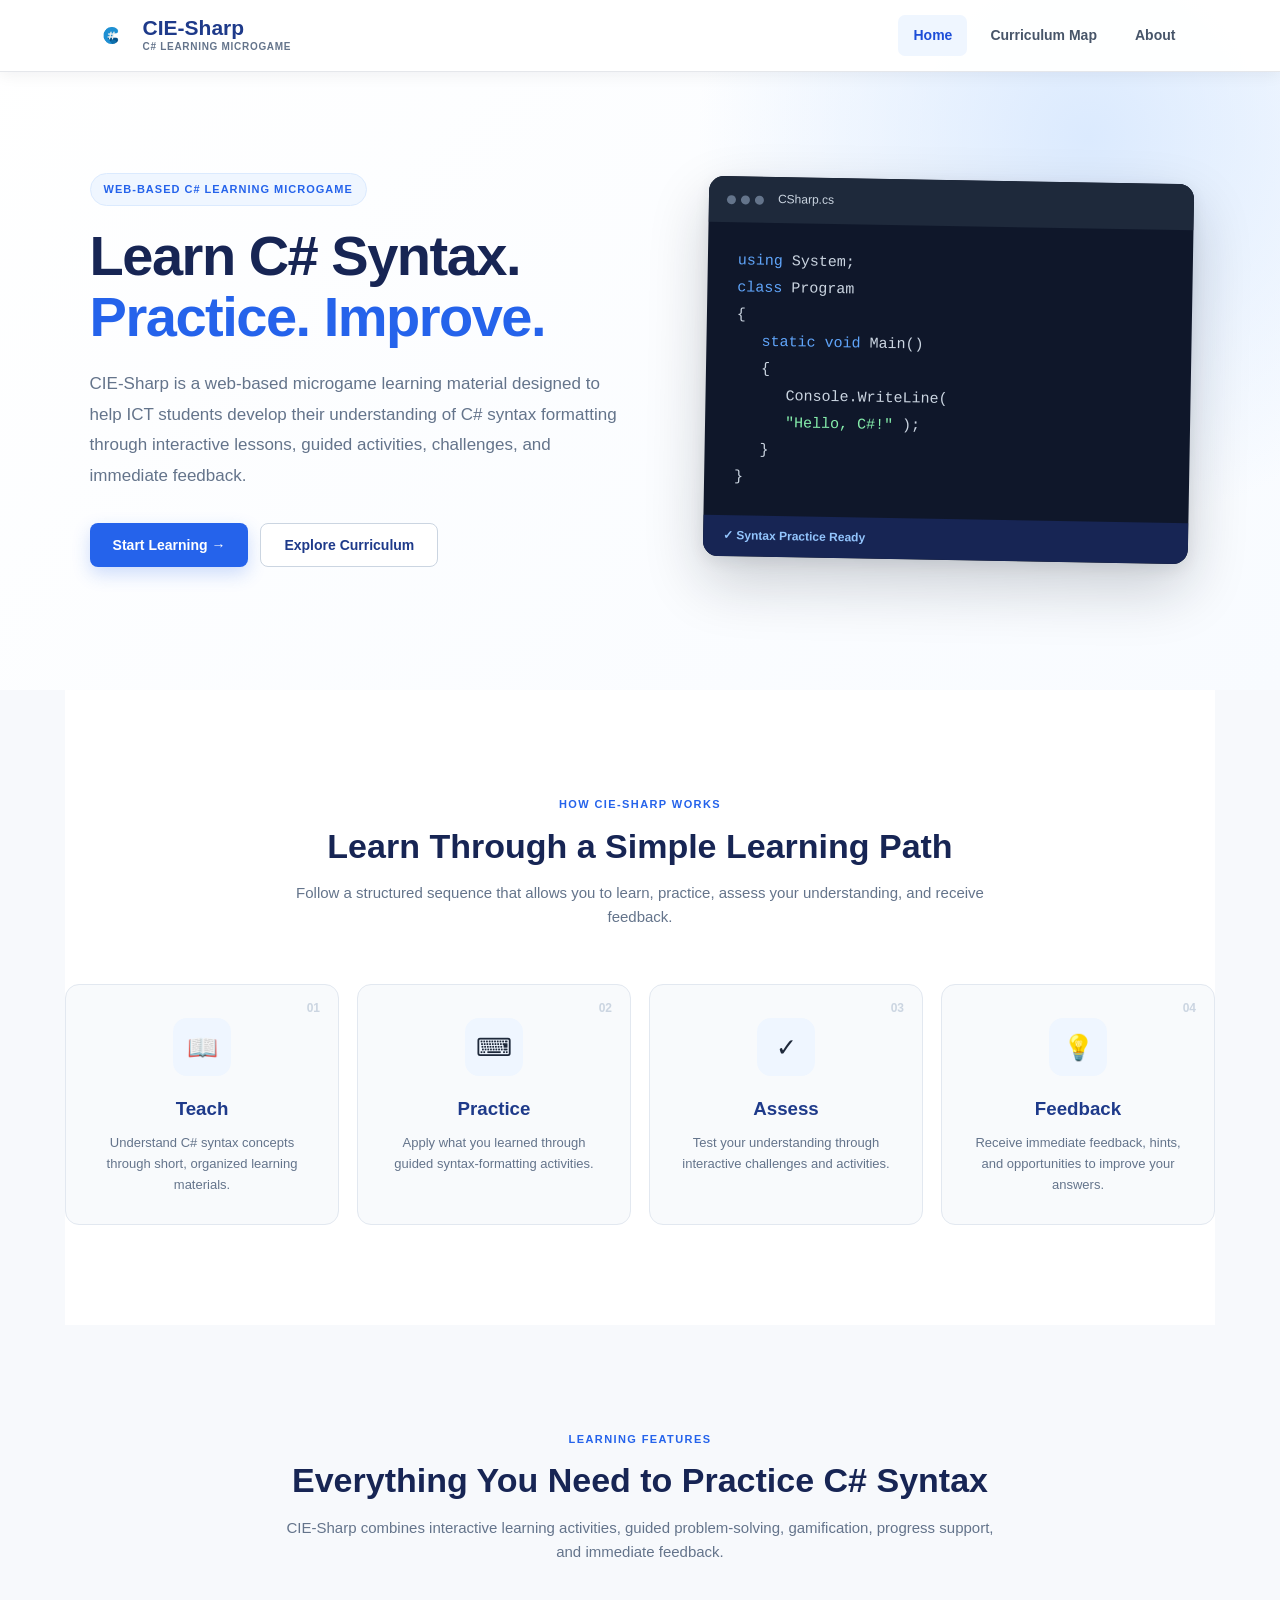
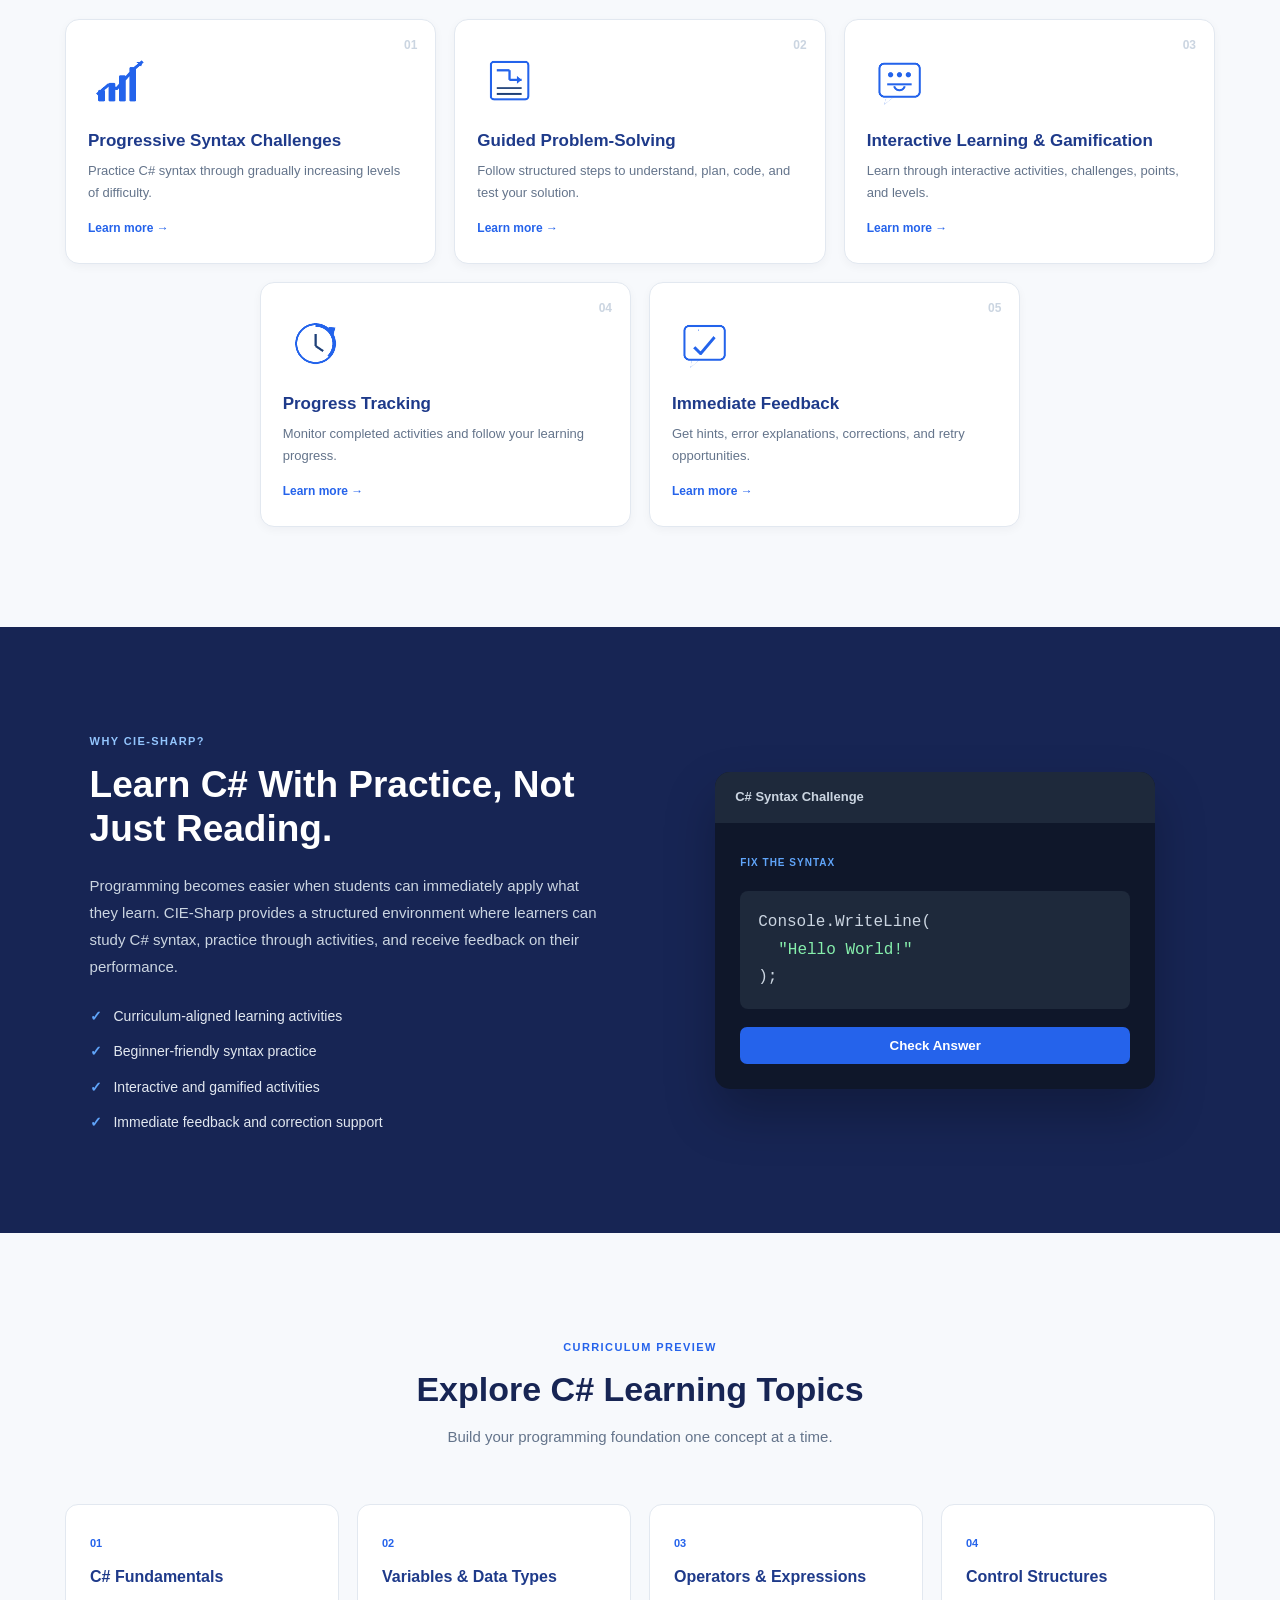
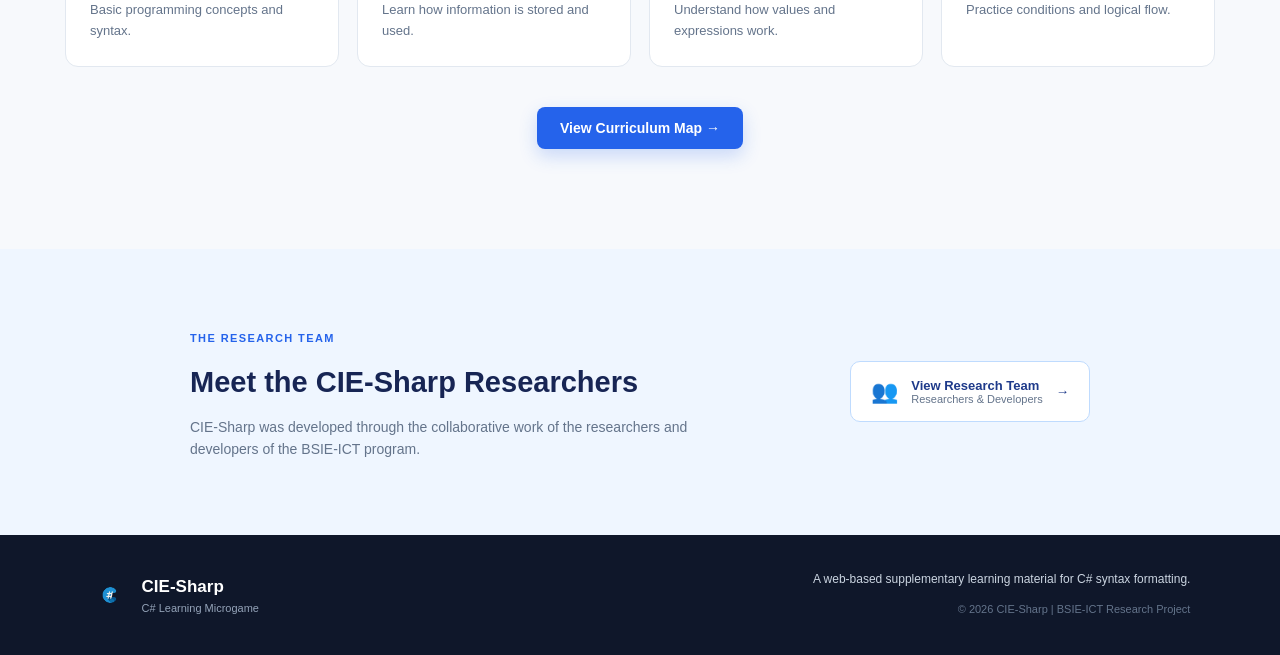
==== commit 2ef7d06e: "v3 revision" ====
--- a/index.html
+++ b/index.html
@@ -7,7 +7,7 @@
 
     <title>CIE-Sharp | C# Learning Microgame</title>
 
-    <link rel="stylesheet" href="style.css">
+    <link rel="stylesheet" href="css/style.css">
 
 </head>
 
@@ -66,7 +66,7 @@
             <div class="hero-buttons">
 
                 <button
-                    onclick="location.href='lesson.html'"
+                    onclick="location.href='Main Menu/lesson.html'"
                     class="btn primary-btn">
                     Start Learning →
                 </button>
@@ -848,7 +848,7 @@
 </footer>
 
 
-<script src="script.js"></script>
+<script src="js/script.js"></script>
 
 </body>
 
--- a/css/style.css
+++ b/css/style.css
@@ -0,0 +1,1519 @@
+/* =========================
+   RESET
+========================= */
+
+*{
+    margin:0;
+    padding:0;
+    box-sizing:border-box;
+}
+
+html{
+    scroll-behavior:smooth;
+}
+
+body{
+    font-family:Arial, Helvetica, sans-serif;
+    background:#f7f9fc;
+    color:#1e293b;
+    line-height:1.6;
+}
+
+button{
+    font-family:inherit;
+}
+
+
+/* =========================
+   HEADER
+========================= */
+
+header{
+    position:fixed;
+    top:0;
+    left:0;
+    width:100%;
+    height:72px;
+
+    background:rgba(255,255,255,.96);
+
+    display:flex;
+    align-items:center;
+    justify-content:space-between;
+
+    padding:0 7%;
+
+    z-index:999;
+
+    border-bottom:1px solid #e5e7eb;
+    box-shadow:0 3px 15px rgba(15,23,42,.06);
+}
+
+.logo{
+    display:flex;
+    align-items:center;
+    gap:10px;
+}
+
+.logo img{
+    width:43px;
+    height:43px;
+    object-fit:contain;
+}
+
+.logo-text{
+    display:flex;
+    flex-direction:column;
+}
+
+.logo-text h2{
+    color:#1e3a8a;
+    font-size:21px;
+    line-height:1.1;
+}
+
+.logo-text span{
+    color:#64748b;
+    font-size:10px;
+    font-weight:bold;
+    letter-spacing:.7px;
+    text-transform:uppercase;
+}
+
+nav{
+    display:flex;
+    align-items:center;
+    gap:8px;
+}
+
+nav a{
+    color:#475569;
+    text-decoration:none;
+
+    padding:9px 15px;
+    border-radius:7px;
+
+    font-size:14px;
+    font-weight:bold;
+
+    transition:.25s;
+}
+
+nav a:hover{
+    color:#1e3a8a;
+    background:#eff6ff;
+}
+
+nav a.active{
+    color:#1d4ed8;
+    background:#eff6ff;
+}
+
+
+/* =========================
+   HERO
+========================= */
+
+.hero{
+    min-height:690px;
+
+    padding:150px 7% 100px;
+
+    background:
+        radial-gradient(
+            circle at 85% 20%,
+            #dbeafe 0,
+            transparent 32%
+        ),
+        linear-gradient(
+            135deg,
+            #ffffff 0%,
+            #f8fbff 100%
+        );
+
+    display:flex;
+    align-items:center;
+}
+
+.hero-content{
+    width:100%;
+    max-width:1180px;
+    margin:auto;
+
+    display:grid;
+    grid-template-columns:1.05fr .95fr;
+    gap:80px;
+    align-items:center;
+}
+
+.hero-label{
+    display:inline-block;
+
+    color:#2563eb;
+    background:#eff6ff;
+
+    border:1px solid #dbeafe;
+
+    padding:7px 13px;
+    border-radius:30px;
+
+    font-size:11px;
+    font-weight:bold;
+    letter-spacing:1px;
+
+    margin-bottom:20px;
+}
+
+.hero h1{
+    color:#172554;
+
+    font-size:56px;
+    line-height:1.08;
+
+    margin-bottom:22px;
+
+    letter-spacing:-1.5px;
+}
+
+.hero h1 span{
+    color:#2563eb;
+}
+
+.hero-text > p{
+    max-width:620px;
+
+    color:#64748b;
+
+    font-size:17px;
+    line-height:1.8;
+
+    margin-bottom:32px;
+}
+
+.hero-buttons{
+    display:flex;
+    gap:12px;
+    flex-wrap:wrap;
+}
+
+
+/* =========================
+   BUTTONS
+========================= */
+
+.btn{
+    border:none;
+    padding:13px 23px;
+
+    border-radius:8px;
+
+    font-size:14px;
+    font-weight:bold;
+
+    cursor:pointer;
+
+    transition:.25s;
+}
+
+.primary-btn{
+    background:#2563eb;
+    color:white;
+
+    box-shadow:0 7px 18px rgba(37,99,235,.22);
+}
+
+.primary-btn:hover{
+    background:#1d4ed8;
+    transform:translateY(-2px);
+}
+
+.secondary-btn{
+    background:white;
+    color:#1e3a8a;
+
+    border:1px solid #cbd5e1;
+}
+
+.secondary-btn:hover{
+    border-color:#2563eb;
+    background:#eff6ff;
+    transform:translateY(-2px);
+}
+
+
+/* =========================
+   HERO CODE WINDOW
+========================= */
+
+.hero-code{
+    background:#0f172a;
+
+    border-radius:15px;
+
+    overflow:hidden;
+
+    box-shadow:
+        0 25px 60px rgba(15,23,42,.20),
+        0 5px 15px rgba(15,23,42,.08);
+
+    transform:rotate(1deg);
+
+    transition:.3s;
+}
+
+.hero-code:hover{
+    transform:rotate(0deg) translateY(-5px);
+}
+
+.code-header{
+    height:46px;
+
+    padding:0 18px;
+
+    background:#1e293b;
+
+    display:flex;
+    align-items:center;
+    gap:14px;
+
+    color:#cbd5e1;
+
+    font-size:12px;
+}
+
+.code-dots{
+    display:flex;
+    gap:5px;
+}
+
+.code-dots span{
+    width:9px;
+    height:9px;
+
+    border-radius:50%;
+
+    background:#64748b;
+}
+
+.code-content{
+    padding:25px 30px;
+
+    color:#cbd5e1;
+
+    font-family:Consolas, monospace;
+    font-size:15px;
+
+    line-height:1.8;
+}
+
+.code-content p{
+    margin:0;
+}
+
+.code-keyword{
+    color:#60a5fa;
+}
+
+.code-string{
+    color:#86efac;
+}
+
+.indent{
+    padding-left:25px;
+}
+
+.indent-2{
+    padding-left:50px;
+}
+
+.code-status{
+    background:#172554;
+
+    color:#93c5fd;
+
+    padding:11px 20px;
+
+    font-size:12px;
+    font-weight:bold;
+}
+
+
+/* =========================
+   GENERAL SECTION
+========================= */
+
+.section{
+    width:90%;
+    max-width:1150px;
+
+    margin:0 auto;
+    padding:100px 0;
+}
+
+.section-heading{
+    text-align:center;
+
+    max-width:720px;
+
+    margin:0 auto 55px;
+}
+
+.section-label{
+    display:inline-block;
+
+    color:#2563eb;
+
+    font-size:11px;
+    font-weight:bold;
+
+    letter-spacing:1.4px;
+
+    margin-bottom:12px;
+}
+
+.section-heading h2{
+    color:#172554;
+
+    font-size:34px;
+    line-height:1.2;
+
+    margin-bottom:15px;
+}
+
+.section-heading p{
+    color:#64748b;
+    font-size:15px;
+}
+
+
+/* =========================
+   LEARNING PATH
+========================= */
+
+.learning-path{
+    background:white;
+}
+
+.path-container{
+    display:grid;
+
+    grid-template-columns:repeat(4,1fr);
+
+    gap:18px;
+}
+
+.path-card{
+    position:relative;
+
+    background:#f8fafc;
+
+    border:1px solid #e2e8f0;
+
+    border-radius:14px;
+
+    padding:28px 24px;
+
+    text-align:center;
+
+    transition:.3s;
+}
+
+.path-card:hover{
+    background:white;
+
+    transform:translateY(-5px);
+
+    border-color:#bfdbfe;
+
+    box-shadow:0 12px 30px rgba(15,23,42,.08);
+}
+
+.path-number{
+    position:absolute;
+
+    top:14px;
+    right:18px;
+
+    color:#cbd5e1;
+
+    font-size:12px;
+    font-weight:bold;
+}
+
+.path-icon{
+    width:58px;
+    height:58px;
+
+    margin:5px auto 18px;
+
+    border-radius:14px;
+
+    background:#eff6ff;
+
+    display:flex;
+    align-items:center;
+    justify-content:center;
+
+    font-size:25px;
+}
+
+.path-card h3{
+    color:#1e3a8a;
+
+    margin-bottom:9px;
+}
+
+.path-card p{
+    color:#64748b;
+
+    font-size:13px;
+}
+
+
+/* =========================
+   FEATURES
+========================= */
+
+.features-section{
+    background:#f7f9fc;
+}
+
+.features-grid{
+    display:grid;
+
+    grid-template-columns:repeat(6,1fr);
+
+    gap:18px;
+}
+
+.feature-card{
+    position:relative;
+
+    border:1px solid #e2e8f0;
+
+    background:white;
+
+    border-radius:14px;
+
+    padding:28px 22px;
+
+    text-align:left;
+
+    cursor:pointer;
+
+    transition:.3s;
+
+    box-shadow:0 3px 10px rgba(15,23,42,.04);
+}
+
+.feature-card:nth-child(1){
+    grid-column:span 2;
+}
+
+.feature-card:nth-child(2){
+    grid-column:span 2;
+}
+
+.feature-card:nth-child(3){
+    grid-column:span 2;
+}
+
+.feature-card:nth-child(4){
+    grid-column:2 / span 2;
+}
+
+.feature-card:nth-child(5){
+    grid-column:4 / span 2;
+}
+
+.feature-card:hover{
+    transform:translateY(-6px);
+
+    border-color:#bfdbfe;
+
+    box-shadow:0 15px 35px rgba(15,23,42,.09);
+}
+
+.feature-icon{
+    width:65px;
+    height:65px;
+
+    object-fit:contain;
+
+    display:block;
+
+    margin-bottom:18px;
+}
+
+.feature-number{
+    position:absolute;
+
+    right:18px;
+    top:18px;
+
+    color:#cbd5e1;
+
+    font-size:12px;
+    font-weight:bold;
+}
+
+.feature-card h3{
+    color:#1e3a8a;
+
+    font-size:17px;
+
+    margin-bottom:9px;
+}
+
+.feature-card p{
+    color:#64748b;
+
+    font-size:13px;
+
+    line-height:1.7;
+
+    margin-bottom:16px;
+}
+
+.feature-link{
+    color:#2563eb;
+
+    font-size:12px;
+    font-weight:bold;
+}
+
+
+/* =========================
+   WHY SECTION
+========================= */
+
+.why-section{
+    padding:100px 7%;
+
+    background:#172554;
+
+    color:white;
+}
+
+.why-container{
+    max-width:1150px;
+
+    margin:auto;
+
+    display:grid;
+
+    grid-template-columns:1fr 1fr;
+
+    gap:80px;
+
+    align-items:center;
+}
+
+.why-text .section-label{
+    color:#93c5fd;
+}
+
+.why-text h2{
+    font-size:37px;
+    line-height:1.2;
+
+    margin-bottom:20px;
+}
+
+.why-text > p{
+    color:#cbd5e1;
+
+    font-size:15px;
+
+    line-height:1.8;
+
+    margin-bottom:25px;
+}
+
+.check-list{
+    display:flex;
+    flex-direction:column;
+    gap:13px;
+}
+
+.check-list div{
+    color:#e2e8f0;
+
+    font-size:14px;
+}
+
+.check-list span{
+    color:#60a5fa;
+
+    font-weight:bold;
+
+    margin-right:8px;
+}
+
+
+/* =========================
+   MINI CODE CARD
+========================= */
+
+.why-card{
+    display:flex;
+    justify-content:center;
+}
+
+.mini-window{
+    width:100%;
+    max-width:440px;
+
+    background:#0f172a;
+
+    border-radius:15px;
+
+    overflow:hidden;
+
+    box-shadow:0 25px 50px rgba(0,0,0,.25);
+}
+
+.mini-header{
+    background:#1e293b;
+
+    padding:15px 20px;
+
+    color:#cbd5e1;
+
+    font-size:13px;
+    font-weight:bold;
+}
+
+.mini-body{
+    padding:25px;
+}
+
+.mini-label{
+    color:#60a5fa;
+
+    font-size:10px;
+    font-weight:bold;
+
+    letter-spacing:1px;
+}
+
+.mini-code{
+    margin:18px 0;
+
+    padding:18px;
+
+    border-radius:8px;
+
+    background:#1e293b;
+
+    color:#cbd5e1;
+
+    font-family:Consolas,monospace;
+
+    line-height:1.7;
+}
+
+.mini-indent{
+    padding-left:20px;
+
+    color:#86efac;
+}
+
+.mini-body button{
+    width:100%;
+
+    border:none;
+
+    padding:11px;
+
+    border-radius:7px;
+
+    background:#2563eb;
+
+    color:white;
+
+    font-weight:bold;
+
+    cursor:pointer;
+}
+
+
+/* =========================
+   TOPICS
+========================= */
+
+.topics-section{
+    text-align:center;
+}
+
+.topics-grid{
+    display:grid;
+
+    grid-template-columns:repeat(4,1fr);
+
+    gap:18px;
+
+    margin-bottom:35px;
+}
+
+.topic-card{
+    text-align:left;
+
+    background:white;
+
+    border:1px solid #e2e8f0;
+
+    border-radius:13px;
+
+    padding:24px;
+
+    transition:.3s;
+}
+
+.topic-card:hover{
+    transform:translateY(-4px);
+
+    border-color:#bfdbfe;
+
+    box-shadow:0 10px 25px rgba(15,23,42,.07);
+}
+
+.topic-card span{
+    color:#2563eb;
+
+    font-size:11px;
+    font-weight:bold;
+}
+
+.topic-card h3{
+    color:#1e3a8a;
+
+    font-size:16px;
+
+    margin:10px 0;
+}
+
+.topic-card p{
+    color:#64748b;
+
+    font-size:13px;
+}
+
+.topic-button{
+    margin-top:5px;
+}
+
+
+/* =========================
+   RESEARCHER SECTION
+========================= */
+
+.researcher-section{
+    background:#eff6ff;
+
+    padding:75px 7%;
+}
+
+.researcher-wrapper{
+    max-width:900px;
+
+    margin:auto;
+
+    display:flex;
+
+    align-items:center;
+    justify-content:space-between;
+
+    gap:40px;
+}
+
+.researcher-heading{
+    max-width:550px;
+}
+
+.researcher-heading h2{
+    color:#172554;
+
+    font-size:29px;
+
+    margin-bottom:10px;
+}
+
+.researcher-heading p{
+    color:#64748b;
+
+    font-size:14px;
+}
+
+.researcher-button{
+    flex-shrink:0;
+
+    display:flex;
+    align-items:center;
+
+    gap:13px;
+
+    border:1px solid #bfdbfe;
+
+    background:white;
+
+    color:#1e3a8a;
+
+    padding:16px 20px;
+
+    border-radius:10px;
+
+    cursor:pointer;
+
+    transition:.3s;
+}
+
+.researcher-button:hover{
+    transform:translateY(-3px);
+
+    box-shadow:0 10px 25px rgba(37,99,235,.12);
+}
+
+.researcher-button-icon{
+    font-size:22px;
+}
+
+.researcher-button strong{
+    display:block;
+
+    text-align:left;
+
+    font-size:13px;
+}
+
+.researcher-button small{
+    display:block;
+
+    text-align:left;
+
+    color:#64748b;
+
+    font-size:11px;
+}
+
+
+/* =========================
+   INFORMATION MODAL
+========================= */
+
+.info-box{
+    display:none;
+
+    position:fixed;
+
+    inset:0;
+
+    background:rgba(15,23,42,.65);
+
+    backdrop-filter:blur(4px);
+
+    justify-content:center;
+    align-items:center;
+
+    padding:20px;
+
+    z-index:1000;
+}
+
+.info-content{
+    position:relative;
+
+    width:90%;
+    max-width:600px;
+
+    background:white;
+
+    padding:40px;
+
+    border-radius:15px;
+
+    box-shadow:0 20px 60px rgba(0,0,0,.25);
+
+    animation:popup .25s ease;
+}
+
+.info-content h2{
+    color:#1e3a8a;
+
+    margin-bottom:14px;
+}
+
+.info-content p{
+    color:#64748b;
+
+    line-height:1.8;
+}
+
+.close-btn{
+    position:absolute;
+
+    right:15px;
+    top:10px;
+
+    width:35px;
+    height:35px;
+
+    border:none;
+
+    background:#f1f5f9;
+
+    border-radius:50%;
+
+    color:#64748b;
+
+    font-size:24px;
+
+    cursor:pointer;
+}
+
+.close-btn:hover{
+    background:#dbeafe;
+
+    color:#1e3a8a;
+}
+
+
+/* =========================
+   RESEARCHER MODAL
+========================= */
+
+#researcherBox{
+    display:none;
+
+    position:fixed;
+
+    inset:0;
+
+    background:rgba(15,23,42,.65);
+
+    backdrop-filter:blur(4px);
+
+    justify-content:center;
+    align-items:center;
+
+    padding:20px;
+
+    z-index:1000;
+}
+
+.researcher-content{
+    position:relative;
+
+    width:90%;
+    max-width:720px;
+
+    height:560px;
+
+    background:white;
+
+    padding:30px 40px 20px;
+
+    border-radius:15px;
+
+    overflow:hidden;
+
+    box-shadow:0 20px 60px rgba(0,0,0,.25);
+
+    display:flex;
+
+    flex-direction:column;
+
+    animation:popup .25s ease;
+}
+
+.researcher-title{
+    text-align:center;
+
+    color:#1e3a8a;
+
+    font-size:24px;
+
+    margin-bottom:20px;
+}
+
+.researcher-profile{
+    display:flex;
+
+    align-items:center;
+    justify-content:center;
+
+    gap:30px;
+
+    min-height:270px;
+}
+
+.researcher-image{
+    width:175px;
+    height:205px;
+
+    flex-shrink:0;
+
+    overflow:hidden;
+
+    border-radius:12px;
+
+    background:#f1f5f9;
+
+    border:3px solid #e2e8f0;
+}
+
+.researcher-image img{
+    width:100%;
+    height:100%;
+
+    object-fit:cover;
+}
+
+.researcher-info{
+    flex:1;
+    max-width:390px;
+}
+
+.researcher-info h2{
+    color:#1e3a8a;
+
+    font-size:23px;
+
+    margin-bottom:5px;
+}
+
+.researcher-info h3{
+    color:#2563eb;
+
+    font-size:15px;
+
+    margin-bottom:13px;
+}
+
+.researcher-info p{
+    color:#64748b;
+
+    font-size:14px;
+
+    line-height:1.7;
+}
+
+.researcher-navigation{
+    display:flex;
+
+    align-items:center;
+    justify-content:space-between;
+
+    margin-top:15px;
+}
+
+.researcher-navigation button{
+    border:none;
+
+    background:#2563eb;
+
+    color:white;
+
+    padding:9px 16px;
+
+    border-radius:7px;
+
+    font-weight:bold;
+
+    cursor:pointer;
+}
+
+.researcher-navigation button:hover{
+    background:#1d4ed8;
+}
+
+.researcher-navigation button:disabled{
+    background:#cbd5e1;
+
+    color:#64748b;
+
+    cursor:not-allowed;
+}
+
+#researcherNumberBottom{
+    color:#1e3a8a;
+
+    font-size:14px;
+    font-weight:bold;
+}
+
+.researcher-school{
+    margin-top:auto;
+
+    padding-top:12px;
+
+    border-top:1px solid #e2e8f0;
+
+    text-align:center;
+}
+
+.researcher-school p{
+    color:#64748b;
+
+    font-size:12px;
+
+    line-height:1.5;
+}
+
+.research-team-summary{
+    display:none;
+
+    text-align:center;
+
+    overflow-y:auto;
+
+    padding:10px;
+}
+
+.research-team-summary h2{
+    color:#1e3a8a;
+
+    margin-bottom:15px;
+}
+
+.research-team-summary > p{
+    color:#64748b;
+
+    max-width:570px;
+
+    margin:0 auto 20px;
+}
+
+.researcher-list{
+    background:#f8fafc;
+
+    padding:15px;
+
+    border-radius:9px;
+
+    max-width:500px;
+
+    margin:auto;
+}
+
+.researcher-list p{
+    color:#1e3a8a;
+
+    font-weight:bold;
+
+    margin:7px 0;
+}
+
+.exit-researcher-btn{
+    margin-top:20px;
+
+    border:none;
+
+    background:#1e3a8a;
+
+    color:white;
+
+    padding:10px 25px;
+
+    border-radius:7px;
+
+    font-weight:bold;
+
+    cursor:pointer;
+}
+
+
+/* =========================
+   FOOTER
+========================= */
+
+footer{
+    background:#0f172a;
+
+    color:white;
+
+    padding:35px 7%;
+}
+
+.footer-content{
+    max-width:1150px;
+
+    margin:auto;
+
+    display:flex;
+
+    align-items:center;
+    justify-content:space-between;
+
+    gap:30px;
+}
+
+.footer-brand{
+    display:flex;
+
+    align-items:center;
+
+    gap:12px;
+}
+
+.footer-brand img{
+    width:40px;
+    height:40px;
+
+    object-fit:contain;
+}
+
+.footer-brand strong{
+    color:white;
+
+    font-size:17px;
+}
+
+.footer-brand p{
+    color:#94a3b8;
+
+    font-size:11px;
+}
+
+.footer-text{
+    text-align:right;
+}
+
+.footer-text p{
+    color:#cbd5e1;
+
+    font-size:12px;
+
+    margin-bottom:5px;
+}
+
+.footer-text span{
+    color:#64748b;
+
+    font-size:11px;
+}
+
+
+/* =========================
+   ANIMATIONS
+========================= */
+
+@keyframes popup{
+
+    from{
+        opacity:0;
+        transform:translateY(15px) scale(.97);
+    }
+
+    to{
+        opacity:1;
+        transform:translateY(0) scale(1);
+    }
+
+}
+
+
+/* =========================
+   TABLET
+========================= */
+
+@media(max-width:950px){
+
+    .hero-content{
+        grid-template-columns:1fr;
+
+        gap:50px;
+    }
+
+    .hero-text{
+        text-align:center;
+    }
+
+    .hero-text > p{
+        margin-left:auto;
+        margin-right:auto;
+    }
+
+    .hero-buttons{
+        justify-content:center;
+    }
+
+    .hero-code{
+        max-width:600px;
+
+        width:100%;
+
+        margin:auto;
+    }
+
+    .path-container{
+        grid-template-columns:repeat(2,1fr);
+    }
+
+    .features-grid{
+        grid-template-columns:repeat(2,1fr);
+    }
+
+    .feature-card:nth-child(n){
+        grid-column:auto;
+    }
+
+    .topics-grid{
+        grid-template-columns:repeat(2,1fr);
+    }
+
+    .why-container{
+        grid-template-columns:1fr;
+
+        gap:45px;
+    }
+
+    .why-text{
+        text-align:center;
+    }
+
+    .researcher-wrapper{
+        flex-direction:column;
+
+        text-align:center;
+    }
+
+}
+
+
+/* =========================
+   MOBILE
+========================= */
+
+@media(max-width:650px){
+
+    header{
+        height:auto;
+
+        padding:12px 20px;
+
+        flex-direction:column;
+
+        gap:10px;
+    }
+
+    nav{
+        width:100%;
+
+        justify-content:center;
+
+        gap:3px;
+    }
+
+    nav a{
+        font-size:12px;
+
+        padding:7px 9px;
+    }
+
+    .hero{
+        padding:155px 20px 70px;
+
+        min-height:auto;
+    }
+
+    .hero h1{
+        font-size:38px;
+    }
+
+    .hero-text > p{
+        font-size:15px;
+    }
+
+    .hero-code{
+        transform:none;
+    }
+
+    .code-content{
+        font-size:12px;
+
+        padding:20px;
+    }
+
+    .section{
+        width:90%;
+
+        padding:70px 0;
+    }
+
+    .section-heading h2{
+        font-size:28px;
+    }
+
+    .path-container{
+        grid-template-columns:1fr;
+    }
+
+    .features-grid{
+        grid-template-columns:1fr;
+    }
+
+    .feature-card:nth-child(n){
+        grid-column:auto;
+    }
+
+    .topics-grid{
+        grid-template-columns:1fr;
+    }
+
+    .why-section{
+        padding:70px 6%;
+    }
+
+    .why-text h2{
+        font-size:29px;
+    }
+
+    .researcher-content{
+        width:95%;
+
+        height:620px;
+
+        padding:25px 20px 15px;
+    }
+
+    .researcher-title{
+        font-size:20px;
+    }
+
+    .researcher-profile{
+        flex-direction:column;
+
+        gap:15px;
+
+        min-height:390px;
+    }
+
+    .researcher-image{
+        width:145px;
+        height:170px;
+    }
+
+    .researcher-info{
+        text-align:center;
+    }
+
+    .researcher-info h2{
+        font-size:20px;
+    }
+
+    .researcher-info p{
+        font-size:13px;
+    }
+
+    .footer-content{
+        flex-direction:column;
+
+        text-align:center;
+    }
+
+    .footer-text{
+        text-align:center;
+    }
+
+}
